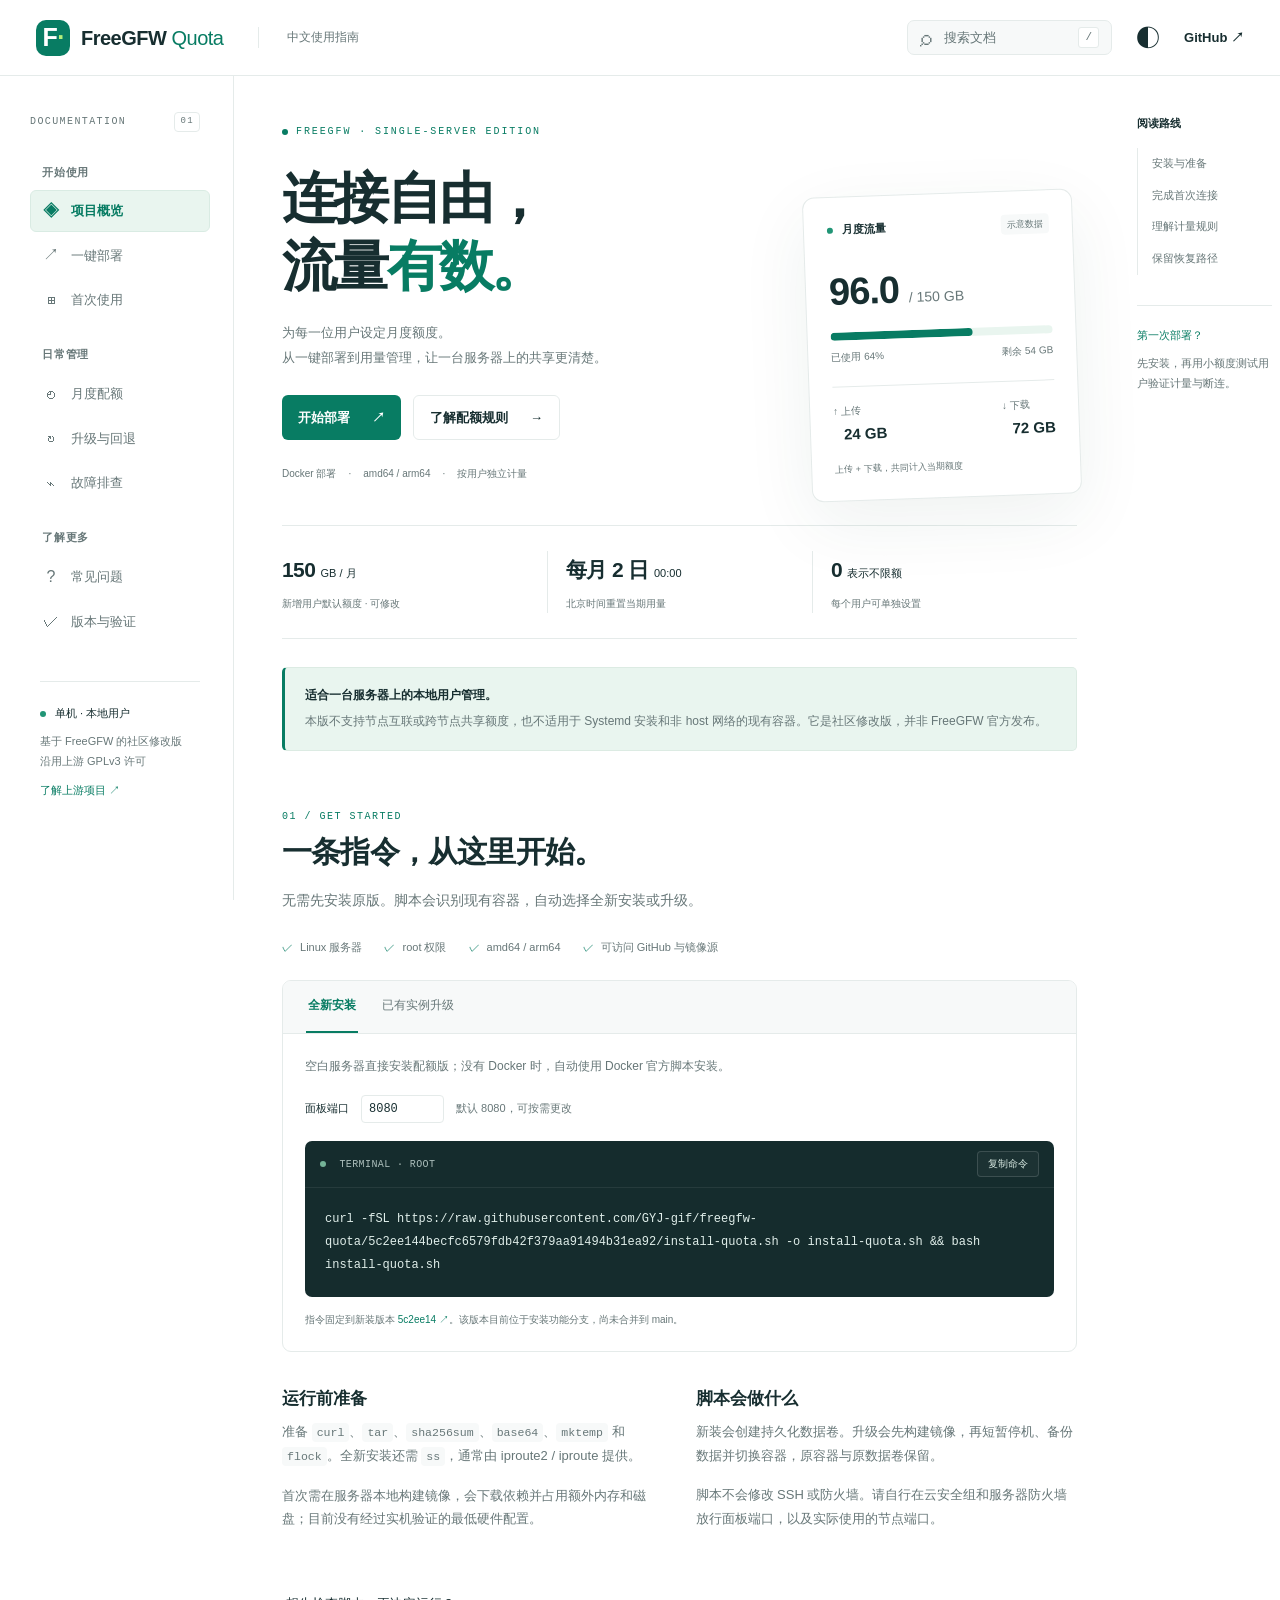
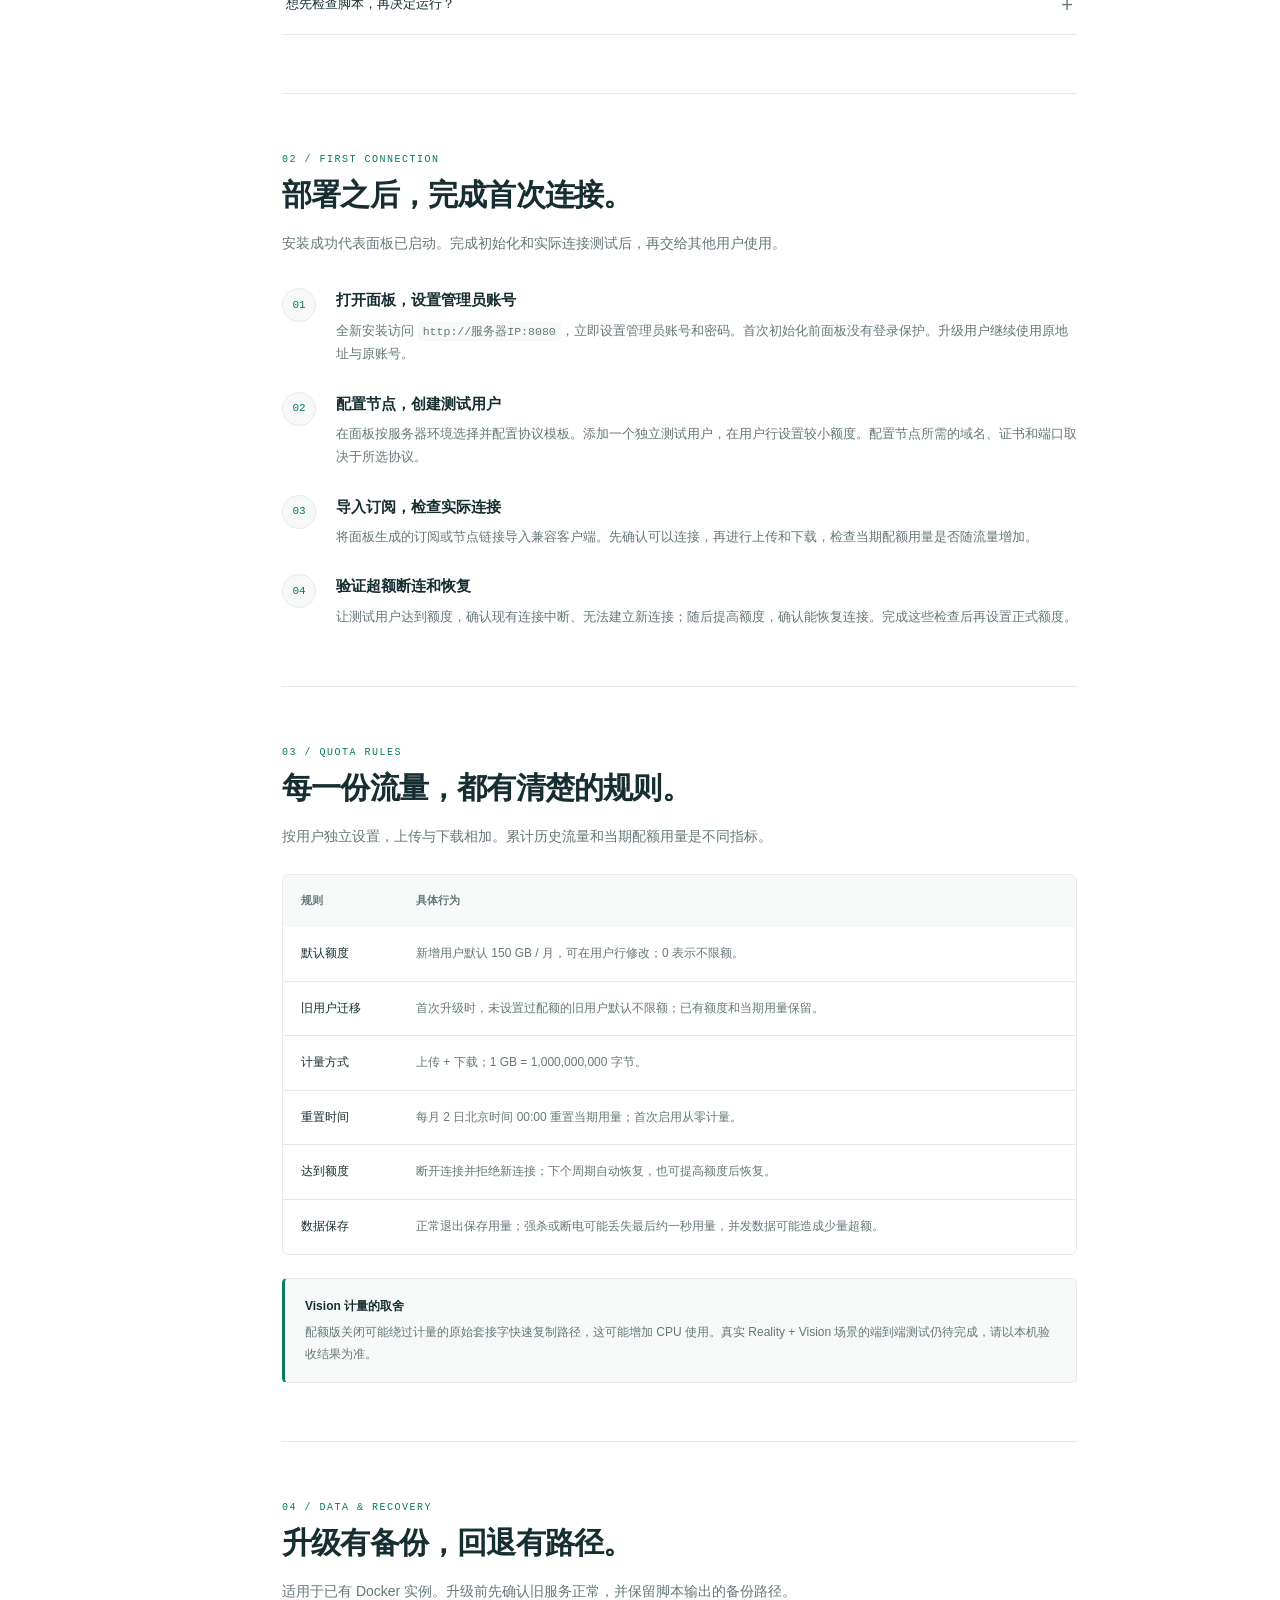
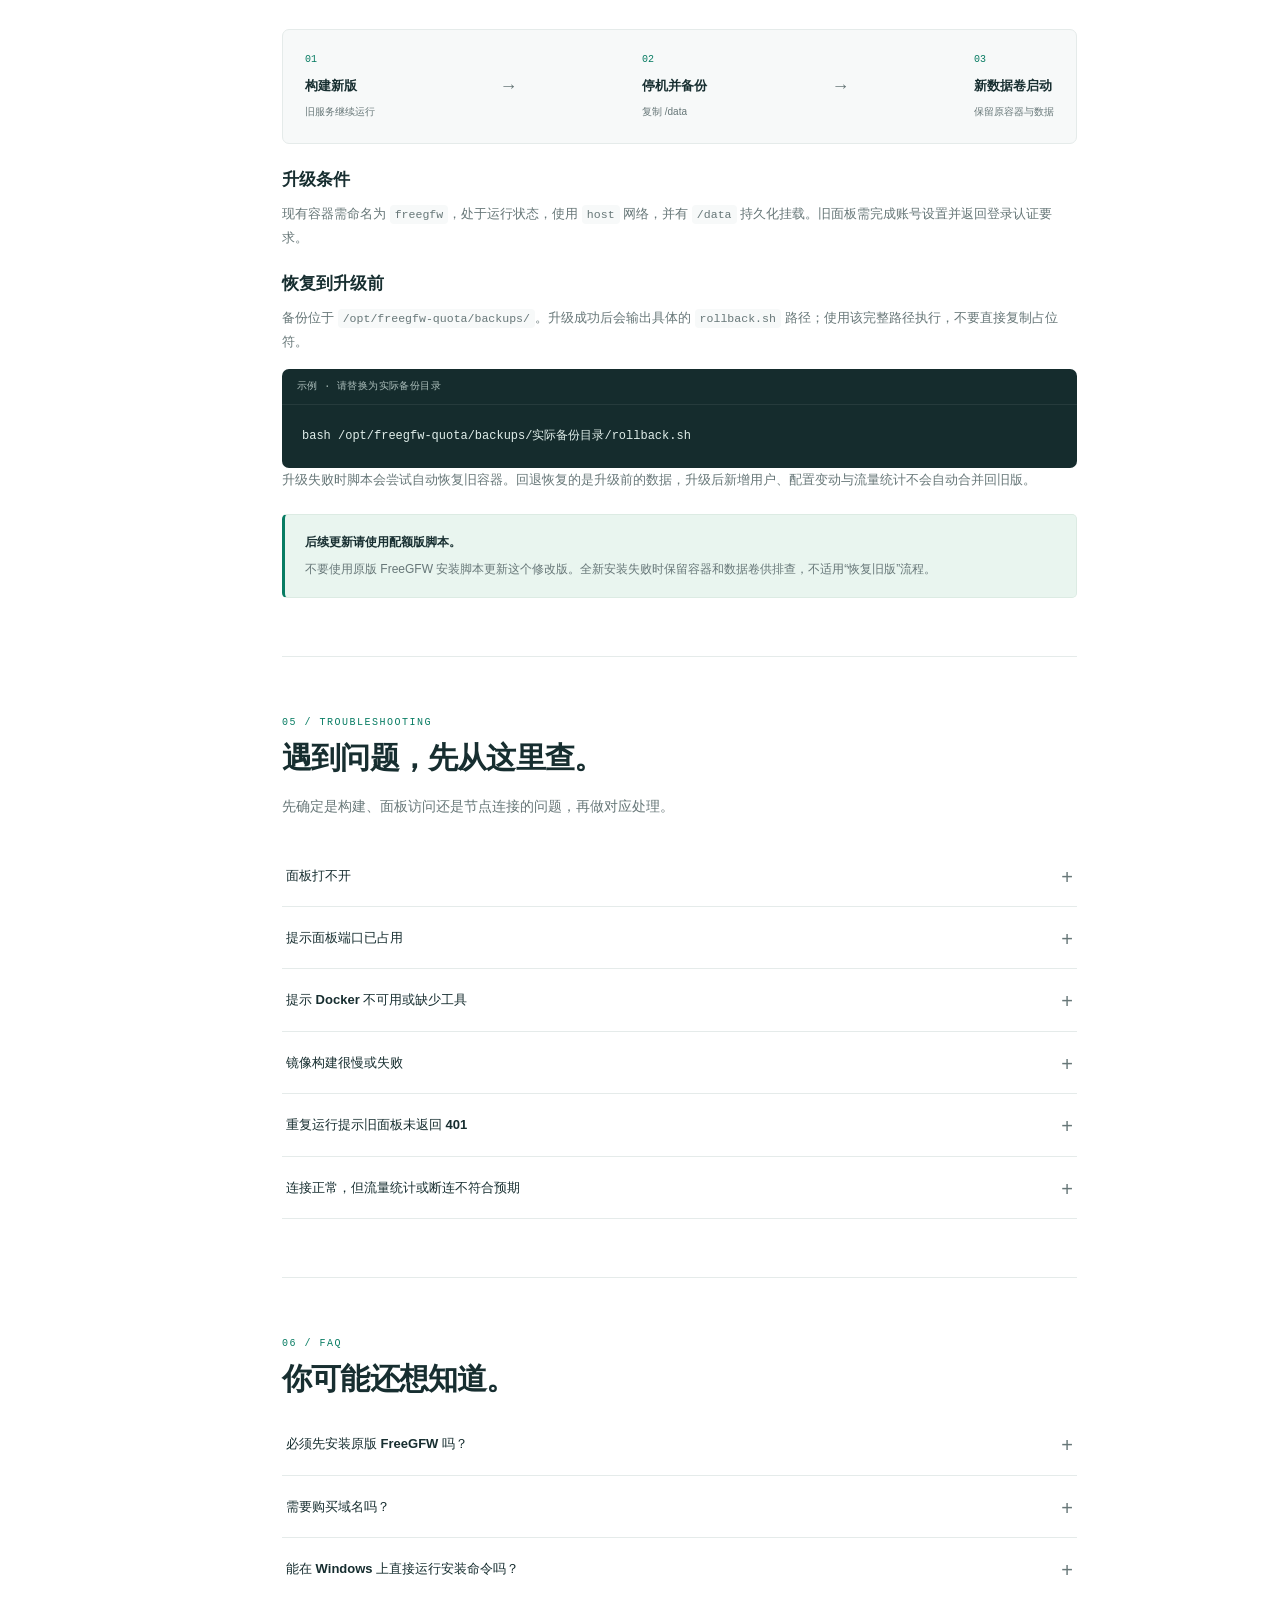
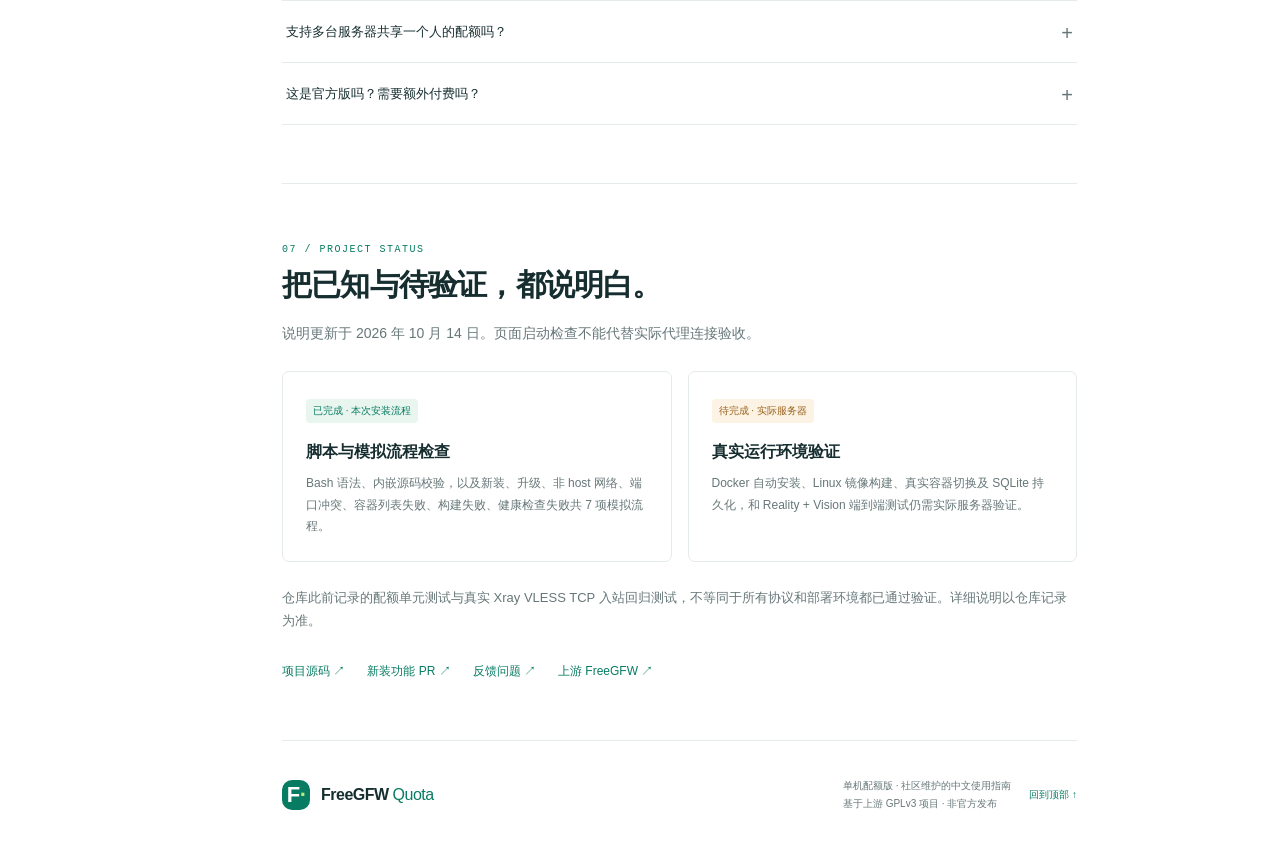
==== docs/index.html @ b4692ccc "docs: add responsive Chinese quota guide website" ====
<!doctype html>
<html lang="zh-CN">
<head>
  <meta charset="utf-8">
  <meta name="viewport" content="width=device-width,initial-scale=1">
  <meta name="description" content="FreeGFW 单机配额版中文使用指南：一键部署、月度流量配额、用户管理、备份回退与故障排查。">
  <meta name="theme-color" content="#f8fafb">
  <title>FreeGFW Quota · 单机配额版使用指南</title>
  <link rel="icon" href="icon.svg" type="image/svg+xml">
  <link rel="stylesheet" href="style.css">
  <script src="app.js" defer></script>
</head>
<body>
<a class="skip" href="#main">跳转到正文</a>
<header class="topbar">
  <a class="brand" href="#overview" aria-label="FreeGFW Quota 首页"><span class="brandmark">F<span>·</span></span><span>FreeGFW <b>Quota</b></span></a>
  <span class="header-label">中文使用指南</span>
  <div class="header-actions"><button id="search-open" class="search-button" type="button"><span>⌕</span> 搜索文档 <kbd>/</kbd></button><button id="theme-toggle" class="icon-button" type="button" aria-label="切换为深色模式">◐</button><a class="github-link" href="https://github.com/GYJ-gif/freegfw-quota">GitHub ↗</a><button id="menu-toggle" class="icon-button mobile-only" type="button" aria-label="打开目录" aria-expanded="false" aria-controls="sidebar">☰</button></div>
</header>
<div class="layout">
<aside id="sidebar" class="sidebar" aria-label="文档目录">
  <div class="sidebar-heading">DOCUMENTATION <span>01</span></div>
  <nav>
    <p>开始使用</p><a href="#overview" class="active"><span>◈</span> 项目概览</a><a href="#install"><span>↗</span> 一键部署</a><a href="#setup"><span>⊞</span> 首次使用</a>
    <p>日常管理</p><a href="#quota"><span>◴</span> 月度配额</a><a href="#upgrade"><span>↻</span> 升级与回退</a><a href="#troubleshooting"><span>⌁</span> 故障排查</a>
    <p>了解更多</p><a href="#faq"><span>?</span> 常见问题</a><a href="#status"><span>✓</span> 版本与验证</a>
  </nav>
  <div class="sidebar-note"><span class="status-dot"></span> 单机 · 本地用户<p>基于 FreeGFW 的社区修改版<br>沿用上游 GPLv3 许可</p><a href="https://freegfw.com/zh">了解上游项目 ↗</a></div>
</aside>
<main id="main">
  <section id="overview" class="hero doc-section" data-title="项目概览">
    <div class="eyebrow"><span></span> FREEGFW · SINGLE-SERVER EDITION</div>
    <h1>连接自由，<br>流量<span class="accent">有数。</span></h1>
    <p class="hero-description">为每一位用户设定月度额度。<br>从一键部署到用量管理，让一台服务器上的共享更清楚。</p>
    <div class="hero-actions"><a class="button primary" href="#install">开始部署 <span>↗</span></a><a class="button secondary" href="#quota">了解配额规则 <span>→</span></a></div>
    <div class="hero-tags"><span>Docker 部署</span><span>amd64 / arm64</span><span>按用户独立计量</span></div>
    <div class="quota-preview" aria-label="配额计算示意，非实际服务器数据">
      <div class="preview-heading"><span><i class="status-dot"></i> 月度流量</span><span class="demo-label">示意数据</span></div>
      <div class="preview-number">96.0 <span>/ 150 GB</span></div><div class="meter"><span></span></div>
      <div class="preview-foot"><span>已使用 64%</span><span>剩余 54 GB</span></div>
      <div class="preview-detail"><span>↑ 上传 <b>24 GB</b></span><span>↓ 下载 <b>72 GB</b></span></div>
      <p>上传 + 下载，共同计入当期额度</p>
    </div>
  </section>
  <div class="facts"><div><b>150 <small>GB / 月</small></b><span>新增用户默认额度 · 可修改</span></div><div><b>每月 2 日 <small>00:00</small></b><span>北京时间重置当期用量</span></div><div><b>0 <small>表示不限额</small></b><span>每个用户可单独设置</span></div></div>
  <div class="callout"><strong>适合一台服务器上的本地用户管理。</strong><p>本版不支持节点互联或跨节点共享额度，也不适用于 Systemd 安装和非 host 网络的现有容器。它是社区修改版，并非 FreeGFW 官方发布。</p></div>

  <section id="install" class="doc-section" data-title="一键部署">
    <div class="section-kicker">01 / GET STARTED</div><h2>一条指令，从这里开始。</h2><p class="section-lead">无需先安装原版。脚本会识别现有容器，自动选择全新安装或升级。</p>
    <div class="requirements"><span><i>✓</i> Linux 服务器</span><span><i>✓</i> root 权限</span><span><i>✓</i> amd64 / arm64</span><span><i>✓</i> 可访问 GitHub 与镜像源</span></div>
    <div class="install-panel">
      <div class="tabbar" role="tablist" aria-label="安装方式"><button type="button" role="tab" aria-selected="true" aria-controls="install-content" id="tab-fresh" data-mode="fresh">全新安装</button><button type="button" role="tab" aria-selected="false" aria-controls="install-content" id="tab-upgrade" data-mode="upgrade" tabindex="-1">已有实例升级</button></div>
      <div id="install-content" role="tabpanel" aria-labelledby="tab-fresh"><p id="install-description">空白服务器直接安装配额版；没有 Docker 时，自动使用 Docker 官方脚本安装。</p>
      <div class="port-row"><label for="panel-port">面板端口</label><input id="panel-port" type="number" min="1" max="65535" value="8080" inputmode="numeric" aria-describedby="port-note"><span id="port-note">默认 8080，可按需更改</span></div><p id="port-error" class="error" role="alert" hidden>请输入 1–65535 之间的整数端口。</p>
      <div class="codebox"><div class="codebar"><span><i></i> TERMINAL · ROOT</span><button type="button" data-copy="install-command">复制命令</button></div><pre><code id="install-command">curl -fSL https://raw.githubusercontent.com/GYJ-gif/freegfw-quota/5c2ee144becfc6579fdb42f379aa91494b31ea92/install-quota.sh -o install-quota.sh &amp;&amp; bash install-quota.sh</code></pre></div>
      <p class="version-note">指令固定到新装版本 <a href="https://github.com/GYJ-gif/freegfw-quota/commit/5c2ee144becfc6579fdb42f379aa91494b31ea92">5c2ee14 ↗</a>。该版本目前位于安装功能分支，尚未合并到 main。</p></div>
    </div>
    <div class="two-columns"><div><h3>运行前准备</h3><p>准备 <code>curl</code>、<code>tar</code>、<code>sha256sum</code>、<code>base64</code>、<code>mktemp</code> 和 <code>flock</code>。全新安装还需 <code>ss</code>，通常由 iproute2 / iproute 提供。</p><p>首次需在服务器本地构建镜像，会下载依赖并占用额外内存和磁盘；目前没有经过实机验证的最低硬件配置。</p></div><div><h3>脚本会做什么</h3><p>新装会创建持久化数据卷。升级会先构建镜像，再短暂停机、备份数据并切换容器，原容器与原数据卷保留。</p><p>脚本不会修改 SSH 或防火墙。请自行在云安全组和服务器防火墙放行面板端口，以及实际使用的节点端口。</p></div></div>
    <details><summary>想先检查脚本，再决定运行？</summary><p>先用上方命令中 <code>&amp;&amp;</code> 之前的部分下载脚本，然后执行：</p><div class="codebox compact"><div class="codebar"><span>只检查，不部署</span><button type="button" data-copy="verify-command">复制</button></div><pre><code id="verify-command">bash install-quota.sh --help
bash install-quota.sh --verify-bundle</code></pre></div><p><code>--verify-bundle</code> 只解码并校验内嵌源码，不部署服务。</p></details>
  </section>

  <section id="setup" class="doc-section" data-title="首次使用">
    <div class="section-kicker">02 / FIRST CONNECTION</div><h2>部署之后，完成首次连接。</h2><p class="section-lead">安装成功代表面板已启动。完成初始化和实际连接测试后，再交给其他用户使用。</p>
    <ol class="steps"><li><span>01</span><div><h3>打开面板，设置管理员账号</h3><p>全新安装访问 <code id="panel-address">http://服务器IP:8080</code>，立即设置管理员账号和密码。首次初始化前面板没有登录保护。升级用户继续使用原地址与原账号。</p></div></li><li><span>02</span><div><h3>配置节点，创建测试用户</h3><p>在面板按服务器环境选择并配置协议模板。添加一个独立测试用户，在用户行设置较小额度。配置节点所需的域名、证书和端口取决于所选协议。</p></div></li><li><span>03</span><div><h3>导入订阅，检查实际连接</h3><p>将面板生成的订阅或节点链接导入兼容客户端。先确认可以连接，再进行上传和下载，检查当期配额用量是否随流量增加。</p></div></li><li><span>04</span><div><h3>验证超额断连和恢复</h3><p>让测试用户达到额度，确认现有连接中断、无法建立新连接；随后提高额度，确认能恢复连接。完成这些检查后再设置正式额度。</p></div></li></ol>
  </section>

  <section id="quota" class="doc-section" data-title="月度配额">
    <div class="section-kicker">03 / QUOTA RULES</div><h2>每一份流量，都有清楚的规则。</h2><p class="section-lead">按用户独立设置，上传与下载相加。累计历史流量和当期配额用量是不同指标。</p>
    <div class="table-wrap"><table><thead><tr><th scope="col">规则</th><th scope="col">具体行为</th></tr></thead><tbody><tr><th scope="row">默认额度</th><td>新增用户默认 150 GB / 月，可在用户行修改；0 表示不限额。</td></tr><tr><th scope="row">旧用户迁移</th><td>首次升级时，未设置过配额的旧用户默认不限额；已有额度和当期用量保留。</td></tr><tr><th scope="row">计量方式</th><td>上传 + 下载；1 GB = 1,000,000,000 字节。</td></tr><tr><th scope="row">重置时间</th><td>每月 2 日北京时间 00:00 重置当期用量；首次启用从零计量。</td></tr><tr><th scope="row">达到额度</th><td>断开连接并拒绝新连接；下个周期自动恢复，也可提高额度后恢复。</td></tr><tr><th scope="row">数据保存</th><td>正常退出保存用量；强杀或断电可能丢失最后约一秒用量，并发数据可能造成少量超额。</td></tr></tbody></table></div>
    <div class="callout subtle"><strong>Vision 计量的取舍</strong><p>配额版关闭可能绕过计量的原始套接字快速复制路径，这可能增加 CPU 使用。真实 Reality + Vision 场景的端到端测试仍待完成，请以本机验收结果为准。</p></div>
  </section>

  <section id="upgrade" class="doc-section" data-title="升级与回退">
    <div class="section-kicker">04 / DATA & RECOVERY</div><h2>升级有备份，回退有路径。</h2><p class="section-lead">适用于已有 Docker 实例。升级前先确认旧服务正常，并保留脚本输出的备份路径。</p>
    <div class="flow" aria-label="升级流程"><div><b>01</b><strong>构建新版</strong><span>旧服务继续运行</span></div><span class="flow-arrow">→</span><div><b>02</b><strong>停机并备份</strong><span>复制 /data</span></div><span class="flow-arrow">→</span><div><b>03</b><strong>新数据卷启动</strong><span>保留原容器与数据</span></div></div>
    <h3>升级条件</h3><p>现有容器需命名为 <code>freegfw</code>，处于运行状态，使用 <code>host</code> 网络，并有 <code>/data</code> 持久化挂载。旧面板需完成账号设置并返回登录认证要求。</p>
    <h3>恢复到升级前</h3><p>备份位于 <code>/opt/freegfw-quota/backups/</code>。升级成功后会输出具体的 <code>rollback.sh</code> 路径；使用该完整路径执行，不要直接复制占位符。</p><div class="codebox compact"><div class="codebar"><span>示例 · 请替换为实际备份目录</span></div><pre><code>bash /opt/freegfw-quota/backups/实际备份目录/rollback.sh</code></pre></div>
    <p>升级失败时脚本会尝试自动恢复旧容器。回退恢复的是升级前的数据，升级后新增用户、配置变动与流量统计不会自动合并回旧版。</p><div class="callout"><strong>后续更新请使用配额版脚本。</strong><p>不要使用原版 FreeGFW 安装脚本更新这个修改版。全新安装失败时保留容器和数据卷供排查，不适用“恢复旧版”流程。</p></div>
  </section>

  <section id="troubleshooting" class="doc-section" data-title="故障排查">
    <div class="section-kicker">05 / TROUBLESHOOTING</div><h2>遇到问题，先从这里查。</h2><p class="section-lead">先确定是构建、面板访问还是节点连接的问题，再做对应处理。</p>
    <details><summary>面板打不开</summary><p>确认安装输出成功、容器正在运行，访问端口与设置一致。检查云安全组及本机防火墙；服务器本地能访问，不代表公网已放行。新装默认使用 HTTP。</p><div class="codebox compact"><div class="codebar"><span>只读检查</span><button type="button" data-copy="diagnose-command">复制</button></div><pre><code id="diagnose-command">docker ps -a --filter name=freegfw
docker logs --tail 100 freegfw</code></pre></div><p>日志可能包含服务器信息，公开提交问题前请隐藏密码、订阅链接与私钥。</p></details>
    <details><summary>提示面板端口已占用</summary><p>回到上方“一键部署”，选择未被使用的端口后重新复制命令；同时调整安全组和访问地址。不要为了释放端口直接删除不明服务。</p></details>
    <details><summary>提示 Docker 不可用或缺少工具</summary><p>已安装的 Docker 不会被重装，请先确认其服务已启动。缺少其他工具时，根据报错使用对应 Linux 发行版的包管理器安装；<code>ss</code> 通常包含在 iproute2 / iproute 中。</p></details>
    <details><summary>镜像构建很慢或失败</summary><p>首次会下载 Go 依赖和基础镜像，耗时取决于服务器网络与资源。检查输出中的下载错误、磁盘空间或内存不足。旧实例的升级在构建成功前不会停机。</p></details>
    <details><summary>重复运行提示旧面板未返回 401</summary><p>如果是刚安装的空白面板，请先在页面设置管理员账号和密码。已初始化时，核对面板端口；自定义端口需通过 <code>FREEGFW_PANEL_PORT</code> 传入。</p></details>
    <details><summary>连接正常，但流量统计或断连不符合预期</summary><p>确认运行的是配额版，并查看当期配额用量，而不是累计上传 / 下载。使用独立用户重新测试上传、下载和超额恢复。计量修复不会补算此前漏记的用量；真实 Reality + Vision 组合仍需实机验证。</p></details>
  </section>

  <section id="faq" class="doc-section" data-title="常见问题">
    <div class="section-kicker">06 / FAQ</div><h2>你可能还想知道。</h2>
    <details><summary>必须先安装原版 FreeGFW 吗？</summary><p>不需要。本页固定版本的命令支持从零安装；仓库 main 分支上的旧脚本目前仍仅支持升级，因此请使用本页提供的完整指令。</p></details>
    <details><summary>需要购买域名吗？</summary><p>阅读本说明网站不需要购买域名，网站使用免费的 GitHub Pages 地址。新装面板可先通过服务器 IP 和端口访问；具体节点协议或证书申请是否需要域名，取决于你的配置。</p></details>
    <details><summary>能在 Windows 上直接运行安装命令吗？</summary><p>不能直接在 Windows PowerShell 里运行。请通过 SSH 登录 Linux 服务器，再以 root 执行本页命令。</p></details>
    <details><summary>支持多台服务器共享一个人的配额吗？</summary><p>不支持。本版只管理单机本地用户，不能将上游的节点互联能力视作本版的跨节点配额能力。</p></details>
    <details><summary>这是官方版吗？需要额外付费吗？</summary><p>这是基于 FreeGFW 的社区修改版，沿用上游 GPLv3 许可，不代表官方发布。部署所需的服务器、网络流量以及可选域名费用由你使用的服务商决定。</p></details>
  </section>

  <section id="status" class="doc-section" data-title="版本与验证">
    <div class="section-kicker">07 / PROJECT STATUS</div><h2>把已知与待验证，都说明白。</h2><p class="section-lead">说明更新于 2026 年 10 月 14 日。页面启动检查不能代替实际代理连接验收。</p>
    <div class="status-grid"><div><span class="status-label done">已完成 · 本次安装流程</span><h3>脚本与模拟流程检查</h3><p>Bash 语法、内嵌源码校验，以及新装、升级、非 host 网络、端口冲突、容器列表失败、构建失败、健康检查失败共 7 项模拟流程。</p></div><div><span class="status-label pending">待完成 · 实际服务器</span><h3>真实运行环境验证</h3><p>Docker 自动安装、Linux 镜像构建、真实容器切换及 SQLite 持久化，和 Reality + Vision 端到端测试仍需实际服务器验证。</p></div></div>
    <p>仓库此前记录的配额单元测试与真实 Xray VLESS TCP 入站回归测试，不等同于所有协议和部署环境都已通过验证。详细说明以仓库记录为准。</p>
    <div class="source-links"><a href="https://github.com/GYJ-gif/freegfw-quota">项目源码 ↗</a><a href="https://github.com/GYJ-gif/freegfw-quota/pull/1">新装功能 PR ↗</a><a href="https://github.com/GYJ-gif/freegfw-quota/issues">反馈问题 ↗</a><a href="https://github.com/haradakashiwa/freegfw">上游 FreeGFW ↗</a></div>
  </section>
  <footer><a class="brand" href="#overview"><span class="brandmark small">F<span>·</span></span><span>FreeGFW <b>Quota</b></span></a><p>单机配额版 · 社区维护的中文使用指南<br>基于上游 GPLv3 项目 · 非官方发布</p><a href="#overview">回到顶部 ↑</a></footer>
</main>
<aside class="on-this-page"><span>阅读路线</span><a href="#install">安装与准备</a><a href="#setup">完成首次连接</a><a href="#quota">理解计量规则</a><a href="#upgrade">保留恢复路径</a><div class="reading-note">第一次部署？<p>先安装，再用小额度测试用户验证计量与断连。</p></div></aside>
</div>
<dialog id="search-dialog" aria-labelledby="search-title"><div class="search-dialog-top"><label id="search-title" for="search-input">搜索文档</label><button id="search-close" type="button" aria-label="关闭搜索">✕</button></div><input id="search-input" type="search" placeholder="输入关键词，如：端口、回退、配额" autocomplete="off"><div id="search-results" aria-live="polite"></div><p class="search-hint">在本页查找 · Esc 关闭</p></dialog>
<div id="toast" class="toast" role="status" aria-live="polite"></div>
</body>
</html>
---- docs/style.css ----
:root{color-scheme:light;--bg:#fff;--surface:#f7f9f9;--text:#172e30;--muted:#677778;--line:#e5ebea;--green:#087c63;--green-soft:#e9f5ef;--header:rgba(255,255,255,.96);--code:#152c2d;--shadow:0 22px 70px #20473a12}
*{box-sizing:border-box}html{scroll-behavior:smooth;scroll-padding-top:100px}body{margin:0;background:var(--bg);color:var(--text);font:15px/1.8 -apple-system,BlinkMacSystemFont,"Segoe UI","Microsoft YaHei",sans-serif}a{color:var(--green);text-decoration:none}button,input{font:inherit}button,a,input,summary{-webkit-tap-highlight-color:transparent}button{cursor:pointer}button:focus-visible,a:focus-visible,input:focus-visible,summary:focus-visible{outline:3px solid #3cab91;outline-offset:4px}button{color:inherit}p{margin:0 0 16px}h1,h2,h3{line-height:1.35}h2{font-size:30px;letter-spacing:-.8px;margin:8px 0 14px}h3{font-size:17px;margin:24px 0 10px}code{font-family:Consolas,"SFMono-Regular",monospace;font-size:.89em}p code,td code{background:var(--surface);padding:3px 5px;border-radius:4px;overflow-wrap:anywhere}.skip{position:fixed;left:16px;top:-100px;z-index:99;padding:8px;background:var(--bg)}.skip:focus{top:8px}.topbar{height:76px;position:sticky;top:0;z-index:20;display:flex;align-items:center;gap:35px;padding:0 36px;border-bottom:1px solid var(--line);background:var(--header);backdrop-filter:blur(14px)}.brand{display:flex;gap:11px;align-items:center;font-size:20px;font-weight:650;letter-spacing:-.5px;color:var(--text);white-space:nowrap}.brand b{font-weight:450;color:var(--green)}.brandmark{width:34px;height:36px;display:inline-flex;align-items:center;justify-content:center;border-radius:10px;background:var(--green);color:#fff;font-size:25px;font-weight:800;font-family:Arial,sans-serif;line-height:1}.brandmark span{color:#b4ef7b}.brandmark.small{width:28px;height:30px;font-size:22px}.header-label{font-size:12px;border-left:1px solid var(--line);padding-left:28px;color:var(--muted)}.header-actions{margin-left:auto;display:flex;align-items:center;gap:20px}.search-button{display:flex;align-items:center;gap:12px;width:205px;background:var(--surface);border:1px solid var(--line);border-radius:7px;padding:5px 12px;text-align:left;color:var(--muted);font-size:13px}.search-button span{font-size:23px;line-height:1}.search-button kbd{margin-left:auto;background:var(--bg);border:1px solid var(--line);padding:0 6px;border-radius:3px;font-size:11px}.icon-button{background:none;border:0;font-size:24px;width:32px;padding:0}.github-link{font-size:13px;color:var(--text);font-weight:600}.layout{display:grid;grid-template-columns:234px minmax(0,930px) 155px;max-width:1510px;margin:auto}.sidebar{position:sticky;top:76px;height:calc(100vh - 76px);padding:36px 23px 24px 30px;border-right:1px solid var(--line);overflow:auto;display:flex;flex-direction:column}.sidebar-heading{display:flex;justify-content:space-between;align-items:center;font:10px/1.5 Consolas,monospace;letter-spacing:1.4px;color:var(--muted);margin:0 10px 6px 0}.sidebar-heading span{font-size:9px;border:1px solid var(--line);padding:2px 5px;border-radius:4px}nav p{font-size:11px;font-weight:600;letter-spacing:.8px;color:var(--muted);margin:25px 0 8px 12px}nav a{display:flex;align-items:center;gap:12px;font-size:13px;color:var(--muted);padding:8px 12px;margin:3px 0;border-radius:6px;border:1px solid transparent}nav a span{font-size:16px;line-height:1;width:16px;text-align:center}nav a.active,nav a:hover{background:var(--green-soft);color:var(--green)}nav a.active{font-weight:650;border-color:#d9ebe3}.sidebar-note{font-size:11px;margin:36px 10px 0;padding-top:22px;border-top:1px solid var(--line)}.sidebar-note p{color:var(--muted);font-size:11px;margin:8px 0 10px}.status-dot{display:inline-block;width:6px;height:6px;border-radius:50%;background:#219576;margin-right:6px;vertical-align:middle}.on-this-page{position:sticky;top:112px;align-self:start;padding:0 8px 0 12px;margin-top:38px;font-size:11px}.on-this-page>span{font-weight:600;color:var(--text);display:block;margin-bottom:14px}.on-this-page>a{display:block;color:var(--muted);border-left:1px solid var(--line);padding:6px 0 6px 14px}.on-this-page>a:hover{color:var(--green)}.reading-note{margin-top:30px;border-top:1px solid var(--line);padding-top:20px;color:var(--green)}.reading-note p{font-size:11px;color:var(--muted);margin-top:8px}main{padding:0 48px;min-width:0}.doc-section{padding:58px 0;border-bottom:1px solid var(--line)}.hero{min-height:445px;position:relative;padding:48px 0 42px;border-bottom:0}.eyebrow{display:flex;gap:8px;align-items:center;color:var(--green);font:10px/1.5 Consolas,monospace;letter-spacing:1.9px;margin-bottom:26px}.eyebrow span{width:6px;height:6px;background:var(--green);border-radius:50%}h1{font-size:55px;line-height:1.23;letter-spacing:-2.7px;margin:0 0 21px;font-weight:750}.accent{color:var(--green)}.hero-description{font-size:14px;line-height:1.9;color:var(--muted);max-width:360px}.hero-actions{display:flex;gap:12px;margin-top:24px}.button{display:inline-flex;gap:22px;align-items:center;justify-content:center;padding:10px 16px;border-radius:6px;font-size:13px;font-weight:600;transition:transform .15s}.button:hover{transform:translateY(-2px)}.primary{background:var(--green);color:#fff}.secondary{border:1px solid var(--line);color:var(--text)}.hero-tags{display:flex;gap:12px;color:var(--muted);font-size:10px;margin-top:25px}.hero-tags span+span:before{content:'·';margin-right:12px}.quota-preview{position:absolute;right:0;top:117px;width:270px;padding:23px;border:1px solid var(--line);border-radius:12px;background:var(--bg);box-shadow:var(--shadow);transform:rotate(-2deg)}.preview-heading{display:flex;justify-content:space-between;align-items:center;font-size:11px;font-weight:600}.demo-label{font-size:9px;font-weight:400;color:var(--muted);background:var(--surface);padding:2px 6px;border-radius:4px}.preview-number{font:600 38px/1.4 Arial,sans-serif;margin:25px 0 14px;letter-spacing:-1px}.preview-number span{font-size:14px;color:var(--muted);font-weight:400;letter-spacing:0}.meter{height:8px;border-radius:5px;background:var(--green-soft);overflow:hidden}.meter span{display:block;width:64%;height:100%;background:var(--green);border-radius:5px}.preview-foot{display:flex;justify-content:space-between;font-size:10px;color:var(--muted);margin-top:8px}.preview-detail{display:flex;justify-content:space-between;border-top:1px solid var(--line);margin-top:20px;padding-top:15px;font-size:10px;color:var(--muted)}.preview-detail b{display:block;margin:3px 0 0 10px;font:600 15px/1.5 Arial;color:var(--text)}.quota-preview>p{font-size:9px;color:var(--muted);margin:15px 0 0}.facts{display:grid;grid-template-columns:1fr 1fr 1fr;border-top:1px solid var(--line);border-bottom:1px solid var(--line);padding:25px 0;margin-bottom:28px}.facts>div{padding:0 18px;border-left:1px solid var(--line)}.facts>div:first-child{padding-left:0;border:0}.facts b{font-size:21px;font-weight:600;display:block;letter-spacing:-.6px}.facts small{font-size:11px;font-weight:450;letter-spacing:0}.facts span{display:block;font-size:10px;color:var(--muted);margin-top:6px}.callout{background:var(--green-soft);border:1px solid #dcebe3;border-left:3px solid var(--green);border-radius:5px;padding:17px 20px;font-size:12px;margin:23px 0 0}.callout strong{font-weight:650}.callout p{margin:5px 0 0;color:var(--muted);line-height:1.8}.callout.subtle{background:var(--surface);border-color:var(--line);border-left-color:var(--green)}.section-kicker{color:var(--green);font:10px/1.5 Consolas,monospace;letter-spacing:1.5px}.section-lead{color:var(--muted);font-size:14px;line-height:1.9;margin-bottom:25px}.requirements{display:flex;gap:9px 22px;flex-wrap:wrap;font-size:11px;color:var(--muted);margin:22px 0}.requirements i{font-style:normal;color:var(--green);margin-right:4px}.install-panel{border:1px solid var(--line);border-radius:9px;overflow:hidden}.tabbar{display:flex;gap:22px;padding:0 23px;background:var(--surface);border-bottom:1px solid var(--line)}.tabbar button{border:0;border-bottom:2px solid transparent;padding:14px 2px;background:none;font-size:12px;color:var(--muted)}.tabbar button[aria-selected=true]{color:var(--green);border-bottom-color:var(--green);font-weight:600}#install-content{padding:22px}#install-description{font-size:12px;color:var(--muted)}.port-row{display:flex;align-items:center;gap:12px;font-size:11px;margin:18px 0}.port-row input{width:83px;border:1px solid var(--line);border-radius:4px;background:var(--bg);color:var(--text);padding:4px 7px;font:12px/1.5 Consolas,monospace}.port-row span{color:var(--muted)}.error{font-size:12px;color:#b04425}.codebox{border-radius:7px;background:var(--code);color:#e0eeea;overflow:hidden}.codebar{display:flex;justify-content:space-between;align-items:center;border-bottom:1px solid #ffffff12;padding:10px 15px;font-size:10px;color:#acbebb}.codebar>span{font:10px/1.5 Consolas,"Microsoft YaHei",monospace;letter-spacing:.4px}.codebar i{display:inline-block;width:6px;height:6px;border-radius:50%;background:#74b397;margin-right:7px}.codebar button{border:1px solid #ffffff24;border-radius:4px;background:#ffffff08;color:#d8e9e2;padding:3px 10px;font-size:10px}.codebar button:hover{background:#ffffff18}.codebar button:disabled{cursor:not-allowed;opacity:.5}pre{margin:0;padding:20px;font:12px/1.9 Consolas,monospace;white-space:pre-wrap;overflow-wrap:anywhere;word-break:break-word}pre code{font-size:inherit}.version-note{font-size:10px;color:var(--muted);margin:14px 0 0}.two-columns{display:grid;grid-template-columns:1fr 1fr;gap:32px;margin:12px 0 26px}.two-columns p,.doc-section>p:not(.section-lead){font-size:13px;color:var(--muted)}details{border-bottom:1px solid var(--line);padding:0 4px}summary{list-style:none;padding:19px 26px 19px 0;position:relative;font-size:13px;font-weight:550;cursor:pointer}summary::-webkit-details-marker{display:none}summary:after{content:'+';position:absolute;right:0;color:var(--muted);font:20px/1.3 Arial}details[open] summary:after{content:'−'}details p{font-size:13px;color:var(--muted)}details .codebox{margin-bottom:15px}.steps{list-style:none;padding:0;margin:30px 0 0}.steps li{display:flex;gap:20px;margin-bottom:24px}.steps li:last-child{margin:0}.steps li>span{flex-shrink:0;width:34px;height:34px;border:1px solid var(--line);background:var(--surface);border-radius:50%;display:flex;justify-content:center;align-items:center;color:var(--green);font:11px/1 Consolas,monospace;margin-top:2px}.steps h3{margin:4px 0 8px;font-size:15px}.steps p{font-size:13px;color:var(--muted);margin:0}.table-wrap{overflow:auto;border:1px solid var(--line);border-radius:7px}table{width:100%;border-collapse:collapse;font-size:12px;text-align:left}th,td{padding:16px 18px;border-bottom:1px solid var(--line);vertical-align:top}thead{background:var(--surface);font-size:11px;color:var(--muted)}tbody th{font-weight:550;white-space:nowrap;width:115px}td{color:var(--muted)}tr:last-child td,tr:last-child th{border-bottom:0}.flow{display:flex;align-items:center;justify-content:space-between;border:1px solid var(--line);border-radius:7px;background:var(--surface);padding:22px;margin:25px 0}.flow div{display:flex;flex-direction:column}.flow b{font:10px/1.5 Consolas,monospace;color:var(--green);margin-bottom:7px}.flow strong{font-size:13px;font-weight:600}.flow div>span{font-size:10px;color:var(--muted);margin-top:5px}.flow-arrow{color:var(--muted);font-size:18px}.status-grid{display:grid;grid-template-columns:1fr 1fr;gap:16px;margin:24px 0}.status-grid>div{padding:23px;border:1px solid var(--line);border-radius:7px}.status-label{font-size:10px;display:inline-block;border-radius:4px;padding:3px 7px}.done{background:var(--green-soft);color:var(--green)}.pending{background:#fcf3e4;color:#99621d}.status-grid h3{font-size:16px;margin-top:18px}.status-grid p{font-size:12px;color:var(--muted);margin:0}.source-links{display:flex;flex-wrap:wrap;gap:12px 22px;font-size:12px;margin-top:28px}footer{padding:36px 0 48px;display:flex;flex-wrap:wrap;align-items:center;gap:18px}footer .brand{font-size:16px}footer p{font-size:10px;color:var(--muted);margin:0 0 0 auto}footer>a:last-child{font-size:10px}.mobile-only{display:none}dialog{padding:23px;border:1px solid var(--line);border-radius:12px;background:var(--bg);color:var(--text);width:550px;max-width:calc(100vw - 32px);box-shadow:var(--shadow)}dialog::backdrop{background:#112c2a77;backdrop-filter:blur(4px)}.search-dialog-top{display:flex;justify-content:space-between;align-items:center;margin-bottom:15px}.search-dialog-top label{font-size:15px;font-weight:600}.search-dialog-top button{background:none;border:0;color:var(--muted)}#search-input{width:100%;border:1px solid var(--line);background:var(--surface);color:var(--text);border-radius:5px;padding:10px;font-size:13px}#search-results{max-height:45vh;overflow:auto;margin-top:12px}#search-results a{display:block;padding:12px;border-radius:5px}#search-results a:hover{background:var(--surface)}#search-results b{font-size:14px;display:block}#search-results span{font-size:11px;display:block;color:var(--muted)}#search-results>p,.search-hint{font-size:11px;color:var(--muted);margin:12px 0 0}.toast{position:fixed;bottom:25px;left:50%;transform:translateX(-50%) translateY(20px);padding:10px 20px;background:var(--text);color:var(--bg);border-radius:7px;font-size:12px;z-index:50;opacity:0;pointer-events:none;transition:.2s}.toast.visible{opacity:1;transform:translateX(-50%) translateY(0)}
html[data-theme=dark]{color-scheme:dark;--bg:#111e20;--surface:#172729;--text:#deebe7;--muted:#9ab0ac;--line:#2b3d3d;--green:#7ed0af;--green-soft:#1a3530;--header:rgba(17,30,32,.96);--code:#0d191b;--shadow:0 22px 70px #0003}html[data-theme=dark] .primary,html[data-theme=dark] .brandmark{color:#112d24}html[data-theme=dark] .brandmark span{color:#17543b}html[data-theme=dark] .callout,html[data-theme=dark] nav a.active{border-color:#294a3f}html[data-theme=dark] .pending{background:#3a3022;color:#edc489}
@media(min-width:1450px){main{padding:0 58px}.quota-preview{right:5px;width:290px}h1{font-size:61px}.hero{min-height:470px}.hero-description{font-size:15px}}
@media(max-width:1250px){.layout{grid-template-columns:216px minmax(0,1fr)}.on-this-page{display:none}.sidebar{padding-left:22px;padding-right:20px}main{padding:0 40px}.quota-preview{width:260px}.header-label{display:none}}
@media(max-width:980px){.quota-preview{width:220px;right:0;top:140px;padding:18px}h1{font-size:49px}.hero-description{font-size:12px;max-width:275px}.hero-tags{font-size:9px;gap:7px}.hero-tags span+span:before{margin-right:7px}.layout{grid-template-columns:190px minmax(0,1fr)}main{padding:0 28px}.sidebar{padding-left:16px;padding-right:16px}.sidebar-heading{font-size:9px}.hero-actions{gap:8px}.button{gap:12px;padding:9px 12px;font-size:12px}.preview-number{font-size:33px}.facts b{font-size:18px}.facts>div{padding:0 11px}.facts span{font-size:9px}}
@media(max-width:800px){.topbar{height:64px;padding:0 20px;gap:12px}.brand{font-size:18px}.header-actions{gap:12px}.search-button{width:32px;padding:0;background:none;border:0;font-size:0}.search-button span{font-size:26px}.search-button kbd{display:none}.github-link{font-size:11px}.mobile-only{display:block}.layout{display:block}.sidebar{display:none;position:fixed;top:64px;left:0;width:245px;height:calc(100dvh - 64px);background:var(--bg);z-index:19;box-shadow:10px 0 35px #0001}.sidebar.open{display:flex}main{max-width:740px;margin:auto;padding:0 28px}.hero{min-height:428px;padding-top:37px}.quota-preview{width:245px;top:115px}.hero-description{max-width:320px;font-size:13px}.hero-tags{font-size:10px}.button{font-size:13px}.doc-section{scroll-margin-top:0}h2{font-size:27px}}
@media(max-width:580px){.topbar{padding:0 16px}.header-actions{gap:7px}.github-link{display:none}.brand{font-size:17px;gap:8px}.brandmark{width:29px;height:31px;font-size:23px}main{padding:0 22px}.hero{padding-top:32px}.eyebrow{font-size:8px;letter-spacing:1.5px;margin-bottom:24px}h1{font-size:48px;letter-spacing:-2px}.hero-description{font-size:13px}.quota-preview{position:relative;top:auto;right:auto;width:100%;transform:none;margin:31px 0 0;padding:20px}.preview-number{margin:15px 0 12px}.preview-detail{margin-top:15px}.quota-preview>p{margin-top:10px}.hero-tags{font-size:9px;gap:9px}.facts{padding:20px 0;gap:0}.facts>div{padding:0 9px}.facts b{font-size:18px}.facts small{font-size:9px;display:block}.facts span{font-size:9px;line-height:1.7;max-width:90px}.callout{padding:15px;font-size:11px}.doc-section{padding:39px 0}.hero{padding-top:32px;padding-bottom:30px}h2{font-size:25px;letter-spacing:-.8px}.section-lead{font-size:13px}.requirements{gap:7px 13px;font-size:10px}#install-content{padding:16px}.tabbar{padding:0 16px}.port-row{gap:8px;flex-wrap:wrap}.port-row span{font-size:10px}pre{padding:16px;font-size:11px}.codebar{padding:9px 12px}.two-columns,.status-grid{grid-template-columns:1fr;gap:3px}.two-columns h3{margin-top:23px}.two-columns{margin-bottom:12px}.steps li{gap:13px}.steps li>span{width:29px;height:29px;font-size:10px}.steps p{font-size:12px}th,td{padding:12px;font-size:11px}tbody th{width:85px}.flow{padding:16px 12px}.flow strong{font-size:11px}.flow div>span{font-size:9px;max-width:82px}.flow-arrow{font-size:12px}.status-grid{gap:12px}.status-grid>div{padding:20px}.source-links{font-size:11px}footer{gap:15px}footer p{width:100%;margin:0;order:3}footer>a:last-child{margin-left:auto}}
@media(prefers-reduced-motion:reduce){html{scroll-behavior:auto}*,*:before,*:after{transition:none!important;animation:none!important}}
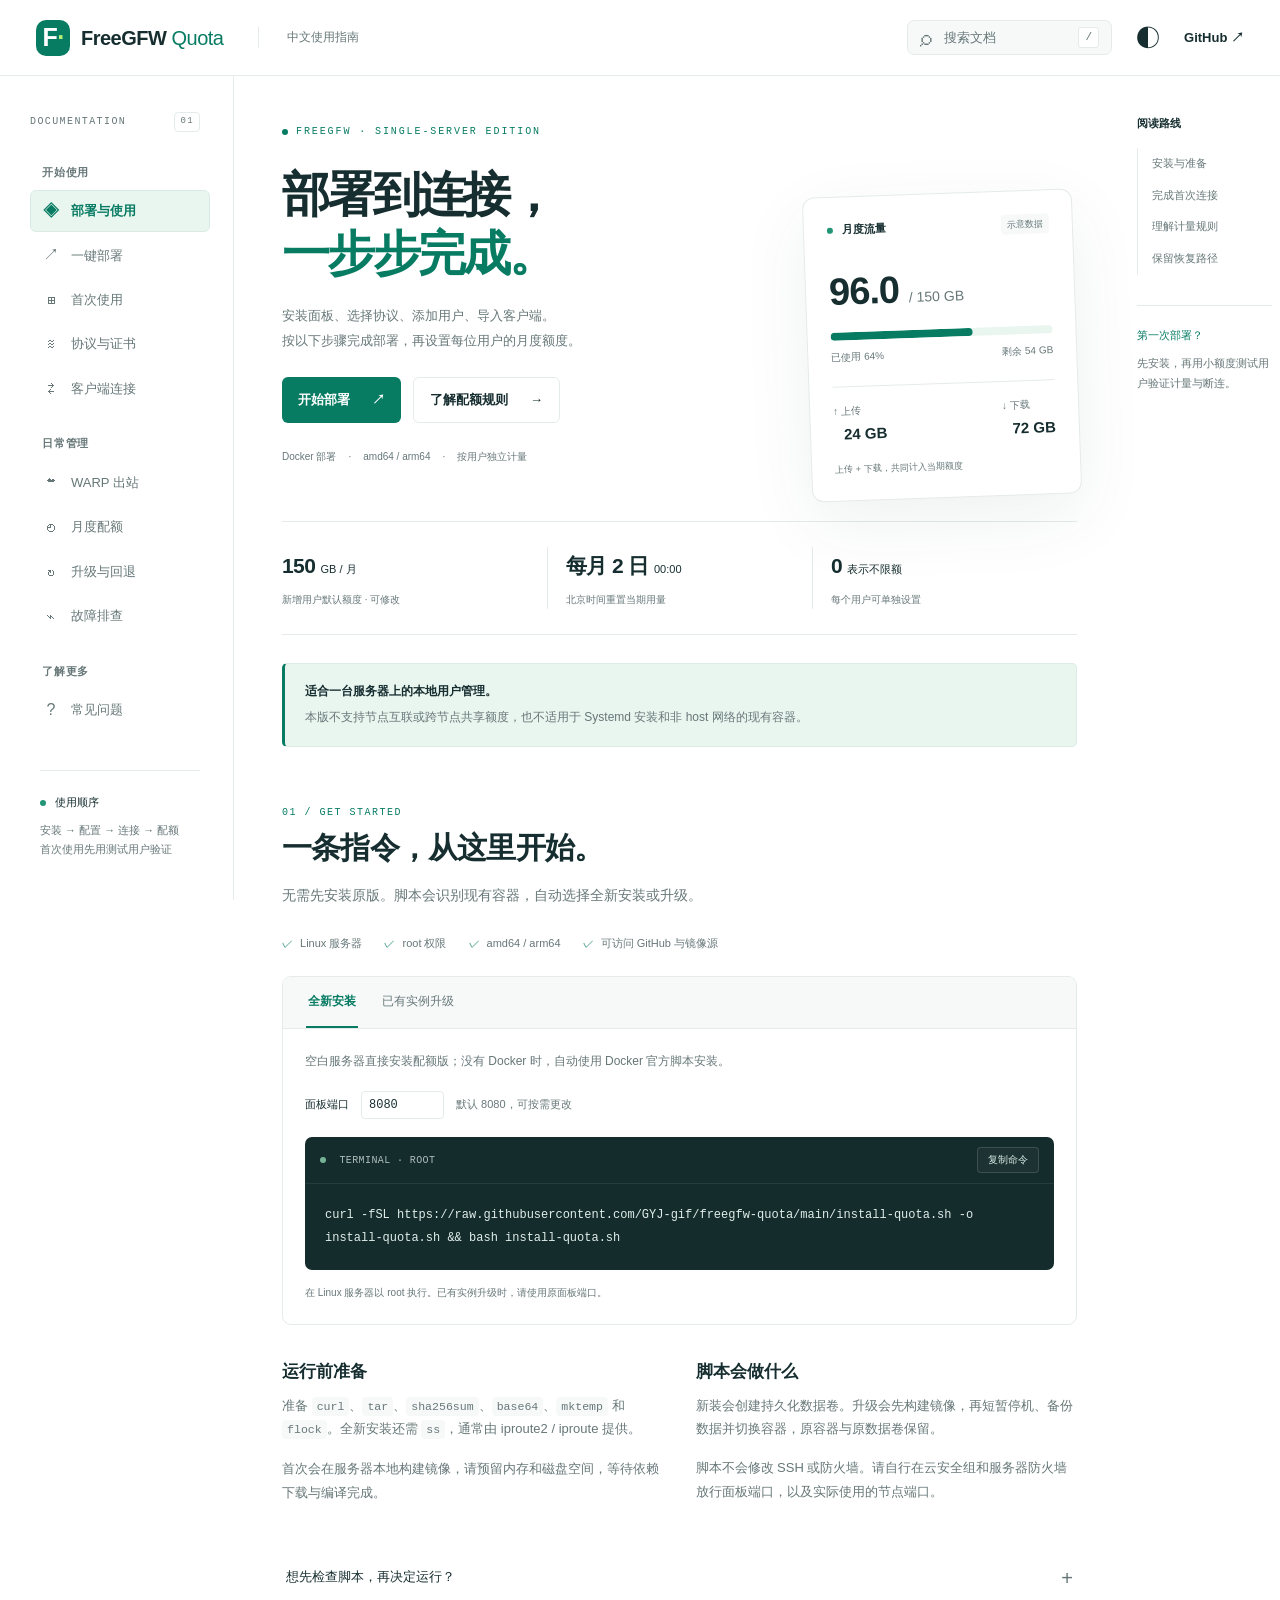
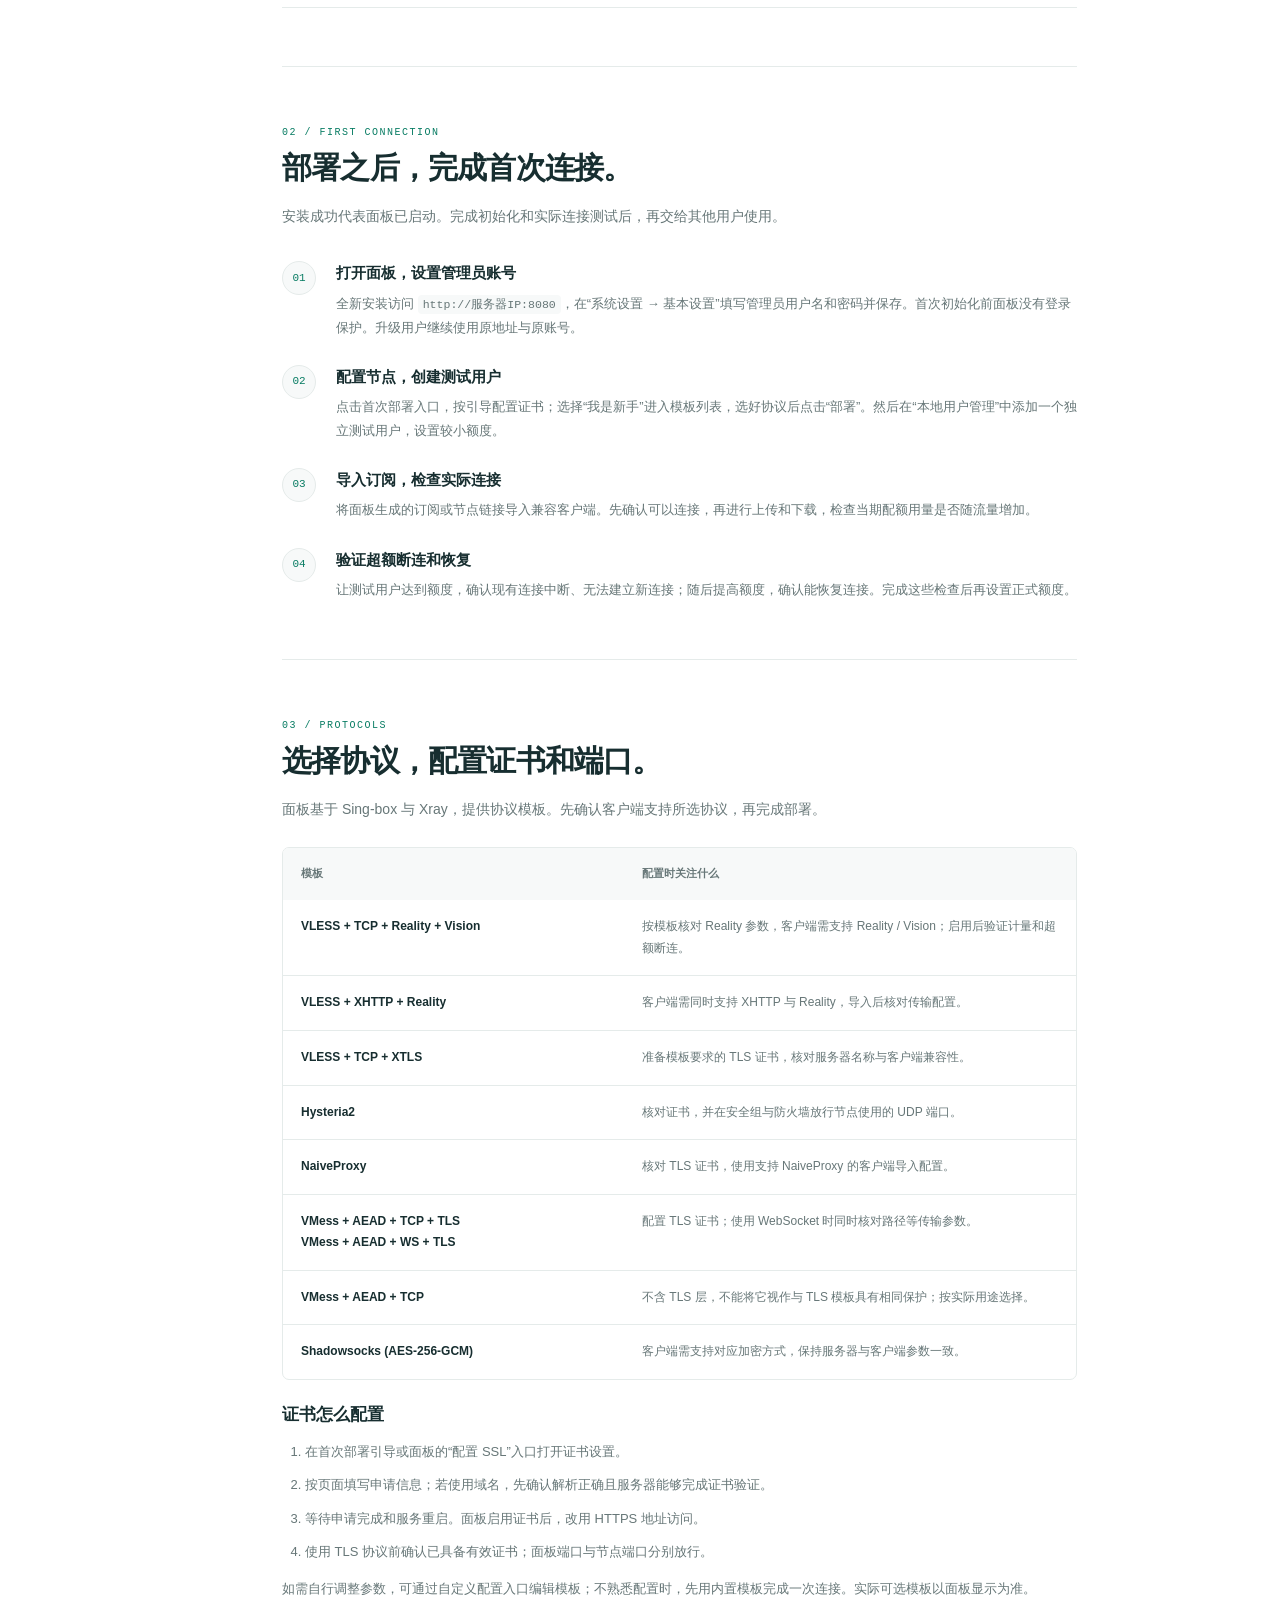
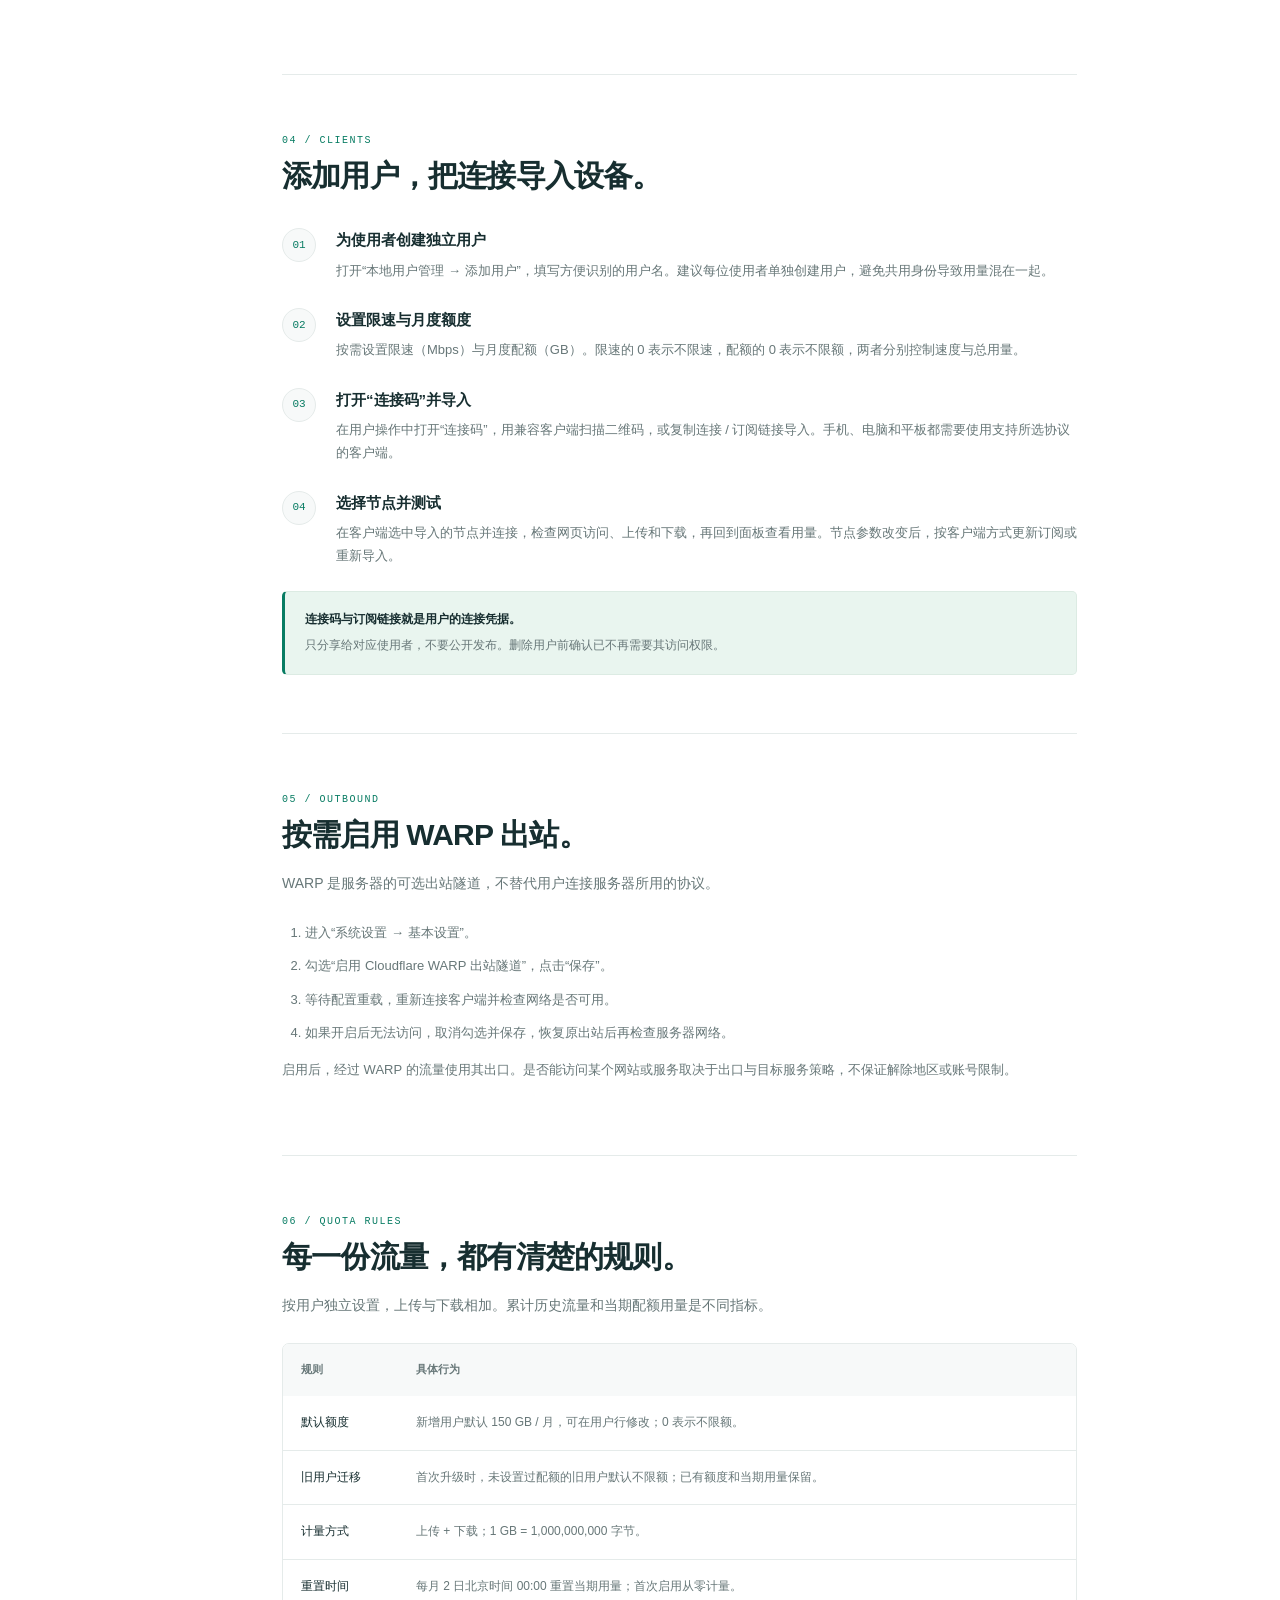
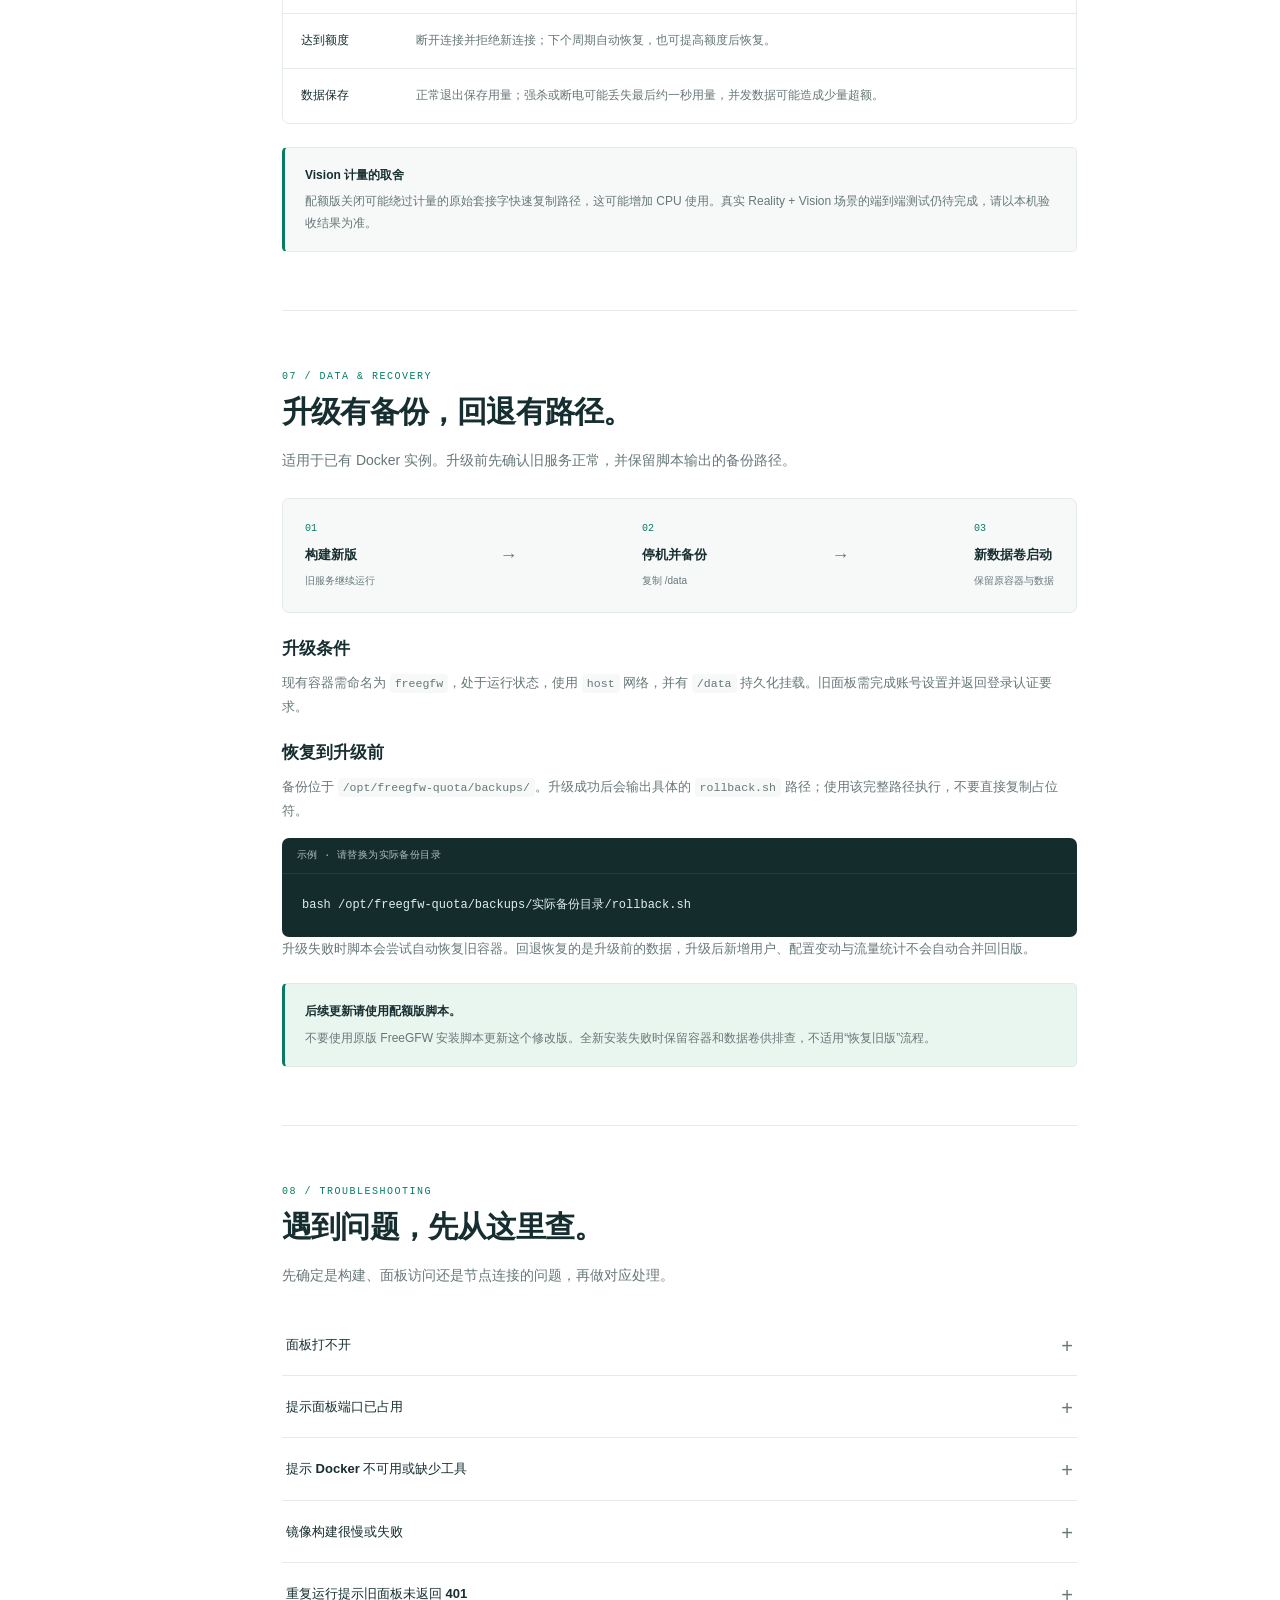
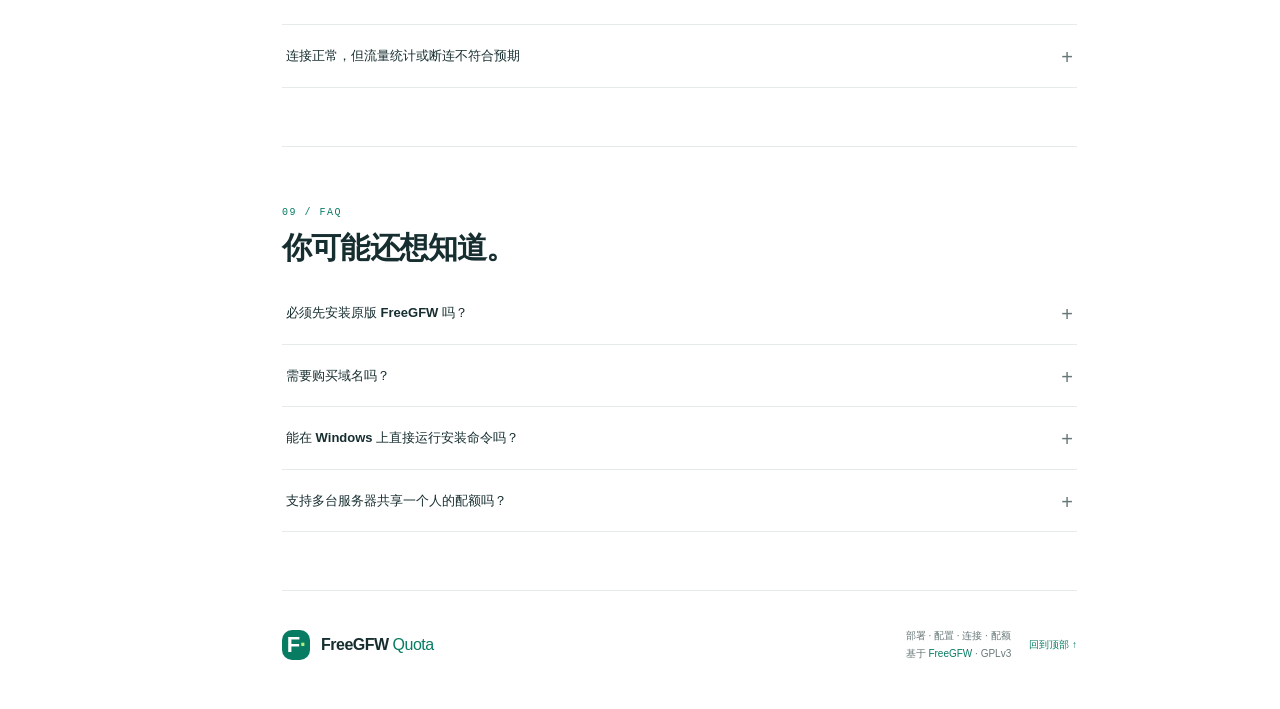
==== commit e45f5a28: "docs: unify final installer and practical deployment guide" ====
--- a/docs/index.html
+++ b/docs/index.html
@@ -21,17 +21,17 @@
 <aside id="sidebar" class="sidebar" aria-label="文档目录">
   <div class="sidebar-heading">DOCUMENTATION <span>01</span></div>
   <nav>
-    <p>开始使用</p><a href="#overview" class="active"><span>◈</span> 项目概览</a><a href="#install"><span>↗</span> 一键部署</a><a href="#setup"><span>⊞</span> 首次使用</a>
-    <p>日常管理</p><a href="#quota"><span>◴</span> 月度配额</a><a href="#upgrade"><span>↻</span> 升级与回退</a><a href="#troubleshooting"><span>⌁</span> 故障排查</a>
-    <p>了解更多</p><a href="#faq"><span>?</span> 常见问题</a><a href="#status"><span>✓</span> 版本与验证</a>
+    <p>开始使用</p><a href="#overview" class="active"><span>◈</span> 部署与使用</a><a href="#install"><span>↗</span> 一键部署</a><a href="#setup"><span>⊞</span> 首次使用</a>
+    <a href="#protocols"><span>≋</span> 协议与证书</a><a href="#clients"><span>⇄</span> 客户端连接</a><p>日常管理</p><a href="#warp"><span>☁</span> WARP 出站</a><a href="#quota"><span>◴</span> 月度配额</a><a href="#upgrade"><span>↻</span> 升级与回退</a><a href="#troubleshooting"><span>⌁</span> 故障排查</a>
+    <p>了解更多</p><a href="#faq"><span>?</span> 常见问题</a>
   </nav>
-  <div class="sidebar-note"><span class="status-dot"></span> 单机 · 本地用户<p>基于 FreeGFW 的社区修改版<br>沿用上游 GPLv3 许可</p><a href="https://freegfw.com/zh">了解上游项目 ↗</a></div>
+  <div class="sidebar-note"><span class="status-dot"></span> 使用顺序<p>安装 → 配置 → 连接 → 配额<br>首次使用先用测试用户验证</p></div>
 </aside>
 <main id="main">
-  <section id="overview" class="hero doc-section" data-title="项目概览">
+  <section id="overview" class="hero doc-section" data-title="部署与使用">
     <div class="eyebrow"><span></span> FREEGFW · SINGLE-SERVER EDITION</div>
-    <h1>连接自由，<br>流量<span class="accent">有数。</span></h1>
-    <p class="hero-description">为每一位用户设定月度额度。<br>从一键部署到用量管理，让一台服务器上的共享更清楚。</p>
+    <h1>部署到连接，<br><span class="accent">一步步完成。</span></h1>
+    <p class="hero-description">安装面板、选择协议、添加用户、导入客户端。<br>按以下步骤完成部署，再设置每位用户的月度额度。</p>
     <div class="hero-actions"><a class="button primary" href="#install">开始部署 <span>↗</span></a><a class="button secondary" href="#quota">了解配额规则 <span>→</span></a></div>
     <div class="hero-tags"><span>Docker 部署</span><span>amd64 / arm64</span><span>按用户独立计量</span></div>
     <div class="quota-preview" aria-label="配额计算示意，非实际服务器数据">
@@ -43,7 +43,7 @@
     </div>
   </section>
   <div class="facts"><div><b>150 <small>GB / 月</small></b><span>新增用户默认额度 · 可修改</span></div><div><b>每月 2 日 <small>00:00</small></b><span>北京时间重置当期用量</span></div><div><b>0 <small>表示不限额</small></b><span>每个用户可单独设置</span></div></div>
-  <div class="callout"><strong>适合一台服务器上的本地用户管理。</strong><p>本版不支持节点互联或跨节点共享额度，也不适用于 Systemd 安装和非 host 网络的现有容器。它是社区修改版，并非 FreeGFW 官方发布。</p></div>
+  <div class="callout"><strong>适合一台服务器上的本地用户管理。</strong><p>本版不支持节点互联或跨节点共享额度，也不适用于 Systemd 安装和非 host 网络的现有容器。</p></div>
 
   <section id="install" class="doc-section" data-title="一键部署">
     <div class="section-kicker">01 / GET STARTED</div><h2>一条指令，从这里开始。</h2><p class="section-lead">无需先安装原版。脚本会识别现有容器，自动选择全新安装或升级。</p>
@@ -52,27 +52,53 @@
       <div class="tabbar" role="tablist" aria-label="安装方式"><button type="button" role="tab" aria-selected="true" aria-controls="install-content" id="tab-fresh" data-mode="fresh">全新安装</button><button type="button" role="tab" aria-selected="false" aria-controls="install-content" id="tab-upgrade" data-mode="upgrade" tabindex="-1">已有实例升级</button></div>
       <div id="install-content" role="tabpanel" aria-labelledby="tab-fresh"><p id="install-description">空白服务器直接安装配额版；没有 Docker 时，自动使用 Docker 官方脚本安装。</p>
       <div class="port-row"><label for="panel-port">面板端口</label><input id="panel-port" type="number" min="1" max="65535" value="8080" inputmode="numeric" aria-describedby="port-note"><span id="port-note">默认 8080，可按需更改</span></div><p id="port-error" class="error" role="alert" hidden>请输入 1–65535 之间的整数端口。</p>
-      <div class="codebox"><div class="codebar"><span><i></i> TERMINAL · ROOT</span><button type="button" data-copy="install-command">复制命令</button></div><pre><code id="install-command">curl -fSL https://raw.githubusercontent.com/GYJ-gif/freegfw-quota/5c2ee144becfc6579fdb42f379aa91494b31ea92/install-quota.sh -o install-quota.sh &amp;&amp; bash install-quota.sh</code></pre></div>
-      <p class="version-note">指令固定到新装版本 <a href="https://github.com/GYJ-gif/freegfw-quota/commit/5c2ee144becfc6579fdb42f379aa91494b31ea92">5c2ee14 ↗</a>。该版本目前位于安装功能分支，尚未合并到 main。</p></div>
+      <div class="codebox"><div class="codebar"><span><i></i> TERMINAL · ROOT</span><button type="button" data-copy="install-command">复制命令</button></div><pre><code id="install-command">curl -fSL https://raw.githubusercontent.com/GYJ-gif/freegfw-quota/main/install-quota.sh -o install-quota.sh &amp;&amp; bash install-quota.sh</code></pre></div>
+      <p class="version-note">在 Linux 服务器以 root 执行。已有实例升级时，请使用原面板端口。</p></div>
     </div>
-    <div class="two-columns"><div><h3>运行前准备</h3><p>准备 <code>curl</code>、<code>tar</code>、<code>sha256sum</code>、<code>base64</code>、<code>mktemp</code> 和 <code>flock</code>。全新安装还需 <code>ss</code>，通常由 iproute2 / iproute 提供。</p><p>首次需在服务器本地构建镜像，会下载依赖并占用额外内存和磁盘；目前没有经过实机验证的最低硬件配置。</p></div><div><h3>脚本会做什么</h3><p>新装会创建持久化数据卷。升级会先构建镜像，再短暂停机、备份数据并切换容器，原容器与原数据卷保留。</p><p>脚本不会修改 SSH 或防火墙。请自行在云安全组和服务器防火墙放行面板端口，以及实际使用的节点端口。</p></div></div>
+    <div class="two-columns"><div><h3>运行前准备</h3><p>准备 <code>curl</code>、<code>tar</code>、<code>sha256sum</code>、<code>base64</code>、<code>mktemp</code> 和 <code>flock</code>。全新安装还需 <code>ss</code>，通常由 iproute2 / iproute 提供。</p><p>首次会在服务器本地构建镜像，请预留内存和磁盘空间，等待依赖下载与编译完成。</p></div><div><h3>脚本会做什么</h3><p>新装会创建持久化数据卷。升级会先构建镜像，再短暂停机、备份数据并切换容器，原容器与原数据卷保留。</p><p>脚本不会修改 SSH 或防火墙。请自行在云安全组和服务器防火墙放行面板端口，以及实际使用的节点端口。</p></div></div>
     <details><summary>想先检查脚本，再决定运行？</summary><p>先用上方命令中 <code>&amp;&amp;</code> 之前的部分下载脚本，然后执行：</p><div class="codebox compact"><div class="codebar"><span>只检查，不部署</span><button type="button" data-copy="verify-command">复制</button></div><pre><code id="verify-command">bash install-quota.sh --help
 bash install-quota.sh --verify-bundle</code></pre></div><p><code>--verify-bundle</code> 只解码并校验内嵌源码，不部署服务。</p></details>
   </section>
 
   <section id="setup" class="doc-section" data-title="首次使用">
     <div class="section-kicker">02 / FIRST CONNECTION</div><h2>部署之后，完成首次连接。</h2><p class="section-lead">安装成功代表面板已启动。完成初始化和实际连接测试后，再交给其他用户使用。</p>
-    <ol class="steps"><li><span>01</span><div><h3>打开面板，设置管理员账号</h3><p>全新安装访问 <code id="panel-address">http://服务器IP:8080</code>，立即设置管理员账号和密码。首次初始化前面板没有登录保护。升级用户继续使用原地址与原账号。</p></div></li><li><span>02</span><div><h3>配置节点，创建测试用户</h3><p>在面板按服务器环境选择并配置协议模板。添加一个独立测试用户，在用户行设置较小额度。配置节点所需的域名、证书和端口取决于所选协议。</p></div></li><li><span>03</span><div><h3>导入订阅，检查实际连接</h3><p>将面板生成的订阅或节点链接导入兼容客户端。先确认可以连接，再进行上传和下载，检查当期配额用量是否随流量增加。</p></div></li><li><span>04</span><div><h3>验证超额断连和恢复</h3><p>让测试用户达到额度，确认现有连接中断、无法建立新连接；随后提高额度，确认能恢复连接。完成这些检查后再设置正式额度。</p></div></li></ol>
+    <ol class="steps"><li><span>01</span><div><h3>打开面板，设置管理员账号</h3><p>全新安装访问 <code id="panel-address">http://服务器IP:8080</code>，在“系统设置 → 基本设置”填写管理员用户名和密码并保存。首次初始化前面板没有登录保护。升级用户继续使用原地址与原账号。</p></div></li><li><span>02</span><div><h3>配置节点，创建测试用户</h3><p>点击首次部署入口，按引导配置证书；选择“我是新手”进入模板列表，选好协议后点击“部署”。然后在“本地用户管理”中添加一个独立测试用户，设置较小额度。</p></div></li><li><span>03</span><div><h3>导入订阅，检查实际连接</h3><p>将面板生成的订阅或节点链接导入兼容客户端。先确认可以连接，再进行上传和下载，检查当期配额用量是否随流量增加。</p></div></li><li><span>04</span><div><h3>验证超额断连和恢复</h3><p>让测试用户达到额度，确认现有连接中断、无法建立新连接；随后提高额度，确认能恢复连接。完成这些检查后再设置正式额度。</p></div></li></ol>
+  </section>
+
+  <section id="protocols" class="doc-section" data-title="协议模板与证书">
+    <div class="section-kicker">03 / PROTOCOLS</div><h2>选择协议，配置证书和端口。</h2><p class="section-lead">面板基于 Sing-box 与 Xray，提供协议模板。先确认客户端支持所选协议，再完成部署。</p>
+    <div class="table-wrap"><table><thead><tr><th>模板</th><th>配置时关注什么</th></tr></thead><tbody>
+    <tr><th>VLESS + TCP + Reality + Vision</th><td>按模板核对 Reality 参数，客户端需支持 Reality / Vision；启用后验证计量和超额断连。</td></tr>
+    <tr><th>VLESS + XHTTP + Reality</th><td>客户端需同时支持 XHTTP 与 Reality，导入后核对传输配置。</td></tr>
+    <tr><th>VLESS + TCP + XTLS</th><td>准备模板要求的 TLS 证书，核对服务器名称与客户端兼容性。</td></tr>
+    <tr><th>Hysteria2</th><td>核对证书，并在安全组与防火墙放行节点使用的 UDP 端口。</td></tr>
+    <tr><th>NaiveProxy</th><td>核对 TLS 证书，使用支持 NaiveProxy 的客户端导入配置。</td></tr>
+    <tr><th>VMess + AEAD + TCP + TLS<br>VMess + AEAD + WS + TLS</th><td>配置 TLS 证书；使用 WebSocket 时同时核对路径等传输参数。</td></tr>
+    <tr><th>VMess + AEAD + TCP</th><td>不含 TLS 层，不能将它视作与 TLS 模板具有相同保护；按实际用途选择。</td></tr>
+    <tr><th>Shadowsocks (AES-256-GCM)</th><td>客户端需支持对应加密方式，保持服务器与客户端参数一致。</td></tr>
+    </tbody></table></div>
+    <h3>证书怎么配置</h3><ol class="instruction-list"><li>在首次部署引导或面板的“配置 SSL”入口打开证书设置。</li><li>按页面填写申请信息；若使用域名，先确认解析正确且服务器能够完成证书验证。</li><li>等待申请完成和服务重启。面板启用证书后，改用 HTTPS 地址访问。</li><li>使用 TLS 协议前确认已具备有效证书；面板端口与节点端口分别放行。</li></ol>
+    <p>如需自行调整参数，可通过自定义配置入口编辑模板；不熟悉配置时，先用内置模板完成一次连接。实际可选模板以面板显示为准。</p>
+  </section>
+  <section id="clients" class="doc-section" data-title="用户管理与客户端连接">
+    <div class="section-kicker">04 / CLIENTS</div><h2>添加用户，把连接导入设备。</h2>
+    <ol class="steps"><li><span>01</span><div><h3>为使用者创建独立用户</h3><p>打开“本地用户管理 → 添加用户”，填写方便识别的用户名。建议每位使用者单独创建用户，避免共用身份导致用量混在一起。</p></div></li><li><span>02</span><div><h3>设置限速与月度额度</h3><p>按需设置限速（Mbps）与月度配额（GB）。限速的 0 表示不限速，配额的 0 表示不限额，两者分别控制速度与总用量。</p></div></li><li><span>03</span><div><h3>打开“连接码”并导入</h3><p>在用户操作中打开“连接码”，用兼容客户端扫描二维码，或复制连接 / 订阅链接导入。手机、电脑和平板都需要使用支持所选协议的客户端。</p></div></li><li><span>04</span><div><h3>选择节点并测试</h3><p>在客户端选中导入的节点并连接，检查网页访问、上传和下载，再回到面板查看用量。节点参数改变后，按客户端方式更新订阅或重新导入。</p></div></li></ol>
+    <div class="callout"><strong>连接码与订阅链接就是用户的连接凭据。</strong><p>只分享给对应使用者，不要公开发布。删除用户前确认已不再需要其访问权限。</p></div>
+  </section>
+  <section id="warp" class="doc-section" data-title="Cloudflare WARP 出站">
+    <div class="section-kicker">05 / OUTBOUND</div><h2>按需启用 WARP 出站。</h2><p class="section-lead">WARP 是服务器的可选出站隧道，不替代用户连接服务器所用的协议。</p>
+    <ol class="instruction-list"><li>进入“系统设置 → 基本设置”。</li><li>勾选“启用 Cloudflare WARP 出站隧道”，点击“保存”。</li><li>等待配置重载，重新连接客户端并检查网络是否可用。</li><li>如果开启后无法访问，取消勾选并保存，恢复原出站后再检查服务器网络。</li></ol>
+    <p>启用后，经过 WARP 的流量使用其出口。是否能访问某个网站或服务取决于出口与目标服务策略，不保证解除地区或账号限制。</p>
   </section>
 
   <section id="quota" class="doc-section" data-title="月度配额">
-    <div class="section-kicker">03 / QUOTA RULES</div><h2>每一份流量，都有清楚的规则。</h2><p class="section-lead">按用户独立设置，上传与下载相加。累计历史流量和当期配额用量是不同指标。</p>
+    <div class="section-kicker">06 / QUOTA RULES</div><h2>每一份流量，都有清楚的规则。</h2><p class="section-lead">按用户独立设置，上传与下载相加。累计历史流量和当期配额用量是不同指标。</p>
     <div class="table-wrap"><table><thead><tr><th scope="col">规则</th><th scope="col">具体行为</th></tr></thead><tbody><tr><th scope="row">默认额度</th><td>新增用户默认 150 GB / 月，可在用户行修改；0 表示不限额。</td></tr><tr><th scope="row">旧用户迁移</th><td>首次升级时，未设置过配额的旧用户默认不限额；已有额度和当期用量保留。</td></tr><tr><th scope="row">计量方式</th><td>上传 + 下载；1 GB = 1,000,000,000 字节。</td></tr><tr><th scope="row">重置时间</th><td>每月 2 日北京时间 00:00 重置当期用量；首次启用从零计量。</td></tr><tr><th scope="row">达到额度</th><td>断开连接并拒绝新连接；下个周期自动恢复，也可提高额度后恢复。</td></tr><tr><th scope="row">数据保存</th><td>正常退出保存用量；强杀或断电可能丢失最后约一秒用量，并发数据可能造成少量超额。</td></tr></tbody></table></div>
     <div class="callout subtle"><strong>Vision 计量的取舍</strong><p>配额版关闭可能绕过计量的原始套接字快速复制路径，这可能增加 CPU 使用。真实 Reality + Vision 场景的端到端测试仍待完成，请以本机验收结果为准。</p></div>
   </section>
 
   <section id="upgrade" class="doc-section" data-title="升级与回退">
-    <div class="section-kicker">04 / DATA & RECOVERY</div><h2>升级有备份，回退有路径。</h2><p class="section-lead">适用于已有 Docker 实例。升级前先确认旧服务正常，并保留脚本输出的备份路径。</p>
+    <div class="section-kicker">07 / DATA & RECOVERY</div><h2>升级有备份，回退有路径。</h2><p class="section-lead">适用于已有 Docker 实例。升级前先确认旧服务正常，并保留脚本输出的备份路径。</p>
     <div class="flow" aria-label="升级流程"><div><b>01</b><strong>构建新版</strong><span>旧服务继续运行</span></div><span class="flow-arrow">→</span><div><b>02</b><strong>停机并备份</strong><span>复制 /data</span></div><span class="flow-arrow">→</span><div><b>03</b><strong>新数据卷启动</strong><span>保留原容器与数据</span></div></div>
     <h3>升级条件</h3><p>现有容器需命名为 <code>freegfw</code>，处于运行状态，使用 <code>host</code> 网络，并有 <code>/data</code> 持久化挂载。旧面板需完成账号设置并返回登录认证要求。</p>
     <h3>恢复到升级前</h3><p>备份位于 <code>/opt/freegfw-quota/backups/</code>。升级成功后会输出具体的 <code>rollback.sh</code> 路径；使用该完整路径执行，不要直接复制占位符。</p><div class="codebox compact"><div class="codebar"><span>示例 · 请替换为实际备份目录</span></div><pre><code>bash /opt/freegfw-quota/backups/实际备份目录/rollback.sh</code></pre></div>
@@ -80,7 +106,7 @@
   </section>
 
   <section id="troubleshooting" class="doc-section" data-title="故障排查">
-    <div class="section-kicker">05 / TROUBLESHOOTING</div><h2>遇到问题，先从这里查。</h2><p class="section-lead">先确定是构建、面板访问还是节点连接的问题，再做对应处理。</p>
+    <div class="section-kicker">08 / TROUBLESHOOTING</div><h2>遇到问题，先从这里查。</h2><p class="section-lead">先确定是构建、面板访问还是节点连接的问题，再做对应处理。</p>
     <details><summary>面板打不开</summary><p>确认安装输出成功、容器正在运行，访问端口与设置一致。检查云安全组及本机防火墙；服务器本地能访问，不代表公网已放行。新装默认使用 HTTP。</p><div class="codebox compact"><div class="codebar"><span>只读检查</span><button type="button" data-copy="diagnose-command">复制</button></div><pre><code id="diagnose-command">docker ps -a --filter name=freegfw
 docker logs --tail 100 freegfw</code></pre></div><p>日志可能包含服务器信息，公开提交问题前请隐藏密码、订阅链接与私钥。</p></details>
     <details><summary>提示面板端口已占用</summary><p>回到上方“一键部署”，选择未被使用的端口后重新复制命令；同时调整安全组和访问地址。不要为了释放端口直接删除不明服务。</p></details>
@@ -91,21 +117,14 @@
   </section>
 
   <section id="faq" class="doc-section" data-title="常见问题">
-    <div class="section-kicker">06 / FAQ</div><h2>你可能还想知道。</h2>
-    <details><summary>必须先安装原版 FreeGFW 吗？</summary><p>不需要。本页固定版本的命令支持从零安装；仓库 main 分支上的旧脚本目前仍仅支持升级，因此请使用本页提供的完整指令。</p></details>
-    <details><summary>需要购买域名吗？</summary><p>阅读本说明网站不需要购买域名，网站使用免费的 GitHub Pages 地址。新装面板可先通过服务器 IP 和端口访问；具体节点协议或证书申请是否需要域名，取决于你的配置。</p></details>
+    <div class="section-kicker">09 / FAQ</div><h2>你可能还想知道。</h2>
+    <details><summary>必须先安装原版 FreeGFW 吗？</summary><p>不需要。上方命令可直接安装配额版；检测到已有 freegfw 容器时自动进入升级流程。</p></details>
+    <details><summary>需要购买域名吗？</summary><p>面板可先通过服务器 IP 和端口访问。节点是否需要域名取决于协议和证书配置：使用域名申请证书时，先把域名解析到服务器；Reality 与普通 TLS 的配置要求不同，请按所选模板填写。</p></details>
     <details><summary>能在 Windows 上直接运行安装命令吗？</summary><p>不能直接在 Windows PowerShell 里运行。请通过 SSH 登录 Linux 服务器，再以 root 执行本页命令。</p></details>
     <details><summary>支持多台服务器共享一个人的配额吗？</summary><p>不支持。本版只管理单机本地用户，不能将上游的节点互联能力视作本版的跨节点配额能力。</p></details>
-    <details><summary>这是官方版吗？需要额外付费吗？</summary><p>这是基于 FreeGFW 的社区修改版，沿用上游 GPLv3 许可，不代表官方发布。部署所需的服务器、网络流量以及可选域名费用由你使用的服务商决定。</p></details>
   </section>
 
-  <section id="status" class="doc-section" data-title="版本与验证">
-    <div class="section-kicker">07 / PROJECT STATUS</div><h2>把已知与待验证，都说明白。</h2><p class="section-lead">说明更新于 2026 年 10 月 14 日。页面启动检查不能代替实际代理连接验收。</p>
-    <div class="status-grid"><div><span class="status-label done">已完成 · 本次安装流程</span><h3>脚本与模拟流程检查</h3><p>Bash 语法、内嵌源码校验，以及新装、升级、非 host 网络、端口冲突、容器列表失败、构建失败、健康检查失败共 7 项模拟流程。</p></div><div><span class="status-label pending">待完成 · 实际服务器</span><h3>真实运行环境验证</h3><p>Docker 自动安装、Linux 镜像构建、真实容器切换及 SQLite 持久化，和 Reality + Vision 端到端测试仍需实际服务器验证。</p></div></div>
-    <p>仓库此前记录的配额单元测试与真实 Xray VLESS TCP 入站回归测试，不等同于所有协议和部署环境都已通过验证。详细说明以仓库记录为准。</p>
-    <div class="source-links"><a href="https://github.com/GYJ-gif/freegfw-quota">项目源码 ↗</a><a href="https://github.com/GYJ-gif/freegfw-quota/pull/1">新装功能 PR ↗</a><a href="https://github.com/GYJ-gif/freegfw-quota/issues">反馈问题 ↗</a><a href="https://github.com/haradakashiwa/freegfw">上游 FreeGFW ↗</a></div>
-  </section>
-  <footer><a class="brand" href="#overview"><span class="brandmark small">F<span>·</span></span><span>FreeGFW <b>Quota</b></span></a><p>单机配额版 · 社区维护的中文使用指南<br>基于上游 GPLv3 项目 · 非官方发布</p><a href="#overview">回到顶部 ↑</a></footer>
+  <footer><a class="brand" href="#overview"><span class="brandmark small">F<span>·</span></span><span>FreeGFW <b>Quota</b></span></a><p>部署 · 配置 · 连接 · 配额<br>基于 <a href="https://github.com/haradakashiwa/freegfw">FreeGFW</a> · GPLv3</p><a href="#overview">回到顶部 ↑</a></footer>
 </main>
 <aside class="on-this-page"><span>阅读路线</span><a href="#install">安装与准备</a><a href="#setup">完成首次连接</a><a href="#quota">理解计量规则</a><a href="#upgrade">保留恢复路径</a><div class="reading-note">第一次部署？<p>先安装，再用小额度测试用户验证计量与断连。</p></div></aside>
 </div>
--- a/docs/style.css
+++ b/docs/style.css
@@ -7,3 +7,5 @@
 @media(max-width:800px){.topbar{height:64px;padding:0 20px;gap:12px}.brand{font-size:18px}.header-actions{gap:12px}.search-button{width:32px;padding:0;background:none;border:0;font-size:0}.search-button span{font-size:26px}.search-button kbd{display:none}.github-link{font-size:11px}.mobile-only{display:block}.layout{display:block}.sidebar{display:none;position:fixed;top:64px;left:0;width:245px;height:calc(100dvh - 64px);background:var(--bg);z-index:19;box-shadow:10px 0 35px #0001}.sidebar.open{display:flex}main{max-width:740px;margin:auto;padding:0 28px}.hero{min-height:428px;padding-top:37px}.quota-preview{width:245px;top:115px}.hero-description{max-width:320px;font-size:13px}.hero-tags{font-size:10px}.button{font-size:13px}.doc-section{scroll-margin-top:0}h2{font-size:27px}}
 @media(max-width:580px){.topbar{padding:0 16px}.header-actions{gap:7px}.github-link{display:none}.brand{font-size:17px;gap:8px}.brandmark{width:29px;height:31px;font-size:23px}main{padding:0 22px}.hero{padding-top:32px}.eyebrow{font-size:8px;letter-spacing:1.5px;margin-bottom:24px}h1{font-size:48px;letter-spacing:-2px}.hero-description{font-size:13px}.quota-preview{position:relative;top:auto;right:auto;width:100%;transform:none;margin:31px 0 0;padding:20px}.preview-number{margin:15px 0 12px}.preview-detail{margin-top:15px}.quota-preview>p{margin-top:10px}.hero-tags{font-size:9px;gap:9px}.facts{padding:20px 0;gap:0}.facts>div{padding:0 9px}.facts b{font-size:18px}.facts small{font-size:9px;display:block}.facts span{font-size:9px;line-height:1.7;max-width:90px}.callout{padding:15px;font-size:11px}.doc-section{padding:39px 0}.hero{padding-top:32px;padding-bottom:30px}h2{font-size:25px;letter-spacing:-.8px}.section-lead{font-size:13px}.requirements{gap:7px 13px;font-size:10px}#install-content{padding:16px}.tabbar{padding:0 16px}.port-row{gap:8px;flex-wrap:wrap}.port-row span{font-size:10px}pre{padding:16px;font-size:11px}.codebar{padding:9px 12px}.two-columns,.status-grid{grid-template-columns:1fr;gap:3px}.two-columns h3{margin-top:23px}.two-columns{margin-bottom:12px}.steps li{gap:13px}.steps li>span{width:29px;height:29px;font-size:10px}.steps p{font-size:12px}th,td{padding:12px;font-size:11px}tbody th{width:85px}.flow{padding:16px 12px}.flow strong{font-size:11px}.flow div>span{font-size:9px;max-width:82px}.flow-arrow{font-size:12px}.status-grid{gap:12px}.status-grid>div{padding:20px}.source-links{font-size:11px}footer{gap:15px}footer p{width:100%;margin:0;order:3}footer>a:last-child{margin-left:auto}}
 @media(prefers-reduced-motion:reduce){html{scroll-behavior:auto}*,*:before,*:after{transition:none!important;animation:none!important}}
+
+.instruction-list{font-size:13px;color:var(--muted);padding-left:23px}.instruction-list li{margin:10px 0}#protocols tbody th{white-space:normal;width:43%;overflow-wrap:anywhere}.hero h1{font-size:48px}@media(max-width:580px){.hero h1{font-size:39px}#protocols tbody th{font-size:10px}}
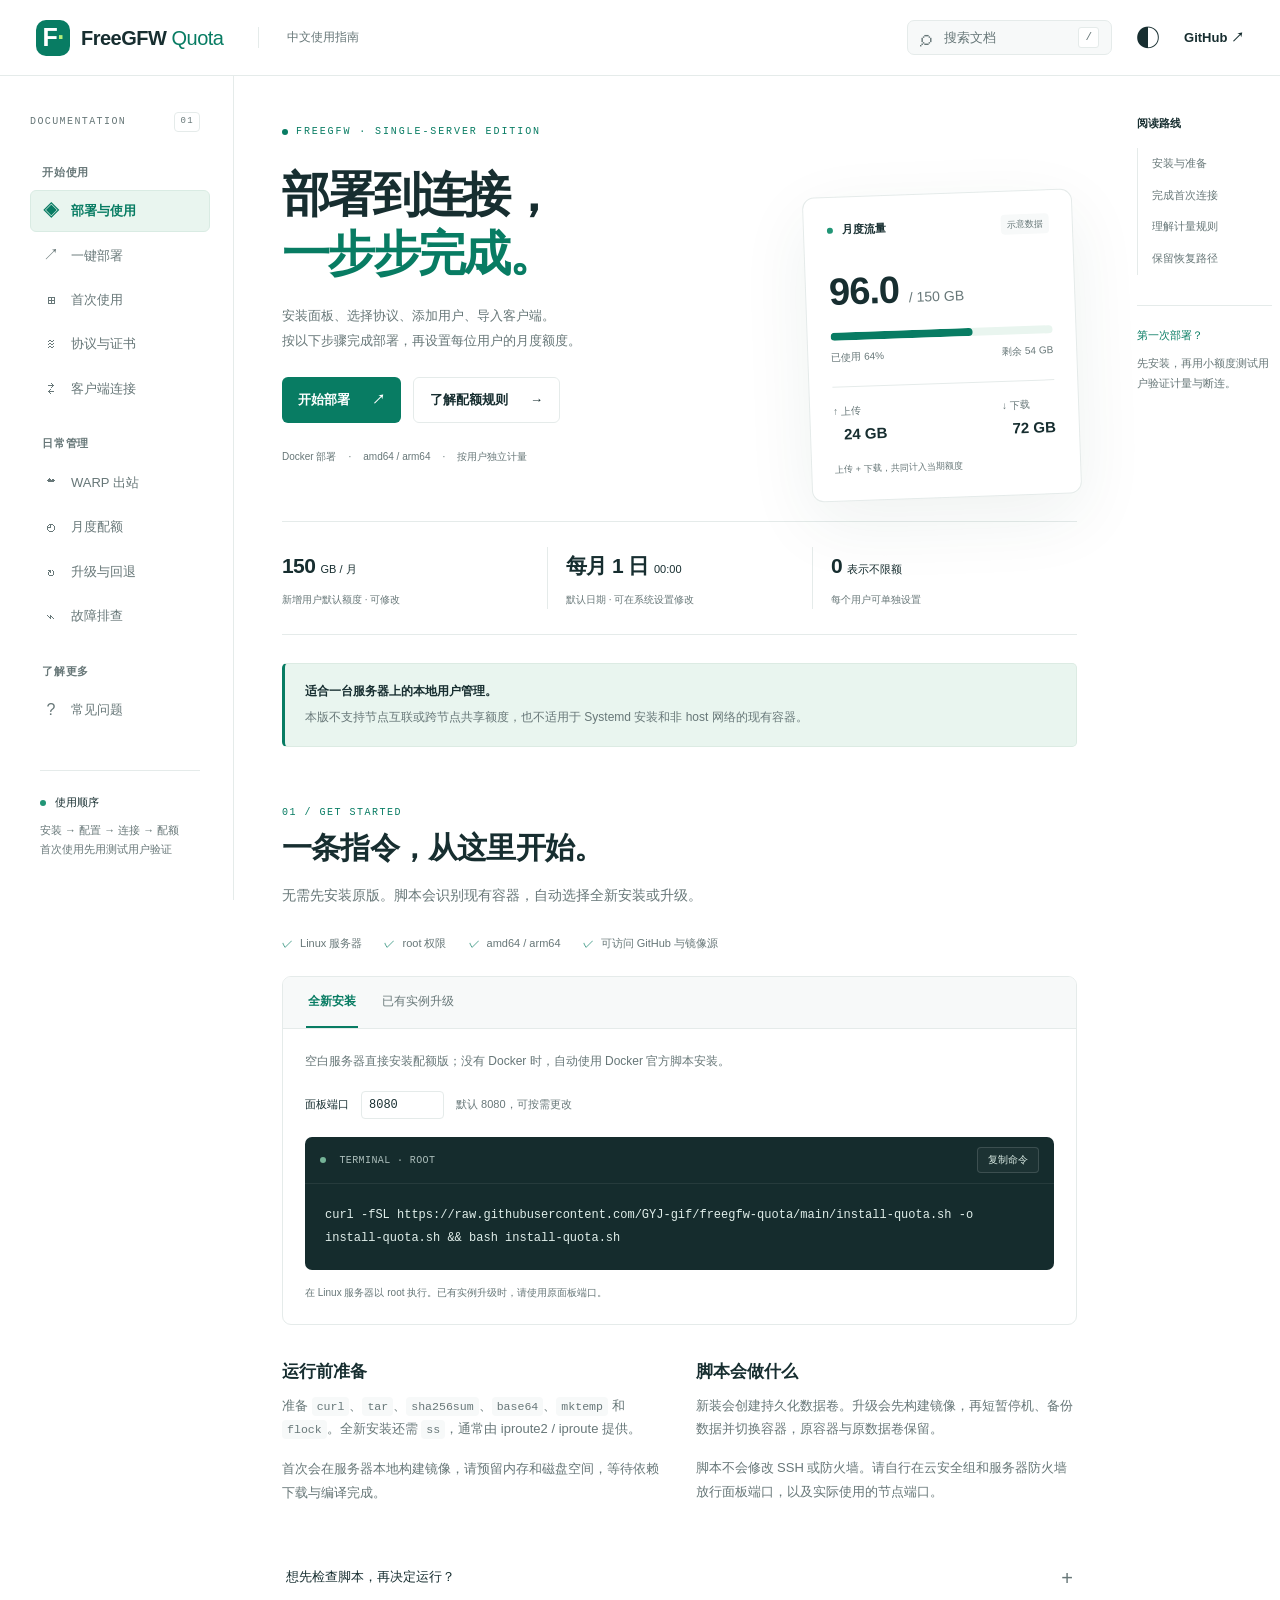
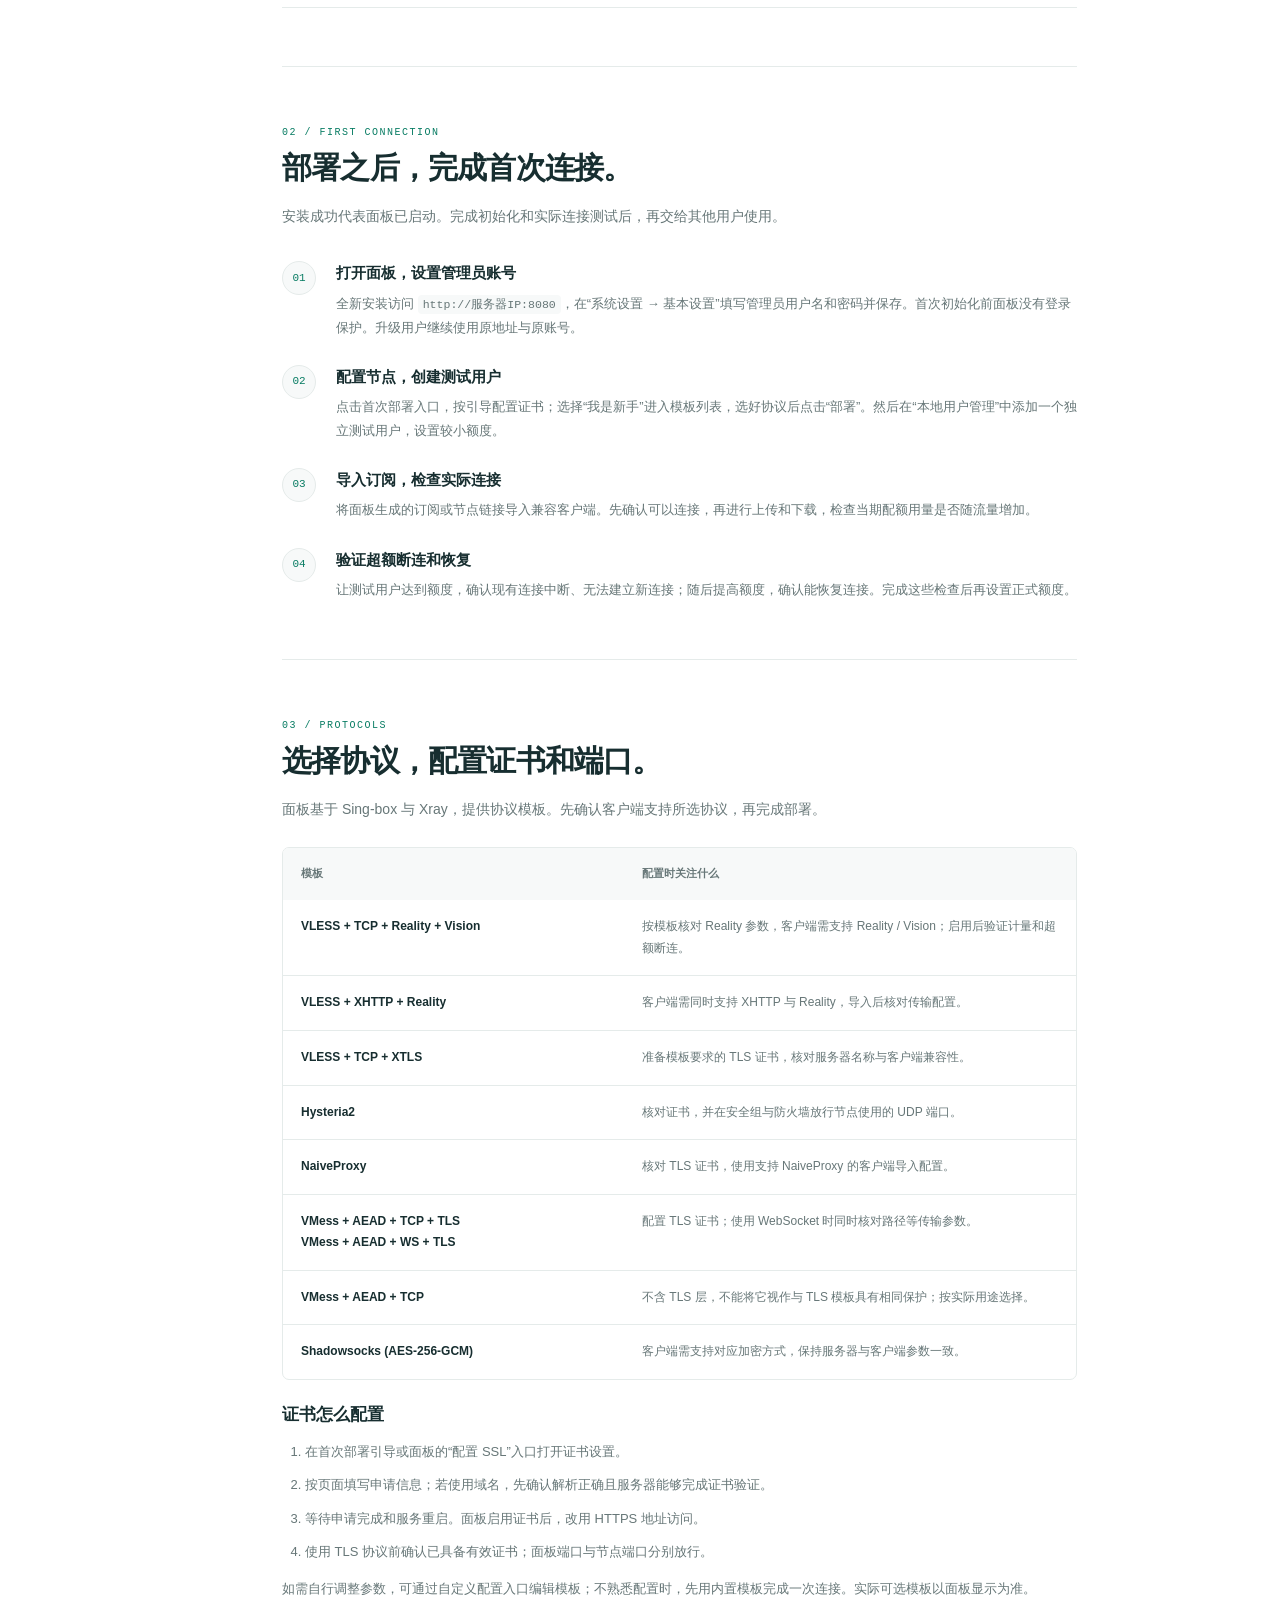
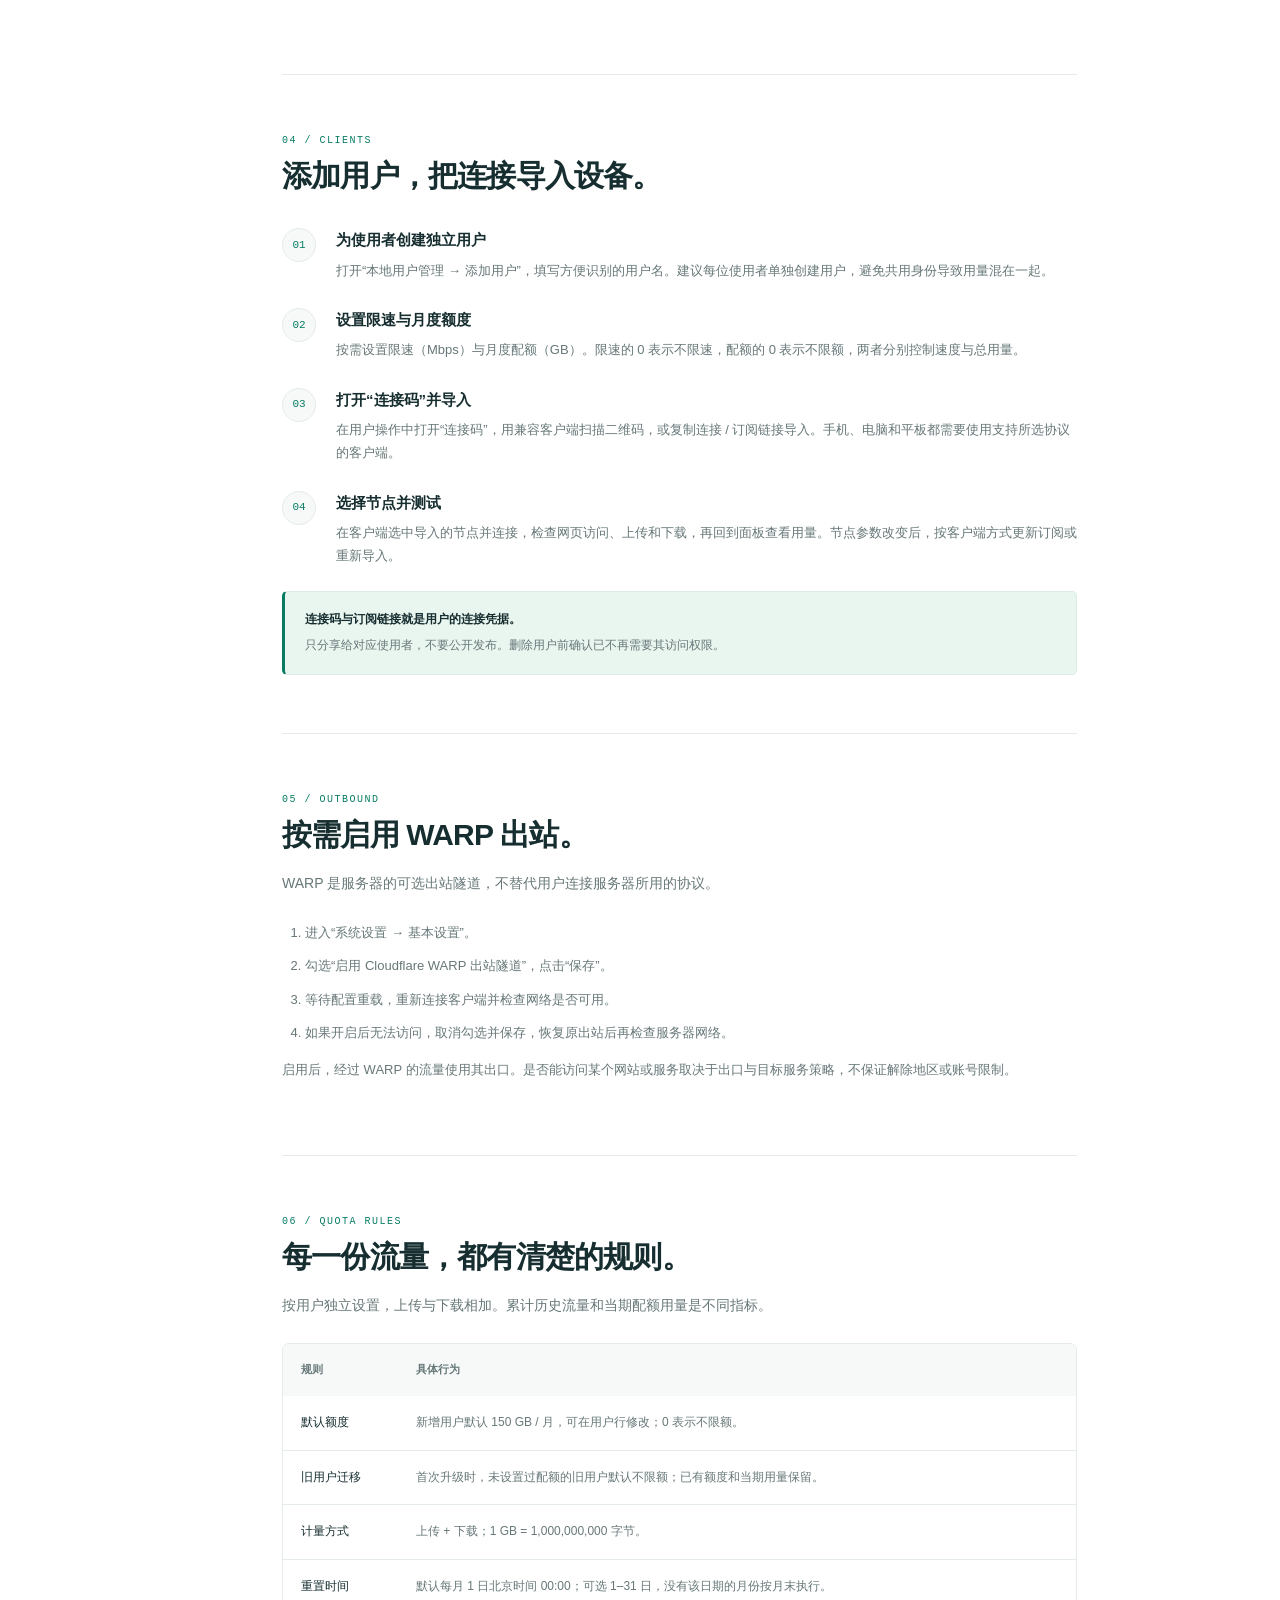
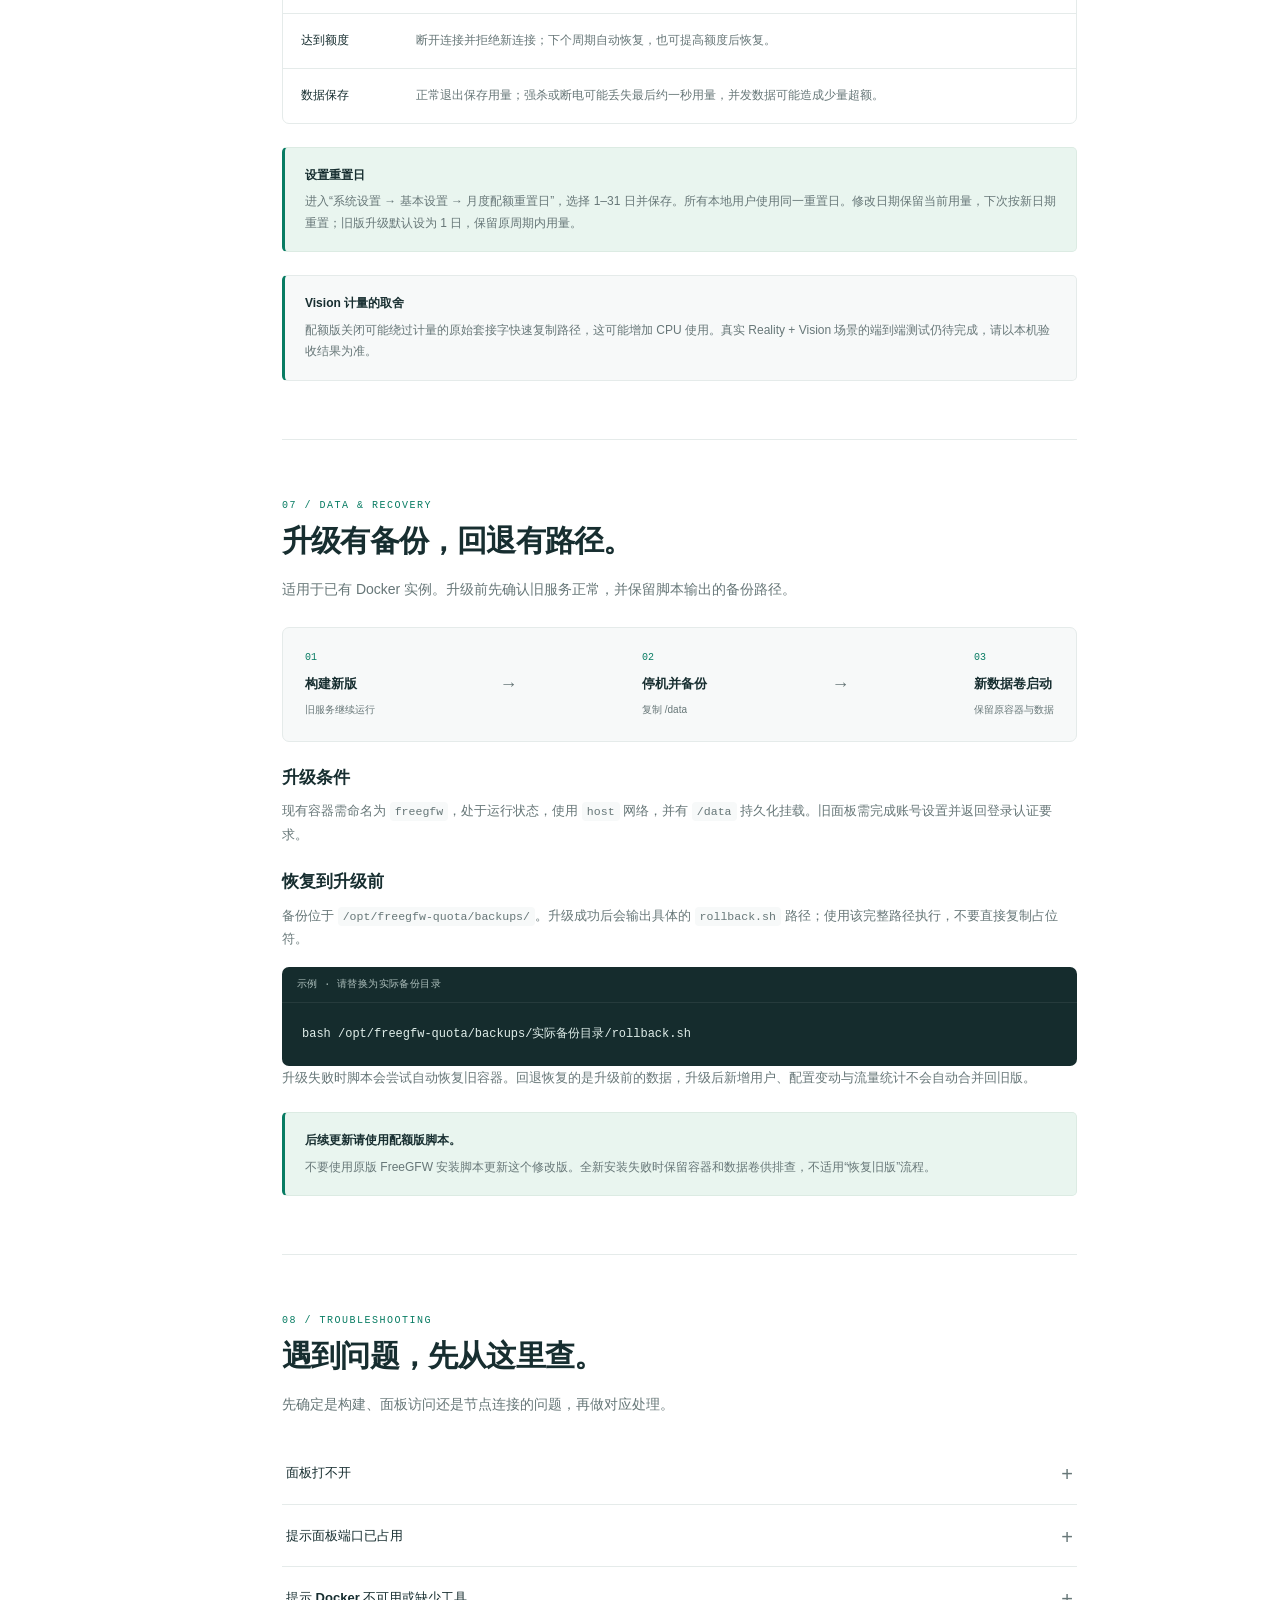
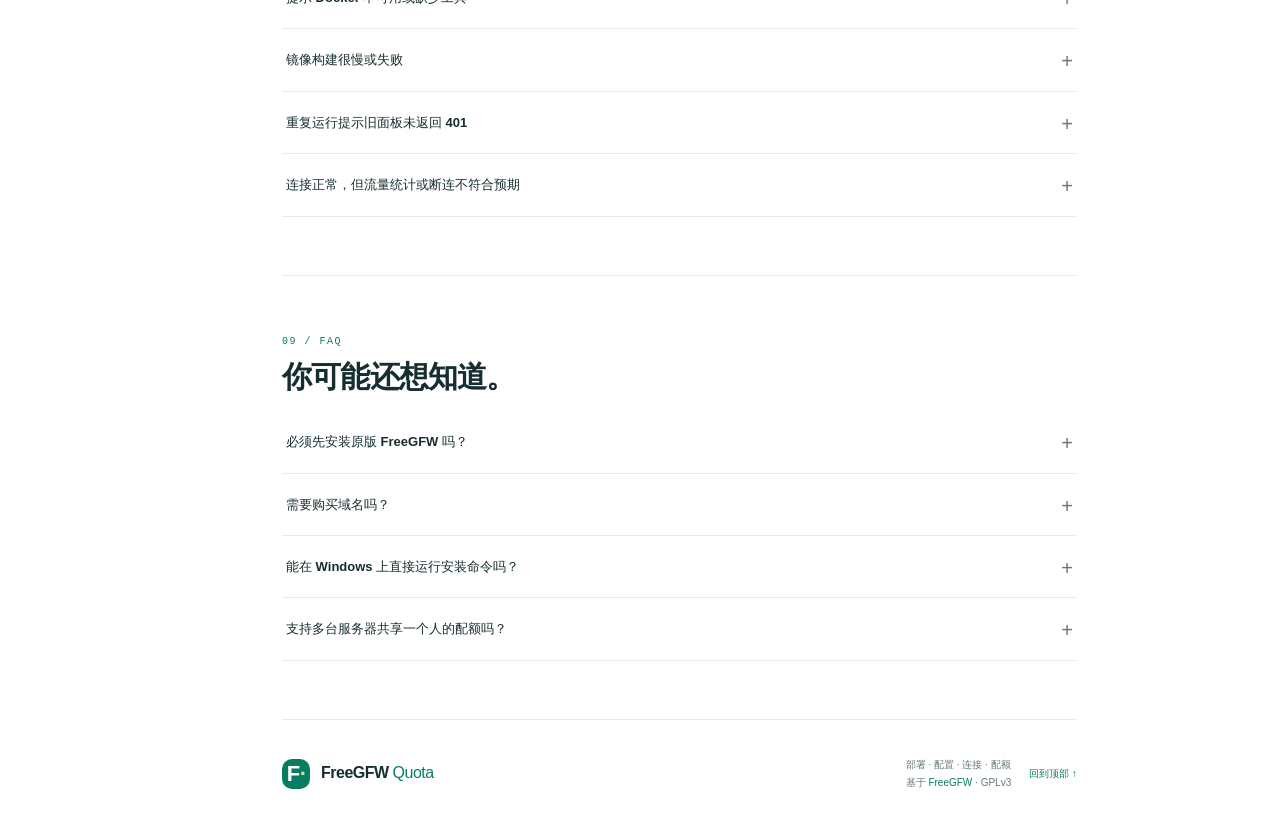
==== commit 85d65e7e: "feat: configurable monthly quota reset day defaulting to first" ====
--- a/docs/index.html
+++ b/docs/index.html
@@ -42,7 +42,7 @@
       <p>上传 + 下载，共同计入当期额度</p>
     </div>
   </section>
-  <div class="facts"><div><b>150 <small>GB / 月</small></b><span>新增用户默认额度 · 可修改</span></div><div><b>每月 2 日 <small>00:00</small></b><span>北京时间重置当期用量</span></div><div><b>0 <small>表示不限额</small></b><span>每个用户可单独设置</span></div></div>
+  <div class="facts"><div><b>150 <small>GB / 月</small></b><span>新增用户默认额度 · 可修改</span></div><div><b>每月 1 日 <small>00:00</small></b><span>默认日期 · 可在系统设置修改</span></div><div><b>0 <small>表示不限额</small></b><span>每个用户可单独设置</span></div></div>
   <div class="callout"><strong>适合一台服务器上的本地用户管理。</strong><p>本版不支持节点互联或跨节点共享额度，也不适用于 Systemd 安装和非 host 网络的现有容器。</p></div>
 
   <section id="install" class="doc-section" data-title="一键部署">
@@ -93,7 +93,8 @@
 
   <section id="quota" class="doc-section" data-title="月度配额">
     <div class="section-kicker">06 / QUOTA RULES</div><h2>每一份流量，都有清楚的规则。</h2><p class="section-lead">按用户独立设置，上传与下载相加。累计历史流量和当期配额用量是不同指标。</p>
-    <div class="table-wrap"><table><thead><tr><th scope="col">规则</th><th scope="col">具体行为</th></tr></thead><tbody><tr><th scope="row">默认额度</th><td>新增用户默认 150 GB / 月，可在用户行修改；0 表示不限额。</td></tr><tr><th scope="row">旧用户迁移</th><td>首次升级时，未设置过配额的旧用户默认不限额；已有额度和当期用量保留。</td></tr><tr><th scope="row">计量方式</th><td>上传 + 下载；1 GB = 1,000,000,000 字节。</td></tr><tr><th scope="row">重置时间</th><td>每月 2 日北京时间 00:00 重置当期用量；首次启用从零计量。</td></tr><tr><th scope="row">达到额度</th><td>断开连接并拒绝新连接；下个周期自动恢复，也可提高额度后恢复。</td></tr><tr><th scope="row">数据保存</th><td>正常退出保存用量；强杀或断电可能丢失最后约一秒用量，并发数据可能造成少量超额。</td></tr></tbody></table></div>
+    <div class="table-wrap"><table><thead><tr><th scope="col">规则</th><th scope="col">具体行为</th></tr></thead><tbody><tr><th scope="row">默认额度</th><td>新增用户默认 150 GB / 月，可在用户行修改；0 表示不限额。</td></tr><tr><th scope="row">旧用户迁移</th><td>首次升级时，未设置过配额的旧用户默认不限额；已有额度和当期用量保留。</td></tr><tr><th scope="row">计量方式</th><td>上传 + 下载；1 GB = 1,000,000,000 字节。</td></tr><tr><th scope="row">重置时间</th><td>默认每月 1 日北京时间 00:00；可选 1–31 日，没有该日期的月份按月末执行。</td></tr><tr><th scope="row">达到额度</th><td>断开连接并拒绝新连接；下个周期自动恢复，也可提高额度后恢复。</td></tr><tr><th scope="row">数据保存</th><td>正常退出保存用量；强杀或断电可能丢失最后约一秒用量，并发数据可能造成少量超额。</td></tr></tbody></table></div>
+    <div class="callout"><strong>设置重置日</strong><p>进入“系统设置 → 基本设置 → 月度配额重置日”，选择 1–31 日并保存。所有本地用户使用同一重置日。修改日期保留当前用量，下次按新日期重置；旧版升级默认设为 1 日，保留原周期内用量。</p></div>
     <div class="callout subtle"><strong>Vision 计量的取舍</strong><p>配额版关闭可能绕过计量的原始套接字快速复制路径，这可能增加 CPU 使用。真实 Reality + Vision 场景的端到端测试仍待完成，请以本机验收结果为准。</p></div>
   </section>
 
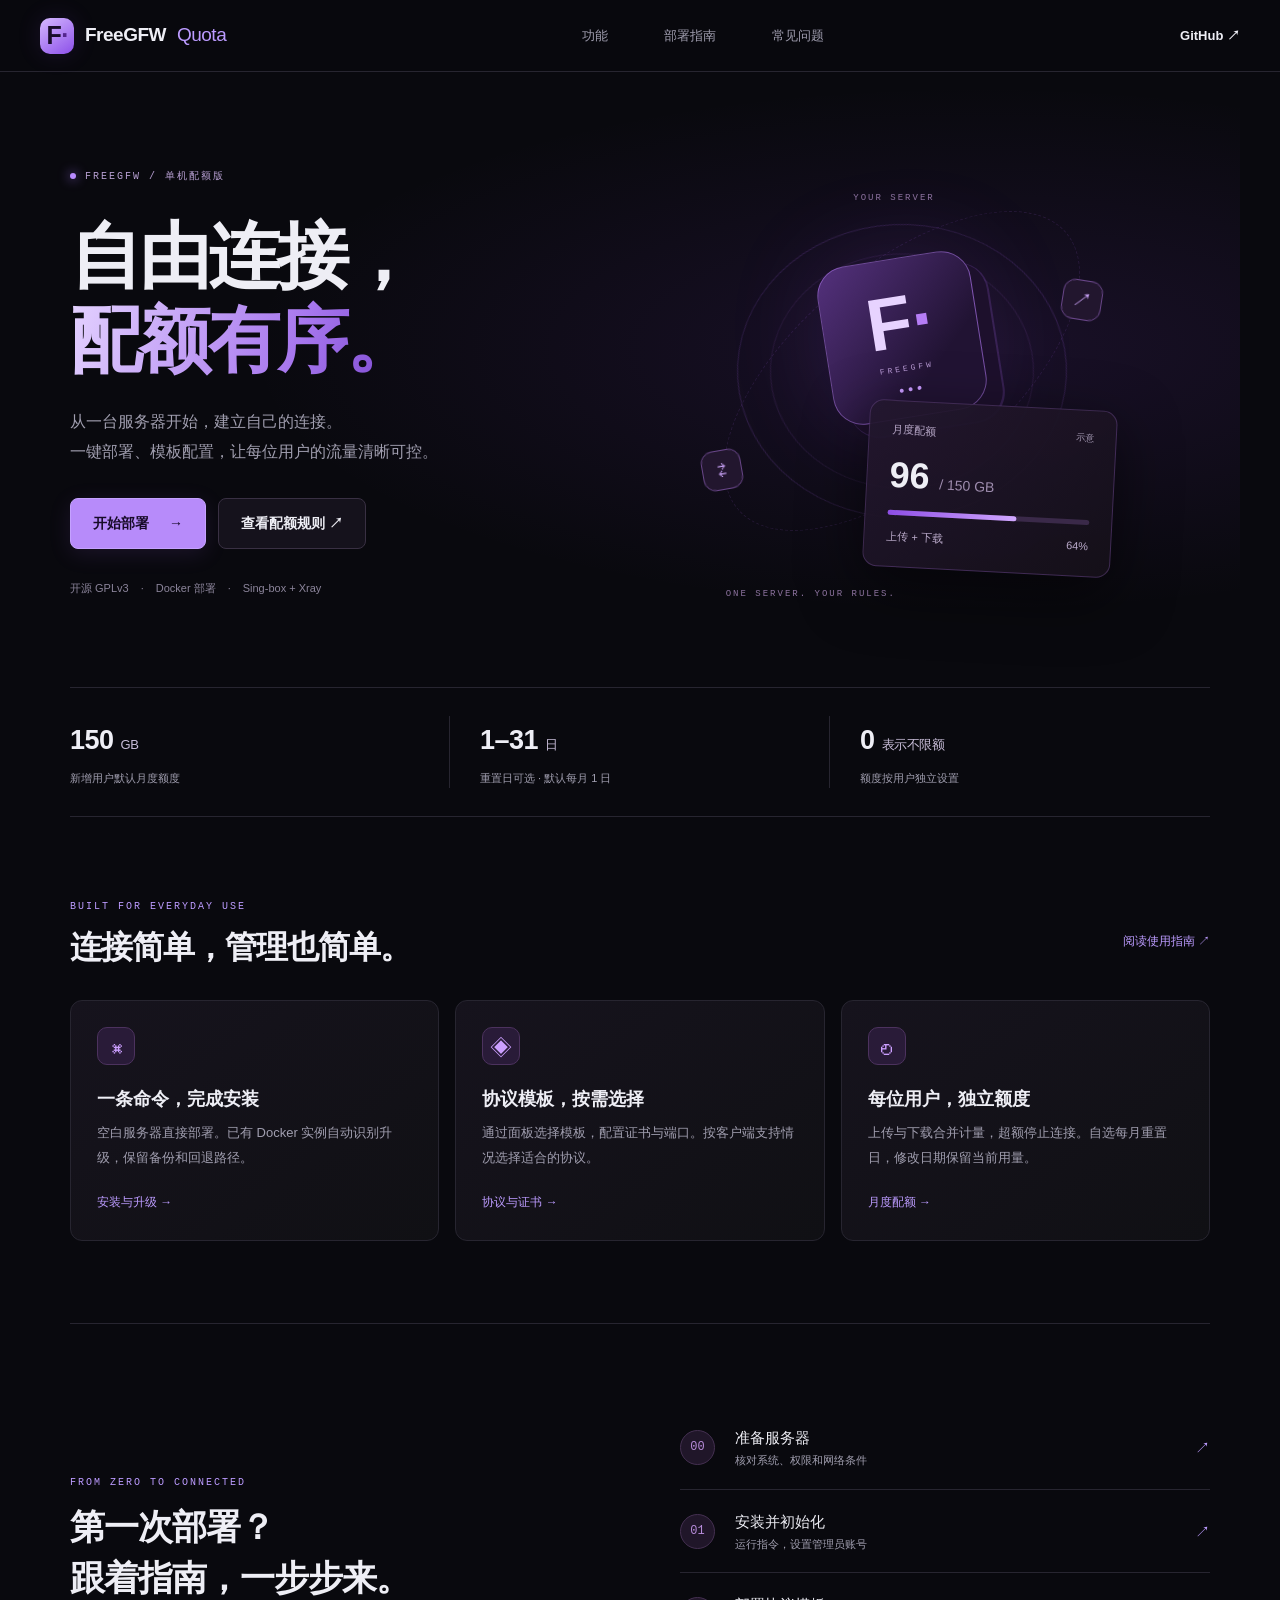
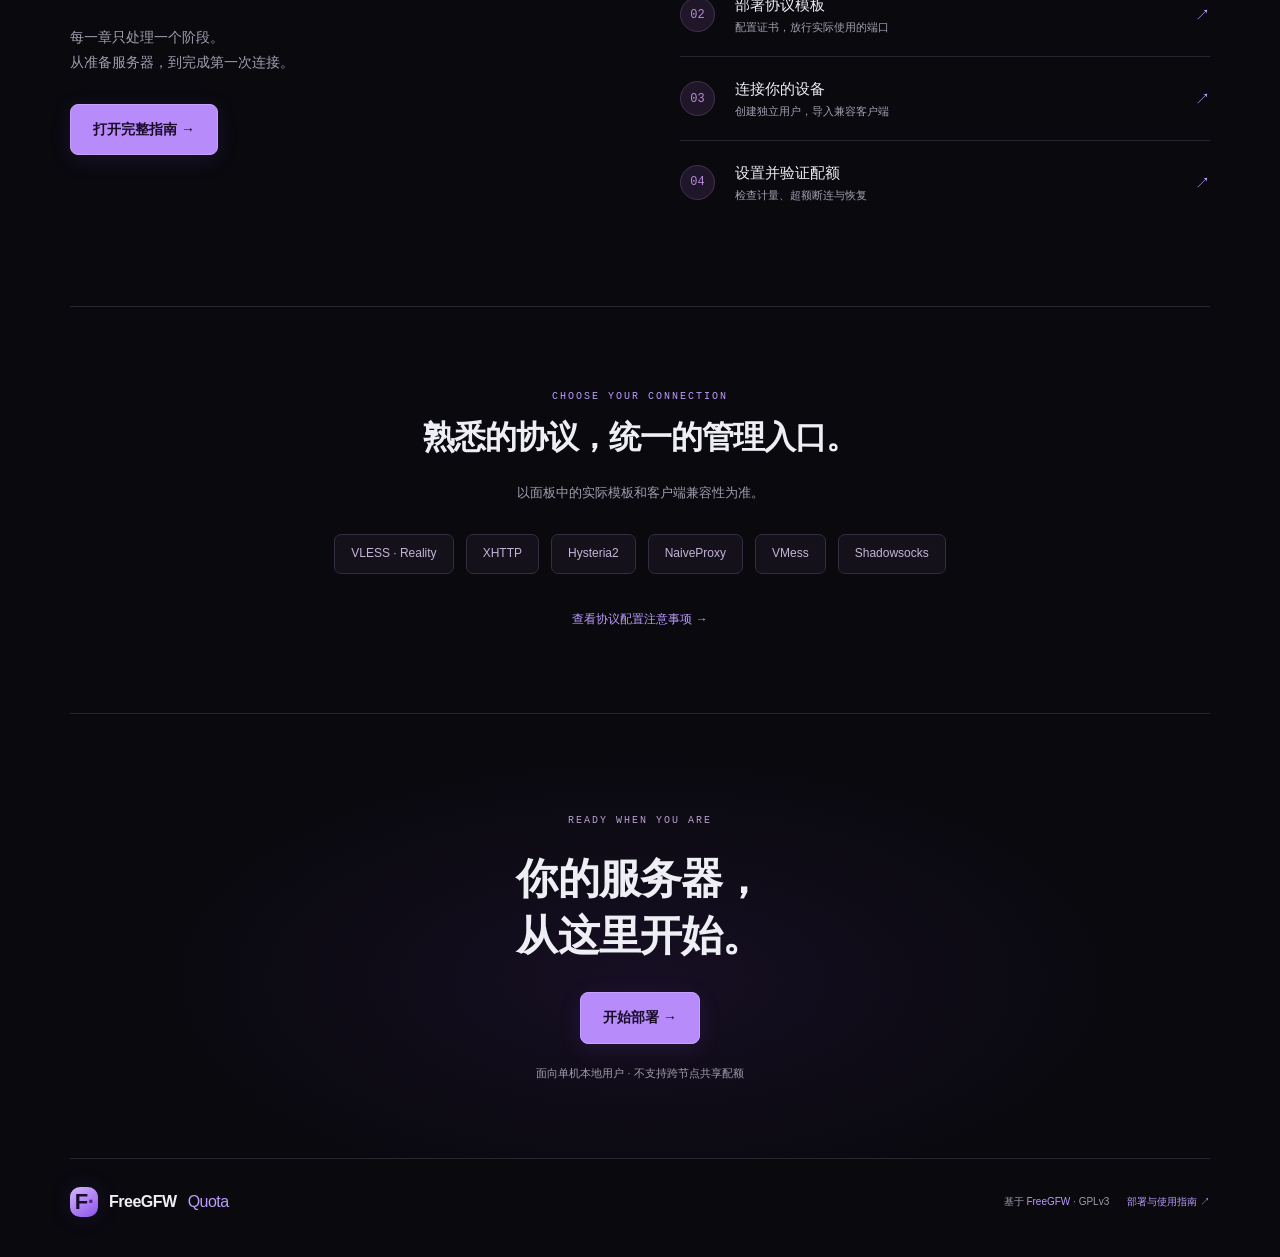
==== commit efcba68c: "Redesign docs with violet landing page and guided deployment" ====
--- a/docs/index.html
+++ b/docs/index.html
@@ -1,135 +1,10 @@
 <!doctype html>
-<html lang="zh-CN">
-<head>
-  <meta charset="utf-8">
-  <meta name="viewport" content="width=device-width,initial-scale=1">
-  <meta name="description" content="FreeGFW 单机配额版中文使用指南：一键部署、月度流量配额、用户管理、备份回退与故障排查。">
-  <meta name="theme-color" content="#f8fafb">
-  <title>FreeGFW Quota · 单机配额版使用指南</title>
-  <link rel="icon" href="icon.svg" type="image/svg+xml">
-  <link rel="stylesheet" href="style.css">
-  <script src="app.js" defer></script>
-</head>
-<body>
-<a class="skip" href="#main">跳转到正文</a>
-<header class="topbar">
-  <a class="brand" href="#overview" aria-label="FreeGFW Quota 首页"><span class="brandmark">F<span>·</span></span><span>FreeGFW <b>Quota</b></span></a>
-  <span class="header-label">中文使用指南</span>
-  <div class="header-actions"><button id="search-open" class="search-button" type="button"><span>⌕</span> 搜索文档 <kbd>/</kbd></button><button id="theme-toggle" class="icon-button" type="button" aria-label="切换为深色模式">◐</button><a class="github-link" href="https://github.com/GYJ-gif/freegfw-quota">GitHub ↗</a><button id="menu-toggle" class="icon-button mobile-only" type="button" aria-label="打开目录" aria-expanded="false" aria-controls="sidebar">☰</button></div>
-</header>
-<div class="layout">
-<aside id="sidebar" class="sidebar" aria-label="文档目录">
-  <div class="sidebar-heading">DOCUMENTATION <span>01</span></div>
-  <nav>
-    <p>开始使用</p><a href="#overview" class="active"><span>◈</span> 部署与使用</a><a href="#install"><span>↗</span> 一键部署</a><a href="#setup"><span>⊞</span> 首次使用</a>
-    <a href="#protocols"><span>≋</span> 协议与证书</a><a href="#clients"><span>⇄</span> 客户端连接</a><p>日常管理</p><a href="#warp"><span>☁</span> WARP 出站</a><a href="#quota"><span>◴</span> 月度配额</a><a href="#upgrade"><span>↻</span> 升级与回退</a><a href="#troubleshooting"><span>⌁</span> 故障排查</a>
-    <p>了解更多</p><a href="#faq"><span>?</span> 常见问题</a>
-  </nav>
-  <div class="sidebar-note"><span class="status-dot"></span> 使用顺序<p>安装 → 配置 → 连接 → 配额<br>首次使用先用测试用户验证</p></div>
-</aside>
-<main id="main">
-  <section id="overview" class="hero doc-section" data-title="部署与使用">
-    <div class="eyebrow"><span></span> FREEGFW · SINGLE-SERVER EDITION</div>
-    <h1>部署到连接，<br><span class="accent">一步步完成。</span></h1>
-    <p class="hero-description">安装面板、选择协议、添加用户、导入客户端。<br>按以下步骤完成部署，再设置每位用户的月度额度。</p>
-    <div class="hero-actions"><a class="button primary" href="#install">开始部署 <span>↗</span></a><a class="button secondary" href="#quota">了解配额规则 <span>→</span></a></div>
-    <div class="hero-tags"><span>Docker 部署</span><span>amd64 / arm64</span><span>按用户独立计量</span></div>
-    <div class="quota-preview" aria-label="配额计算示意，非实际服务器数据">
-      <div class="preview-heading"><span><i class="status-dot"></i> 月度流量</span><span class="demo-label">示意数据</span></div>
-      <div class="preview-number">96.0 <span>/ 150 GB</span></div><div class="meter"><span></span></div>
-      <div class="preview-foot"><span>已使用 64%</span><span>剩余 54 GB</span></div>
-      <div class="preview-detail"><span>↑ 上传 <b>24 GB</b></span><span>↓ 下载 <b>72 GB</b></span></div>
-      <p>上传 + 下载，共同计入当期额度</p>
-    </div>
-  </section>
-  <div class="facts"><div><b>150 <small>GB / 月</small></b><span>新增用户默认额度 · 可修改</span></div><div><b>每月 1 日 <small>00:00</small></b><span>默认日期 · 可在系统设置修改</span></div><div><b>0 <small>表示不限额</small></b><span>每个用户可单独设置</span></div></div>
-  <div class="callout"><strong>适合一台服务器上的本地用户管理。</strong><p>本版不支持节点互联或跨节点共享额度，也不适用于 Systemd 安装和非 host 网络的现有容器。</p></div>
-
-  <section id="install" class="doc-section" data-title="一键部署">
-    <div class="section-kicker">01 / GET STARTED</div><h2>一条指令，从这里开始。</h2><p class="section-lead">无需先安装原版。脚本会识别现有容器，自动选择全新安装或升级。</p>
-    <div class="requirements"><span><i>✓</i> Linux 服务器</span><span><i>✓</i> root 权限</span><span><i>✓</i> amd64 / arm64</span><span><i>✓</i> 可访问 GitHub 与镜像源</span></div>
-    <div class="install-panel">
-      <div class="tabbar" role="tablist" aria-label="安装方式"><button type="button" role="tab" aria-selected="true" aria-controls="install-content" id="tab-fresh" data-mode="fresh">全新安装</button><button type="button" role="tab" aria-selected="false" aria-controls="install-content" id="tab-upgrade" data-mode="upgrade" tabindex="-1">已有实例升级</button></div>
-      <div id="install-content" role="tabpanel" aria-labelledby="tab-fresh"><p id="install-description">空白服务器直接安装配额版；没有 Docker 时，自动使用 Docker 官方脚本安装。</p>
-      <div class="port-row"><label for="panel-port">面板端口</label><input id="panel-port" type="number" min="1" max="65535" value="8080" inputmode="numeric" aria-describedby="port-note"><span id="port-note">默认 8080，可按需更改</span></div><p id="port-error" class="error" role="alert" hidden>请输入 1–65535 之间的整数端口。</p>
-      <div class="codebox"><div class="codebar"><span><i></i> TERMINAL · ROOT</span><button type="button" data-copy="install-command">复制命令</button></div><pre><code id="install-command">curl -fSL https://raw.githubusercontent.com/GYJ-gif/freegfw-quota/main/install-quota.sh -o install-quota.sh &amp;&amp; bash install-quota.sh</code></pre></div>
-      <p class="version-note">在 Linux 服务器以 root 执行。已有实例升级时，请使用原面板端口。</p></div>
-    </div>
-    <div class="two-columns"><div><h3>运行前准备</h3><p>准备 <code>curl</code>、<code>tar</code>、<code>sha256sum</code>、<code>base64</code>、<code>mktemp</code> 和 <code>flock</code>。全新安装还需 <code>ss</code>，通常由 iproute2 / iproute 提供。</p><p>首次会在服务器本地构建镜像，请预留内存和磁盘空间，等待依赖下载与编译完成。</p></div><div><h3>脚本会做什么</h3><p>新装会创建持久化数据卷。升级会先构建镜像，再短暂停机、备份数据并切换容器，原容器与原数据卷保留。</p><p>脚本不会修改 SSH 或防火墙。请自行在云安全组和服务器防火墙放行面板端口，以及实际使用的节点端口。</p></div></div>
-    <details><summary>想先检查脚本，再决定运行？</summary><p>先用上方命令中 <code>&amp;&amp;</code> 之前的部分下载脚本，然后执行：</p><div class="codebox compact"><div class="codebar"><span>只检查，不部署</span><button type="button" data-copy="verify-command">复制</button></div><pre><code id="verify-command">bash install-quota.sh --help
-bash install-quota.sh --verify-bundle</code></pre></div><p><code>--verify-bundle</code> 只解码并校验内嵌源码，不部署服务。</p></details>
-  </section>
-
-  <section id="setup" class="doc-section" data-title="首次使用">
-    <div class="section-kicker">02 / FIRST CONNECTION</div><h2>部署之后，完成首次连接。</h2><p class="section-lead">安装成功代表面板已启动。完成初始化和实际连接测试后，再交给其他用户使用。</p>
-    <ol class="steps"><li><span>01</span><div><h3>打开面板，设置管理员账号</h3><p>全新安装访问 <code id="panel-address">http://服务器IP:8080</code>，在“系统设置 → 基本设置”填写管理员用户名和密码并保存。首次初始化前面板没有登录保护。升级用户继续使用原地址与原账号。</p></div></li><li><span>02</span><div><h3>配置节点，创建测试用户</h3><p>点击首次部署入口，按引导配置证书；选择“我是新手”进入模板列表，选好协议后点击“部署”。然后在“本地用户管理”中添加一个独立测试用户，设置较小额度。</p></div></li><li><span>03</span><div><h3>导入订阅，检查实际连接</h3><p>将面板生成的订阅或节点链接导入兼容客户端。先确认可以连接，再进行上传和下载，检查当期配额用量是否随流量增加。</p></div></li><li><span>04</span><div><h3>验证超额断连和恢复</h3><p>让测试用户达到额度，确认现有连接中断、无法建立新连接；随后提高额度，确认能恢复连接。完成这些检查后再设置正式额度。</p></div></li></ol>
-  </section>
-
-  <section id="protocols" class="doc-section" data-title="协议模板与证书">
-    <div class="section-kicker">03 / PROTOCOLS</div><h2>选择协议，配置证书和端口。</h2><p class="section-lead">面板基于 Sing-box 与 Xray，提供协议模板。先确认客户端支持所选协议，再完成部署。</p>
-    <div class="table-wrap"><table><thead><tr><th>模板</th><th>配置时关注什么</th></tr></thead><tbody>
-    <tr><th>VLESS + TCP + Reality + Vision</th><td>按模板核对 Reality 参数，客户端需支持 Reality / Vision；启用后验证计量和超额断连。</td></tr>
-    <tr><th>VLESS + XHTTP + Reality</th><td>客户端需同时支持 XHTTP 与 Reality，导入后核对传输配置。</td></tr>
-    <tr><th>VLESS + TCP + XTLS</th><td>准备模板要求的 TLS 证书，核对服务器名称与客户端兼容性。</td></tr>
-    <tr><th>Hysteria2</th><td>核对证书，并在安全组与防火墙放行节点使用的 UDP 端口。</td></tr>
-    <tr><th>NaiveProxy</th><td>核对 TLS 证书，使用支持 NaiveProxy 的客户端导入配置。</td></tr>
-    <tr><th>VMess + AEAD + TCP + TLS<br>VMess + AEAD + WS + TLS</th><td>配置 TLS 证书；使用 WebSocket 时同时核对路径等传输参数。</td></tr>
-    <tr><th>VMess + AEAD + TCP</th><td>不含 TLS 层，不能将它视作与 TLS 模板具有相同保护；按实际用途选择。</td></tr>
-    <tr><th>Shadowsocks (AES-256-GCM)</th><td>客户端需支持对应加密方式，保持服务器与客户端参数一致。</td></tr>
-    </tbody></table></div>
-    <h3>证书怎么配置</h3><ol class="instruction-list"><li>在首次部署引导或面板的“配置 SSL”入口打开证书设置。</li><li>按页面填写申请信息；若使用域名，先确认解析正确且服务器能够完成证书验证。</li><li>等待申请完成和服务重启。面板启用证书后，改用 HTTPS 地址访问。</li><li>使用 TLS 协议前确认已具备有效证书；面板端口与节点端口分别放行。</li></ol>
-    <p>如需自行调整参数，可通过自定义配置入口编辑模板；不熟悉配置时，先用内置模板完成一次连接。实际可选模板以面板显示为准。</p>
-  </section>
-  <section id="clients" class="doc-section" data-title="用户管理与客户端连接">
-    <div class="section-kicker">04 / CLIENTS</div><h2>添加用户，把连接导入设备。</h2>
-    <ol class="steps"><li><span>01</span><div><h3>为使用者创建独立用户</h3><p>打开“本地用户管理 → 添加用户”，填写方便识别的用户名。建议每位使用者单独创建用户，避免共用身份导致用量混在一起。</p></div></li><li><span>02</span><div><h3>设置限速与月度额度</h3><p>按需设置限速（Mbps）与月度配额（GB）。限速的 0 表示不限速，配额的 0 表示不限额，两者分别控制速度与总用量。</p></div></li><li><span>03</span><div><h3>打开“连接码”并导入</h3><p>在用户操作中打开“连接码”，用兼容客户端扫描二维码，或复制连接 / 订阅链接导入。手机、电脑和平板都需要使用支持所选协议的客户端。</p></div></li><li><span>04</span><div><h3>选择节点并测试</h3><p>在客户端选中导入的节点并连接，检查网页访问、上传和下载，再回到面板查看用量。节点参数改变后，按客户端方式更新订阅或重新导入。</p></div></li></ol>
-    <div class="callout"><strong>连接码与订阅链接就是用户的连接凭据。</strong><p>只分享给对应使用者，不要公开发布。删除用户前确认已不再需要其访问权限。</p></div>
-  </section>
-  <section id="warp" class="doc-section" data-title="Cloudflare WARP 出站">
-    <div class="section-kicker">05 / OUTBOUND</div><h2>按需启用 WARP 出站。</h2><p class="section-lead">WARP 是服务器的可选出站隧道，不替代用户连接服务器所用的协议。</p>
-    <ol class="instruction-list"><li>进入“系统设置 → 基本设置”。</li><li>勾选“启用 Cloudflare WARP 出站隧道”，点击“保存”。</li><li>等待配置重载，重新连接客户端并检查网络是否可用。</li><li>如果开启后无法访问，取消勾选并保存，恢复原出站后再检查服务器网络。</li></ol>
-    <p>启用后，经过 WARP 的流量使用其出口。是否能访问某个网站或服务取决于出口与目标服务策略，不保证解除地区或账号限制。</p>
-  </section>
-
-  <section id="quota" class="doc-section" data-title="月度配额">
-    <div class="section-kicker">06 / QUOTA RULES</div><h2>每一份流量，都有清楚的规则。</h2><p class="section-lead">按用户独立设置，上传与下载相加。累计历史流量和当期配额用量是不同指标。</p>
-    <div class="table-wrap"><table><thead><tr><th scope="col">规则</th><th scope="col">具体行为</th></tr></thead><tbody><tr><th scope="row">默认额度</th><td>新增用户默认 150 GB / 月，可在用户行修改；0 表示不限额。</td></tr><tr><th scope="row">旧用户迁移</th><td>首次升级时，未设置过配额的旧用户默认不限额；已有额度和当期用量保留。</td></tr><tr><th scope="row">计量方式</th><td>上传 + 下载；1 GB = 1,000,000,000 字节。</td></tr><tr><th scope="row">重置时间</th><td>默认每月 1 日北京时间 00:00；可选 1–31 日，没有该日期的月份按月末执行。</td></tr><tr><th scope="row">达到额度</th><td>断开连接并拒绝新连接；下个周期自动恢复，也可提高额度后恢复。</td></tr><tr><th scope="row">数据保存</th><td>正常退出保存用量；强杀或断电可能丢失最后约一秒用量，并发数据可能造成少量超额。</td></tr></tbody></table></div>
-    <div class="callout"><strong>设置重置日</strong><p>进入“系统设置 → 基本设置 → 月度配额重置日”，选择 1–31 日并保存。所有本地用户使用同一重置日。修改日期保留当前用量，下次按新日期重置；旧版升级默认设为 1 日，保留原周期内用量。</p></div>
-    <div class="callout subtle"><strong>Vision 计量的取舍</strong><p>配额版关闭可能绕过计量的原始套接字快速复制路径，这可能增加 CPU 使用。真实 Reality + Vision 场景的端到端测试仍待完成，请以本机验收结果为准。</p></div>
-  </section>
-
-  <section id="upgrade" class="doc-section" data-title="升级与回退">
-    <div class="section-kicker">07 / DATA & RECOVERY</div><h2>升级有备份，回退有路径。</h2><p class="section-lead">适用于已有 Docker 实例。升级前先确认旧服务正常，并保留脚本输出的备份路径。</p>
-    <div class="flow" aria-label="升级流程"><div><b>01</b><strong>构建新版</strong><span>旧服务继续运行</span></div><span class="flow-arrow">→</span><div><b>02</b><strong>停机并备份</strong><span>复制 /data</span></div><span class="flow-arrow">→</span><div><b>03</b><strong>新数据卷启动</strong><span>保留原容器与数据</span></div></div>
-    <h3>升级条件</h3><p>现有容器需命名为 <code>freegfw</code>，处于运行状态，使用 <code>host</code> 网络，并有 <code>/data</code> 持久化挂载。旧面板需完成账号设置并返回登录认证要求。</p>
-    <h3>恢复到升级前</h3><p>备份位于 <code>/opt/freegfw-quota/backups/</code>。升级成功后会输出具体的 <code>rollback.sh</code> 路径；使用该完整路径执行，不要直接复制占位符。</p><div class="codebox compact"><div class="codebar"><span>示例 · 请替换为实际备份目录</span></div><pre><code>bash /opt/freegfw-quota/backups/实际备份目录/rollback.sh</code></pre></div>
-    <p>升级失败时脚本会尝试自动恢复旧容器。回退恢复的是升级前的数据，升级后新增用户、配置变动与流量统计不会自动合并回旧版。</p><div class="callout"><strong>后续更新请使用配额版脚本。</strong><p>不要使用原版 FreeGFW 安装脚本更新这个修改版。全新安装失败时保留容器和数据卷供排查，不适用“恢复旧版”流程。</p></div>
-  </section>
-
-  <section id="troubleshooting" class="doc-section" data-title="故障排查">
-    <div class="section-kicker">08 / TROUBLESHOOTING</div><h2>遇到问题，先从这里查。</h2><p class="section-lead">先确定是构建、面板访问还是节点连接的问题，再做对应处理。</p>
-    <details><summary>面板打不开</summary><p>确认安装输出成功、容器正在运行，访问端口与设置一致。检查云安全组及本机防火墙；服务器本地能访问，不代表公网已放行。新装默认使用 HTTP。</p><div class="codebox compact"><div class="codebar"><span>只读检查</span><button type="button" data-copy="diagnose-command">复制</button></div><pre><code id="diagnose-command">docker ps -a --filter name=freegfw
-docker logs --tail 100 freegfw</code></pre></div><p>日志可能包含服务器信息，公开提交问题前请隐藏密码、订阅链接与私钥。</p></details>
-    <details><summary>提示面板端口已占用</summary><p>回到上方“一键部署”，选择未被使用的端口后重新复制命令；同时调整安全组和访问地址。不要为了释放端口直接删除不明服务。</p></details>
-    <details><summary>提示 Docker 不可用或缺少工具</summary><p>已安装的 Docker 不会被重装，请先确认其服务已启动。缺少其他工具时，根据报错使用对应 Linux 发行版的包管理器安装；<code>ss</code> 通常包含在 iproute2 / iproute 中。</p></details>
-    <details><summary>镜像构建很慢或失败</summary><p>首次会下载 Go 依赖和基础镜像，耗时取决于服务器网络与资源。检查输出中的下载错误、磁盘空间或内存不足。旧实例的升级在构建成功前不会停机。</p></details>
-    <details><summary>重复运行提示旧面板未返回 401</summary><p>如果是刚安装的空白面板，请先在页面设置管理员账号和密码。已初始化时，核对面板端口；自定义端口需通过 <code>FREEGFW_PANEL_PORT</code> 传入。</p></details>
-    <details><summary>连接正常，但流量统计或断连不符合预期</summary><p>确认运行的是配额版，并查看当期配额用量，而不是累计上传 / 下载。使用独立用户重新测试上传、下载和超额恢复。计量修复不会补算此前漏记的用量；真实 Reality + Vision 组合仍需实机验证。</p></details>
-  </section>
-
-  <section id="faq" class="doc-section" data-title="常见问题">
-    <div class="section-kicker">09 / FAQ</div><h2>你可能还想知道。</h2>
-    <details><summary>必须先安装原版 FreeGFW 吗？</summary><p>不需要。上方命令可直接安装配额版；检测到已有 freegfw 容器时自动进入升级流程。</p></details>
-    <details><summary>需要购买域名吗？</summary><p>面板可先通过服务器 IP 和端口访问。节点是否需要域名取决于协议和证书配置：使用域名申请证书时，先把域名解析到服务器；Reality 与普通 TLS 的配置要求不同，请按所选模板填写。</p></details>
-    <details><summary>能在 Windows 上直接运行安装命令吗？</summary><p>不能直接在 Windows PowerShell 里运行。请通过 SSH 登录 Linux 服务器，再以 root 执行本页命令。</p></details>
-    <details><summary>支持多台服务器共享一个人的配额吗？</summary><p>不支持。本版只管理单机本地用户，不能将上游的节点互联能力视作本版的跨节点配额能力。</p></details>
-  </section>
-
-  <footer><a class="brand" href="#overview"><span class="brandmark small">F<span>·</span></span><span>FreeGFW <b>Quota</b></span></a><p>部署 · 配置 · 连接 · 配额<br>基于 <a href="https://github.com/haradakashiwa/freegfw">FreeGFW</a> · GPLv3</p><a href="#overview">回到顶部 ↑</a></footer>
-</main>
-<aside class="on-this-page"><span>阅读路线</span><a href="#install">安装与准备</a><a href="#setup">完成首次连接</a><a href="#quota">理解计量规则</a><a href="#upgrade">保留恢复路径</a><div class="reading-note">第一次部署？<p>先安装，再用小额度测试用户验证计量与断连。</p></div></aside>
-</div>
-<dialog id="search-dialog" aria-labelledby="search-title"><div class="search-dialog-top"><label id="search-title" for="search-input">搜索文档</label><button id="search-close" type="button" aria-label="关闭搜索">✕</button></div><input id="search-input" type="search" placeholder="输入关键词，如：端口、回退、配额" autocomplete="off"><div id="search-results" aria-live="polite"></div><p class="search-hint">在本页查找 · Esc 关闭</p></dialog>
-<div id="toast" class="toast" role="status" aria-live="polite"></div>
-</body>
-</html>
+<html lang="zh-CN" data-theme="dark"><head><meta charset="utf-8"><meta name="viewport" content="width=device-width,initial-scale=1"><meta name="description" content="FreeGFW Quota 单机配额版：从一键安装到客户端连接，逐步完成部署与月度流量管理。"><meta name="theme-color" content="#09090e"><title>FreeGFW Quota · 自由连接，配额有序</title><link rel="icon" href="icon.svg"><link rel="stylesheet" href="style.css"><script src="home.js" defer></script></head>
+<body class="landing"><a class="skip" href="#main">跳转到正文</a><header class="topbar"><a class="brand" href="index.html"><span class="brandmark">F<span>·</span></span>FreeGFW <b>Quota</b></a><nav class="home-nav" aria-label="主导航"><a href="#features">功能</a><a href="guide.html">部署指南</a><a href="guide.html#faq">常见问题</a></nav><a class="github-link" href="https://github.com/GYJ-gif/freegfw-quota">GitHub ↗</a></header>
+<main id="main" class="home-main"><section class="cover"><div class="cover-grid" aria-hidden="true"></div><div class="cover-copy"><div class="release"><span></span> FREEGFW / 单机配额版</div><h1>自由连接，<br><em>配额有序。</em></h1><p>从一台服务器开始，建立自己的连接。<br>一键部署、模板配置，让每位用户的流量清晰可控。</p><div class="hero-actions"><a class="button primary" href="guide.html">开始部署 <span>→</span></a><a class="button secondary" href="guide.html#quota">查看配额规则 ↗</a></div><div class="cover-meta"><span>开源 GPLv3</span><i>·</i><span>Docker 部署</span><i>·</i><span>Sing-box + Xray</span></div></div>
+<div class="cover-art" aria-label="单机用户配额示意，非实时数据"><div class="orbit orbit-one"></div><div class="orbit orbit-two"></div><div class="orbit-label label-top">YOUR SERVER</div><div class="server-cube"><span>F<span>·</span></span><small>FREEGFW</small><div class="server-lights"><i></i><i></i><i></i></div></div><div class="mini-card"><div class="mini-top"><span>月度配额</span><small>示意</small></div><div class="mini-value">96 <span>/ 150 GB</span></div><div class="mini-meter"><i></i></div><div class="mini-bottom"><span>上传 + 下载</span><span>64%</span></div></div><div class="node node-a">↗</div><div class="node node-b">⇄</div><div class="orbit-label label-bottom">ONE SERVER. YOUR RULES.</div></div></section>
+<div class="home-stats"><div><b>150 <small>GB</small></b><span>新增用户默认月度额度</span></div><div><b>1–31 <small>日</small></b><span>重置日可选 · 默认每月 1 日</span></div><div><b>0 <small>表示不限额</small></b><span>额度按用户独立设置</span></div></div>
+<section id="features" class="home-section"><div class="section-kicker">BUILT FOR EVERYDAY USE</div><div class="section-title"><h2>连接简单，管理也简单。</h2><a href="guide.html#clients">阅读使用指南 ↗</a></div><div class="feature-grid"><a href="guide.html#install"><span class="feature-icon">⌘</span><h3>一条命令，完成安装</h3><p>空白服务器直接部署。已有 Docker 实例自动识别升级，保留备份和回退路径。</p><span class="card-link">安装与升级 →</span></a><a href="guide.html#protocols"><span class="feature-icon">◈</span><h3>协议模板，按需选择</h3><p>通过面板选择模板，配置证书与端口。按客户端支持情况选择适合的协议。</p><span class="card-link">协议与证书 →</span></a><a href="guide.html#quota"><span class="feature-icon">◴</span><h3>每位用户，独立额度</h3><p>上传与下载合并计量，超额停止连接。自选每月重置日，修改日期保留当前用量。</p><span class="card-link">月度配额 →</span></a></div></section>
+<section class="home-section journey"><div><div class="section-kicker">FROM ZERO TO CONNECTED</div><h2>第一次部署？<br>跟着指南，一步步来。</h2><p>每一章只处理一个阶段。<br>从准备服务器，到完成第一次连接。</p><a class="button primary" href="guide.html">打开完整指南 →</a></div><ol class="journey-list"><li><a href="guide.html"><span>00</span><div><b>准备服务器</b><small>核对系统、权限和网络条件</small></div><i>↗</i></a></li><li><a href="guide.html#install"><span>01</span><div><b>安装并初始化</b><small>运行指令，设置管理员账号</small></div><i>↗</i></a></li><li><a href="guide.html#protocols"><span>02</span><div><b>部署协议模板</b><small>配置证书，放行实际使用的端口</small></div><i>↗</i></a></li><li><a href="guide.html#clients"><span>03</span><div><b>连接你的设备</b><small>创建独立用户，导入兼容客户端</small></div><i>↗</i></a></li><li><a href="guide.html#quota"><span>04</span><div><b>设置并验证配额</b><small>检查计量、超额断连与恢复</small></div><i>↗</i></a></li></ol></section>
+<section class="home-section protocol-band"><div class="section-kicker">CHOOSE YOUR CONNECTION</div><h2>熟悉的协议，统一的管理入口。</h2><p>以面板中的实际模板和客户端兼容性为准。</p><div class="protocol-chips"><span>VLESS · Reality</span><span>XHTTP</span><span>Hysteria2</span><span>NaiveProxy</span><span>VMess</span><span>Shadowsocks</span></div><a href="guide.html#protocols">查看协议配置注意事项 →</a></section>
+<section class="final-cta"><span class="release">READY WHEN YOU ARE</span><h2>你的服务器，<br>从这里开始。</h2><a class="button primary" href="guide.html">开始部署 →</a><p>面向单机本地用户 · 不支持跨节点共享配额</p></section><footer><a class="brand" href="index.html"><span class="brandmark small">F<span>·</span></span>FreeGFW <b>Quota</b></a><p>基于 <a href="https://github.com/haradakashiwa/freegfw">FreeGFW</a> · GPLv3</p><a href="guide.html">部署与使用指南 ↗</a></footer></main></body></html>
--- a/docs/style.css
+++ b/docs/style.css
@@ -9,3 +9,16 @@
 @media(prefers-reduced-motion:reduce){html{scroll-behavior:auto}*,*:before,*:after{transition:none!important;animation:none!important}}
 
 .instruction-list{font-size:13px;color:var(--muted);padding-left:23px}.instruction-list li{margin:10px 0}#protocols tbody th{white-space:normal;width:43%;overflow-wrap:anywhere}.hero h1{font-size:48px}@media(max-width:580px){.hero h1{font-size:39px}#protocols tbody th{font-size:10px}}
+
+/* Black / violet visual system shared by home and guide. */
+:root,html[data-theme=dark]{color-scheme:dark;--bg:#09090e;--surface:#121219;--text:#eeeef5;--muted:#a09eaf;--line:#272530;--green:#bc9bff;--green-soft:#21182f;--header:rgba(9,9,14,.88);--code:#0b0a11;--shadow:0 24px 80px #0005}
+html[data-theme=light]{color-scheme:light;--bg:#faf9ff;--surface:#f0edf7;--text:#211c30;--muted:#62596f;--line:#ddd6e9;--green:#7440bf;--green-soft:#ece2ff;--header:rgba(250,249,255,.94);--code:#15101f}
+::selection{background:#7444aa;color:white}button:focus-visible,a:focus-visible,input:focus-visible,summary:focus-visible{outline-color:#bc9bff}.topbar{height:72px;padding:0 max(28px,calc((100vw - 1200px)/2));gap:32px}.brand{font-size:19px}.brandmark,html[data-theme=dark] .brandmark{background:linear-gradient(145deg,#d5b8ff,#8c50e9);color:#190d2a;box-shadow:0 0 24px #9455e922}.brandmark span,html[data-theme=dark] .brandmark span{color:#54258e}.button{border-radius:8px;padding:12px 22px;font-size:14px;display:inline-flex;align-items:center;gap:20px;transition:transform .2s,background .2s}.button:hover{transform:translateY(-2px)}.primary,html[data-theme=dark] .primary{background:#b78bfa;color:#170b28;border:1px solid #c5a2ff;box-shadow:0 5px 22px #9c62e520}.secondary{color:var(--text);background:#15121c;border:1px solid #393043}.status-dot{background:var(--green)}.callout,html[data-theme=dark] .callout{border:1px solid #423052;background:var(--green-soft)}.callout.subtle{background:var(--surface);border-color:var(--line)}nav a.active,html[data-theme=dark] nav a.active{background:var(--green-soft);border-color:#594071;color:var(--green)}.codebox{background:var(--code);border:1px solid var(--line)}.codebar{background:#191421;color:#c0afda}.codebar button{color:#dfcaff;border-color:#594071}pre{color:#e6d9fa;white-space:pre-wrap;overflow-wrap:anywhere}dialog::backdrop{background:#07050dcc}.error{color:#ff9eaf}.guide-page .layout{grid-template-columns:235px minmax(0,850px) 180px;max-width:1380px}.guide-page main{padding:0 45px;min-height:calc(100vh - 72px)}.guide-page .doc-section{border:0;padding:48px 0 30px;min-height:60vh}.guide-page .doc-section[hidden]{display:none}.guide-page h1{font-size:36px;letter-spacing:-1px;line-height:1.35}.guide-page h2{font-size:28px}.guide-page .section-lead{font-size:16px;color:var(--muted)}.guide-page p,.guide-page .steps p,.guide-page .instruction-list,.guide-page td{font-size:14px;line-height:1.9}.guide-page .sidebar{top:72px;height:calc(100dvh - 72px)}.guide-page .on-this-page{top:72px;padding-top:50px}.guide-page .section-kicker{color:var(--green);font-size:11px;letter-spacing:2px}.chapter-goal{padding:18px 20px;border:1px solid var(--line);border-radius:10px;margin:28px 0;font-weight:600}.chapter-goal span{display:block;color:var(--muted);font-weight:400;margin-top:4px}.route-cards{display:grid;gap:9px}.route-cards a{padding:13px 18px;background:var(--surface);border:1px solid var(--line);border-radius:8px}.route-cards b{margin-right:15px;color:var(--muted)}.chapter-pagination{display:grid;grid-template-columns:1fr 1fr;gap:16px;border-top:1px solid var(--line);padding:25px 0}.chapter-pagination a{border:1px solid var(--line);border-radius:10px;padding:16px 20px;color:var(--text)}.chapter-pagination a:hover{border-color:var(--green);background:var(--surface)}.chapter-pagination a:last-child{text-align:right}.chapter-pagination span{display:block;color:var(--muted);font-size:12px}.chapter-pagination strong{font-size:15px}.guide-page footer{border-top:1px solid var(--line)}
+.landing .topbar{justify-content:space-between}.home-nav{display:flex;gap:30px;font-size:13px}.home-nav a{color:var(--muted)}.home-nav a:hover{color:var(--text)}.home-main{max-width:1200px;margin:auto;padding:0 30px}.cover{position:relative;display:grid;grid-template-columns:1.12fr 1fr;align-items:center;min-height:615px;gap:20px}.cover-grid{position:absolute;inset:0 -30px;pointer-events:none;background:radial-gradient(ellipse at 78% 45%,#8c42df20,transparent 55%);z-index:-1}.release{display:inline-flex;gap:9px;align-items:center;color:#b8a0d3;letter-spacing:2px;font:10px/1.5 Consolas,monospace}.release>span{width:6px;height:6px;border-radius:50%;background:#b98bff;box-shadow:0 0 12px #a173ff}.cover h1{font-size:clamp(50px,5.6vw,76px);line-height:1.17;letter-spacing:-3px;margin:28px 0 24px;font-weight:750}.cover h1 em{font-style:normal;background:linear-gradient(110deg,#e4d2ff,#a777ee 65%,#7844cd);background-clip:text;color:transparent}.cover-copy>p{font-size:16px;color:var(--muted);line-height:1.9}.hero-actions{display:flex;gap:12px;margin:30px 0}.cover-meta{display:flex;gap:12px;font-size:11px;color:#8c859b}.cover-meta i{font-style:normal}.cover-art{height:420px;position:relative;isolation:isolate}.orbit{position:absolute;left:50%;top:48%;width:330px;height:330px;border:1px solid #8850c43d;border-radius:50%;transform:translate(-50%,-50%) rotateX(27deg) rotate(-20deg)}.orbit-two{width:430px;height:210px;transform:translate(-50%,-50%) rotate(-40deg);border-style:dashed;border-color:#915bc929}.orbit-one:before{content:'';position:absolute;inset:32px;border:1px solid #75439b33;border-radius:50%}.server-cube{position:absolute;left:50%;top:40%;transform:translate(-50%,-50%) rotate(-9deg);width:155px;height:160px;border:1px solid #be85ff77;border-radius:30px;background:linear-gradient(135deg,#54317d,#211333 70%);box-shadow:14px 14px 0 #1d102c,15px 15px 0 1px #6e419b55,0 0 100px #a253ff24;display:flex;align-items:center;justify-content:center;flex-direction:column}.server-cube>span{font-size:74px;font-weight:800;line-height:1;color:#e7d3ff}.server-cube>span span{color:#b57df5}.server-cube small{font:8px Consolas,monospace;letter-spacing:3px;color:#b89ad5;margin-top:5px}.server-lights{display:flex;gap:5px;margin-top:15px}.server-lights i{width:4px;height:4px;border-radius:50%;background:#c89aff}.mini-card{position:absolute;right:8px;bottom:18px;width:248px;border:1px solid #6d4a8f70;border-radius:14px;background:linear-gradient(140deg,#23172fef,#151019f5);padding:19px 22px;box-shadow:0 20px 60px #0008;transform:rotate(3deg)}.mini-top,.mini-bottom{display:flex;justify-content:space-between;color:#b9a9c9;font-size:11px}.mini-top small{color:#a69ab4}.mini-value{font-size:36px;line-height:1.5;font-weight:600;margin:8px 0}.mini-value span{font-size:14px;color:#9e8cae;font-weight:400}.mini-meter{height:5px;background:#3a2949;border-radius:4px;margin-bottom:12px}.mini-meter i{display:block;height:100%;width:64%;background:linear-gradient(90deg,#8d4de5,#d1a8ff);border-radius:4px}.orbit-label{position:absolute;color:#8d739f;font:9px Consolas,monospace;letter-spacing:2px}.label-top{top:23px;left:39%}.label-bottom{bottom:-9px;left:10%}.node{position:absolute;width:40px;height:40px;border-radius:12px;background:#22162e;border:1px solid #684588;color:#c7a0f4;display:grid;place-items:center;font-size:20px}.node-a{top:110px;right:20px;transform:rotate(9deg)}.node-b{left:20px;bottom:100px;transform:rotate(-10deg)}.home-stats{display:grid;grid-template-columns:repeat(3,1fr);border-top:1px solid var(--line);border-bottom:1px solid var(--line);padding:28px 0}.home-stats>div{padding:0 30px;border-right:1px solid var(--line)}.home-stats>div:first-child{padding-left:0}.home-stats>div:last-child{border:0}.home-stats b{font-size:27px;letter-spacing:-.5px}.home-stats small{font-size:13px;color:#c8bdd8;font-weight:400}.home-stats span{display:block;color:var(--muted);font-size:11px;margin-top:4px}.home-section{padding:82px 0;border-bottom:1px solid var(--line)}.section-title{display:flex;justify-content:space-between;align-items:center;margin-bottom:30px;gap:20px}.home-section h2{font-size:32px;letter-spacing:-1px;margin:12px 0 22px}.section-title h2{margin-bottom:0}.section-title>a{font-size:12px;white-space:nowrap}.section-kicker{font:10px/1.5 Consolas,monospace;letter-spacing:2px;color:var(--green)}.feature-grid{display:grid;grid-template-columns:repeat(3,1fr);gap:16px}.feature-grid>a{display:block;padding:26px;background:linear-gradient(145deg,#16131d,#101014);border:1px solid var(--line);border-radius:12px;color:var(--text);transition:border-color .2s,transform .2s}.feature-grid>a:hover{border-color:#70518d;transform:translateY(-4px)}.feature-icon{width:38px;height:38px;border:1px solid #4c325e;border-radius:10px;background:#291b38;display:grid;place-items:center;color:#cc9fff;font-size:22px}.feature-grid h3{font-size:18px;margin:22px 0 10px}.feature-grid p{font-size:13px;color:var(--muted);line-height:1.9}.card-link{display:block;margin-top:22px;color:var(--green);font-size:12px}.journey{display:grid;grid-template-columns:1fr 1fr;gap:80px;align-items:center}.journey h2{font-size:35px;line-height:1.45}.journey p{color:var(--muted);font-size:14px;margin-bottom:28px}.journey-list{list-style:none;margin:0;padding:0}.journey-list li+li{border-top:1px solid var(--line)}.journey-list a{display:flex;align-items:center;gap:20px;padding:18px 0;color:var(--text)}.journey-list a>span{font:12px Consolas,monospace;color:#b68bd9;background:#201629;border:1px solid #443051;border-radius:50%;width:35px;height:35px;display:grid;place-items:center}.journey-list b{display:block;font-size:15px;font-weight:500}.journey-list small{display:block;font-size:11px;color:var(--muted)}.journey-list i{margin-left:auto;font-style:normal;color:var(--green)}.protocol-band{text-align:center}.protocol-band p{font-size:13px;color:var(--muted)}.protocol-chips{display:flex;flex-wrap:wrap;gap:12px;justify-content:center;margin:30px 0}.protocol-chips span{padding:8px 16px;border:1px solid #352c41;border-radius:7px;background:#14111a;font-size:12px;color:#c5b4d8}.protocol-band>a{font-size:12px}.final-cta{text-align:center;padding:90px 0 75px;background:radial-gradient(ellipse at 50% 60%,#6732a324,transparent 60%)}.final-cta h2{font-size:42px;line-height:1.35;margin:20px 0 28px}.final-cta p{font-size:11px;color:var(--muted);margin:20px 0 0}.home-main footer{border-top:1px solid var(--line);padding:28px 0 40px}
+@media(max-width:1100px){.guide-page .layout{grid-template-columns:215px minmax(0,1fr)}.guide-page .on-this-page{display:none}.cover-art{transform:scale(.88)}.home-nav{gap:20px}.journey{gap:40px}}
+@media(max-width:800px){.topbar{padding:0 22px;height:64px}.home-nav a:first-child{display:none}.home-nav{gap:16px;font-size:12px}.home-main{padding:0 24px}.cover{grid-template-columns:1fr;gap:0;padding:60px 0 25px}.cover-copy{text-align:center}.cover h1{font-size:62px}.hero-actions,.cover-meta{justify-content:center}.cover-art{width:440px;max-width:100%;margin:auto;height:350px;transform:scale(.9)}.home-stats>div{padding:0 16px}.feature-grid{grid-template-columns:1fr}.feature-grid>a{padding:24px}.journey{grid-template-columns:1fr;gap:30px}.home-section{padding:55px 0}.section-title{align-items:flex-start;flex-direction:column;gap:8px}.home-section h2{font-size:29px}.guide-page .layout{display:block}.guide-page main{padding:0 24px}.guide-page .sidebar{top:64px;height:calc(100dvh - 64px)}.guide-page h1{font-size:29px}.guide-page .hero-actions{justify-content:flex-start}}
+@media(max-width:480px){.landing .topbar{gap:12px;padding:0 18px}.landing .brand{font-size:15px}.home-nav{gap:12px}.home-nav a:last-child{display:none}.cover h1{font-size:52px}.cover-copy>p{font-size:13px}.cover .button{padding:11px 15px;font-size:12px;gap:8px}.cover-meta{font-size:9px;gap:8px}.cover-art{height:320px}.orbit-one{width:280px;height:280px}.orbit-two{width:340px;height:180px}.mini-card{right:0;bottom:0;width:210px;padding:15px 18px}.server-cube{width:135px;height:140px;left:45%}.node-b{left:0;bottom:60px}.node-a{right:0;top:70px}.label-bottom{bottom:-24px;font-size:8px}.home-stats{margin-top:24px;padding:24px 0}.home-stats b{font-size:21px}.home-stats small{display:block;font-size:10px}.home-stats span{font-size:9px}.home-stats>div{padding:0 12px}.home-stats>div:last-child{padding-right:0}.chapter-pagination{gap:10px}.chapter-pagination a{padding:14px 12px}.guide-page .doc-section{padding-top:30px}.guide-page h2{font-size:24px}}
+
+.codebar i{background:#b98bff}.guide-page .sidebar{scrollbar-width:thin;scrollbar-color:#3d304e transparent}.guide-page .on-this-page a{line-height:1.7;margin-bottom:10px}.guide-page [hidden]{display:none!important}
+
+.cover>*{min-width:0}.cover-art{width:100%;max-width:440px}@media(max-width:800px){.cover{grid-template-columns:minmax(0,1fr)}.cover-art{width:100%;max-width:440px}}
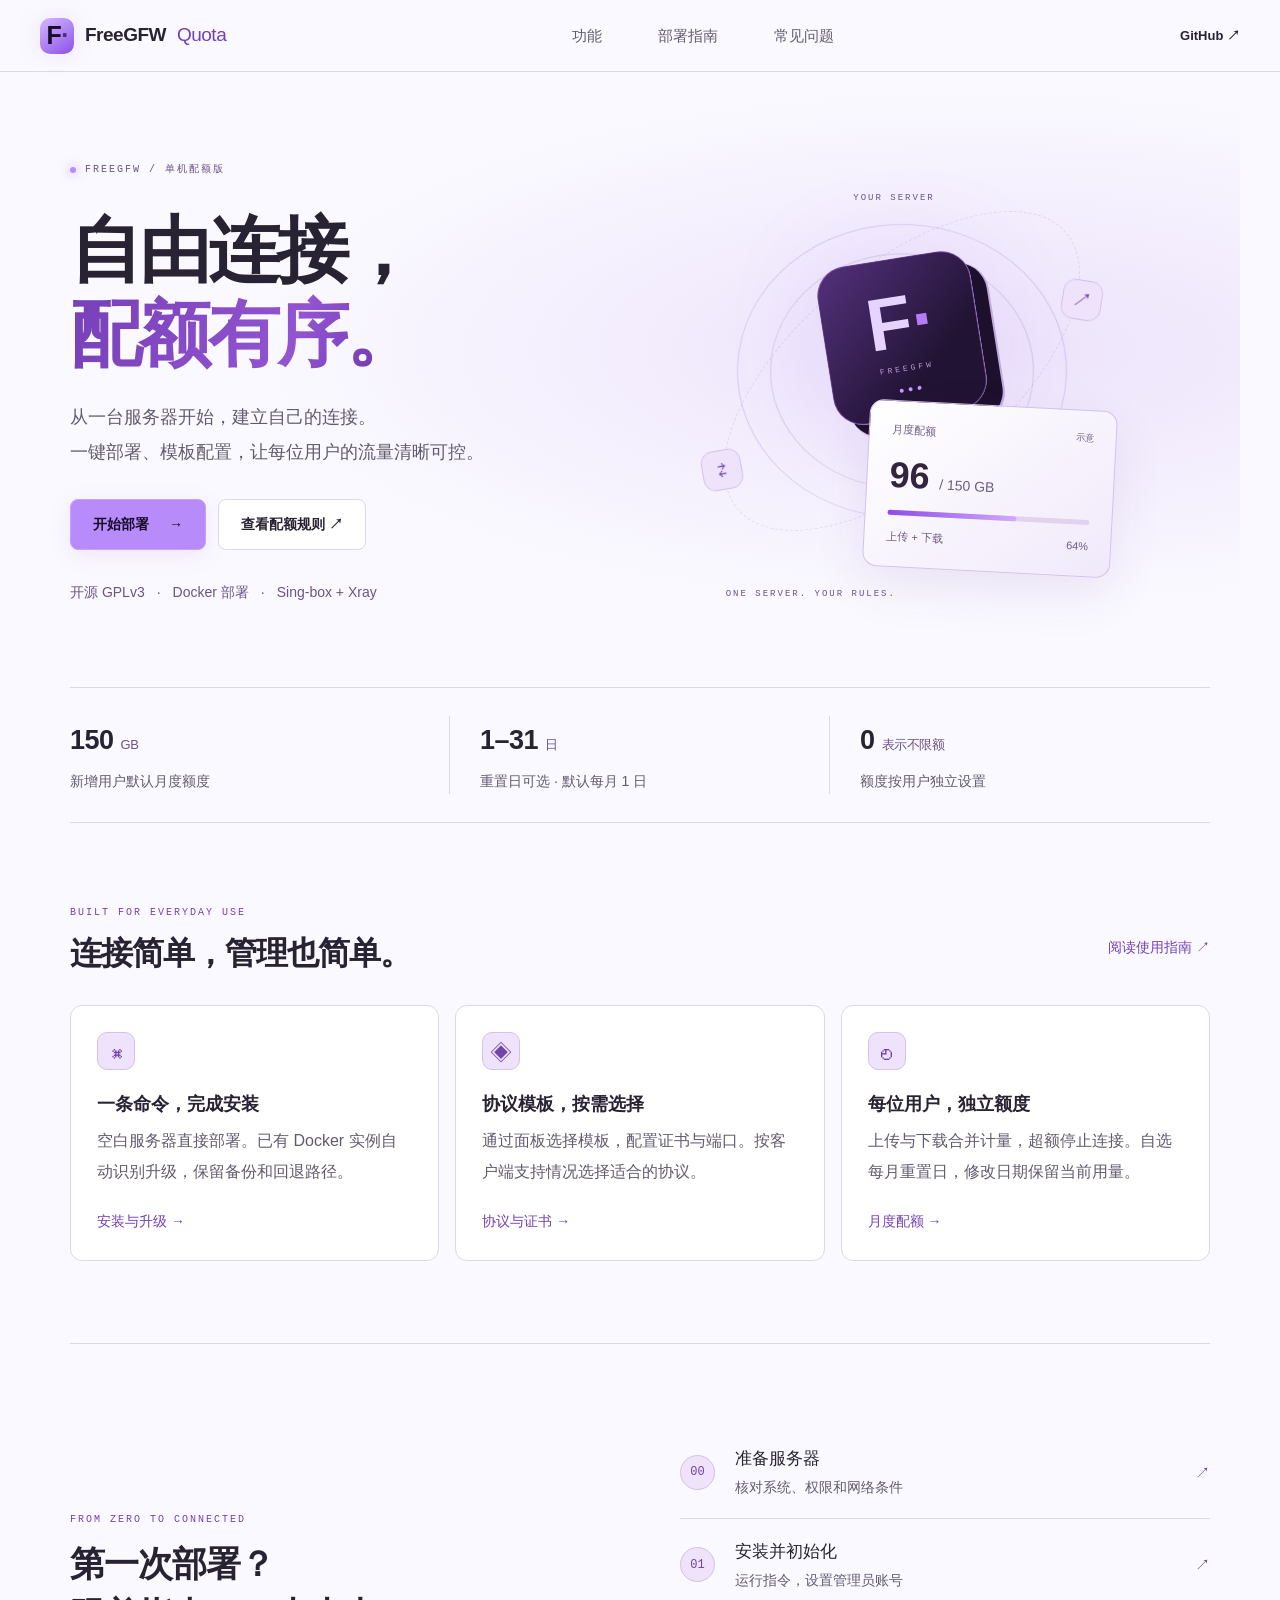
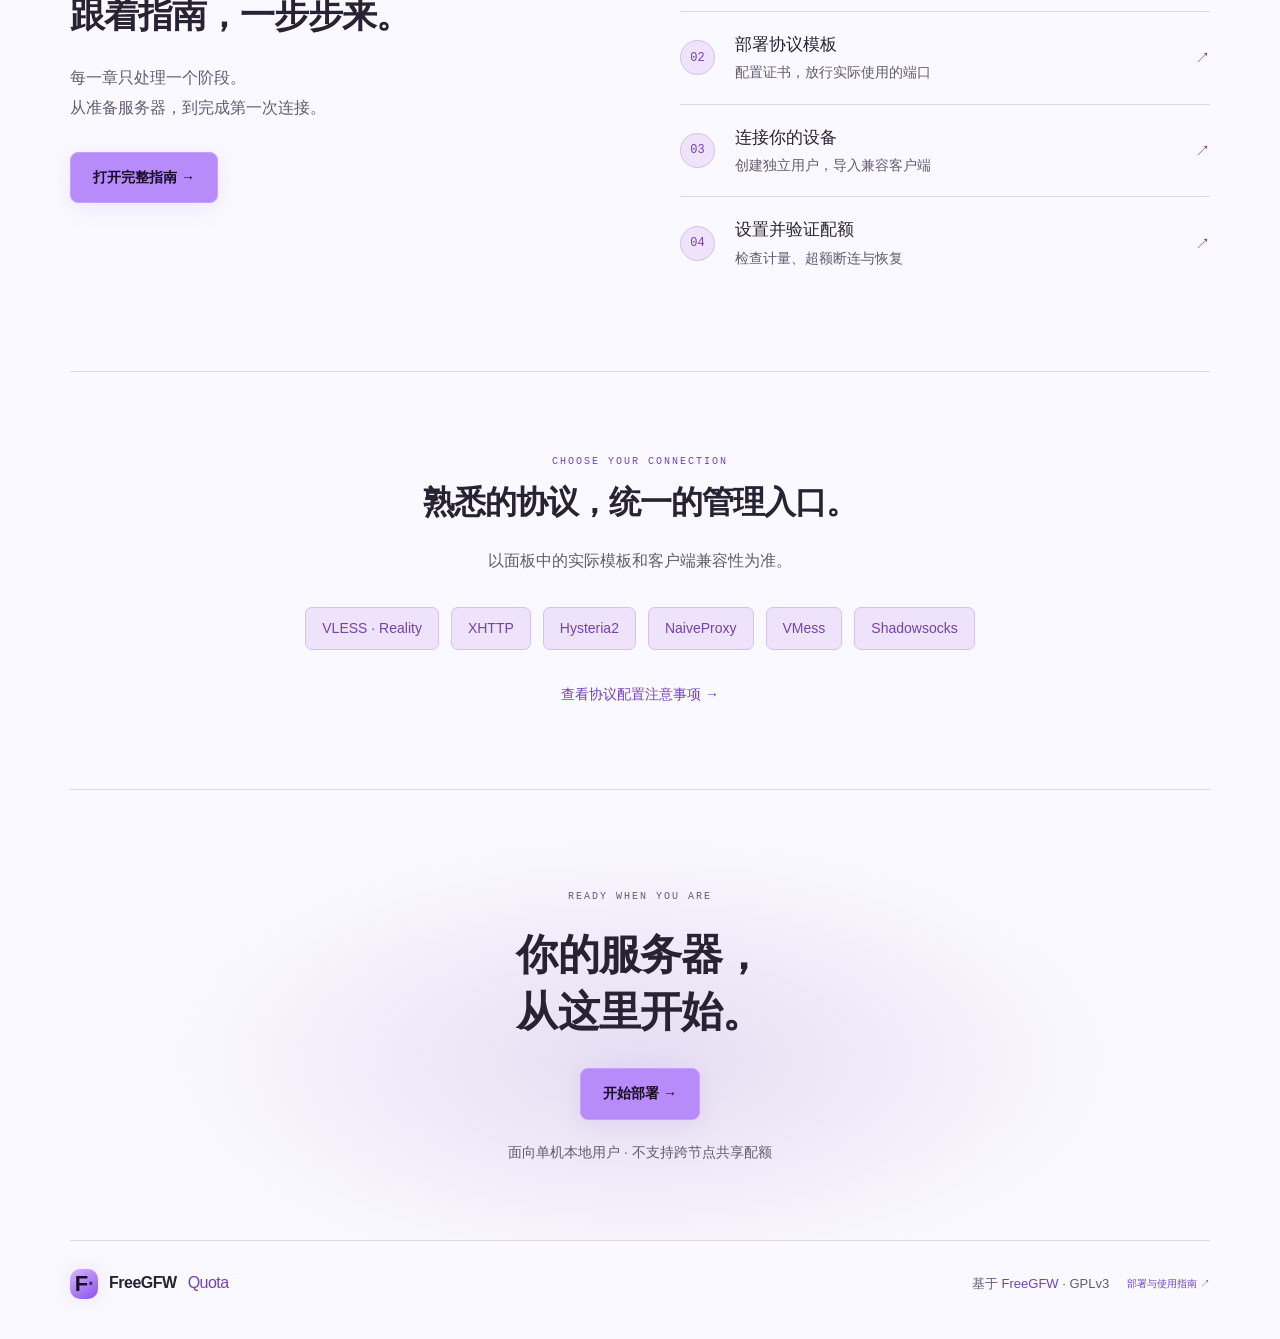
==== commit 05a1cab8: "Default to light violet theme and improve reading sizes" ====
--- a/docs/index.html
+++ b/docs/index.html
@@ -1,5 +1,5 @@
 <!doctype html>
-<html lang="zh-CN" data-theme="dark"><head><meta charset="utf-8"><meta name="viewport" content="width=device-width,initial-scale=1"><meta name="description" content="FreeGFW Quota 单机配额版：从一键安装到客户端连接，逐步完成部署与月度流量管理。"><meta name="theme-color" content="#09090e"><title>FreeGFW Quota · 自由连接，配额有序</title><link rel="icon" href="icon.svg"><link rel="stylesheet" href="style.css"><script src="home.js" defer></script></head>
+<html lang="zh-CN" data-theme="light"><head><meta charset="utf-8"><meta name="viewport" content="width=device-width,initial-scale=1"><meta name="description" content="FreeGFW Quota 单机配额版：从一键安装到客户端连接，逐步完成部署与月度流量管理。"><meta name="theme-color" content="#faf9ff"><title>FreeGFW Quota · 自由连接，配额有序</title><link rel="icon" href="icon.svg"><link rel="stylesheet" href="style.css"><script src="home.js" defer></script></head>
 <body class="landing"><a class="skip" href="#main">跳转到正文</a><header class="topbar"><a class="brand" href="index.html"><span class="brandmark">F<span>·</span></span>FreeGFW <b>Quota</b></a><nav class="home-nav" aria-label="主导航"><a href="#features">功能</a><a href="guide.html">部署指南</a><a href="guide.html#faq">常见问题</a></nav><a class="github-link" href="https://github.com/GYJ-gif/freegfw-quota">GitHub ↗</a></header>
 <main id="main" class="home-main"><section class="cover"><div class="cover-grid" aria-hidden="true"></div><div class="cover-copy"><div class="release"><span></span> FREEGFW / 单机配额版</div><h1>自由连接，<br><em>配额有序。</em></h1><p>从一台服务器开始，建立自己的连接。<br>一键部署、模板配置，让每位用户的流量清晰可控。</p><div class="hero-actions"><a class="button primary" href="guide.html">开始部署 <span>→</span></a><a class="button secondary" href="guide.html#quota">查看配额规则 ↗</a></div><div class="cover-meta"><span>开源 GPLv3</span><i>·</i><span>Docker 部署</span><i>·</i><span>Sing-box + Xray</span></div></div>
 <div class="cover-art" aria-label="单机用户配额示意，非实时数据"><div class="orbit orbit-one"></div><div class="orbit orbit-two"></div><div class="orbit-label label-top">YOUR SERVER</div><div class="server-cube"><span>F<span>·</span></span><small>FREEGFW</small><div class="server-lights"><i></i><i></i><i></i></div></div><div class="mini-card"><div class="mini-top"><span>月度配额</span><small>示意</small></div><div class="mini-value">96 <span>/ 150 GB</span></div><div class="mini-meter"><i></i></div><div class="mini-bottom"><span>上传 + 下载</span><span>64%</span></div></div><div class="node node-a">↗</div><div class="node node-b">⇄</div><div class="orbit-label label-bottom">ONE SERVER. YOUR RULES.</div></div></section>
--- a/docs/style.css
+++ b/docs/style.css
@@ -22,3 +22,18 @@
 .codebar i{background:#b98bff}.guide-page .sidebar{scrollbar-width:thin;scrollbar-color:#3d304e transparent}.guide-page .on-this-page a{line-height:1.7;margin-bottom:10px}.guide-page [hidden]{display:none!important}
 
 .cover>*{min-width:0}.cover-art{width:100%;max-width:440px}@media(max-width:800px){.cover{grid-template-columns:minmax(0,1fr)}.cover-art{width:100%;max-width:440px}}
+
+/* Comfortable reading: light by default, with violet accents. */
+html[data-theme=light]{--bg:#faf9ff;--surface:#f2eef8;--text:#282333;--muted:#625b70;--line:#ded7e9;--green:#7440b5;--green-soft:#eee4fb;--header:rgba(250,249,255,.95);--code:#f1edf7;--shadow:0 18px 55px #58407016}
+html[data-theme=light] .secondary,html[data-theme=light] .feature-grid>a{background:#fff;color:var(--text);border-color:var(--line)}
+html[data-theme=light] .cover h1 em{background-image:linear-gradient(110deg,#7740b7,#9254d1 65%,#6733a6)}
+html[data-theme=light] .release,html[data-theme=light] .cover-meta,html[data-theme=light] .orbit-label,html[data-theme=light] .home-stats small{color:#6c5385}
+html[data-theme=light] .feature-icon,html[data-theme=light] .journey-list a>span,html[data-theme=light] .protocol-chips span,html[data-theme=light] .node{background:#eee3fa;border-color:#d5c1e9;color:#7343a5}
+html[data-theme=light] .mini-card{background:linear-gradient(140deg,#fff,#f1e9fb);border-color:#d5c1e9;box-shadow:0 18px 50px #66339918;color:#33243f}
+html[data-theme=light] .mini-top,html[data-theme=light] .mini-bottom,html[data-theme=light] .mini-top small,html[data-theme=light] .mini-value span{color:#705b83}
+html[data-theme=light] .mini-meter{background:#e1d2f0}html[data-theme=light] .codebar{background:#e8e0f2;color:#5b4274}html[data-theme=light] .codebar button{color:#5f348a;border-color:#bba5d1}html[data-theme=light] pre{color:#372448}html[data-theme=light] .error{color:#ab2344}
+.guide-page p,.guide-page .steps p,.guide-page .instruction-list,.guide-page td,.guide-page th,.guide-page details p{font-size:16px;line-height:1.95}
+.guide-page .section-lead{font-size:18px}.guide-page .steps h3{font-size:18px}.guide-page summary{font-size:16px}.guide-page pre{font-size:14px;line-height:1.9}.guide-page .sidebar nav a{font-size:15px}.guide-page .sidebar nav p{font-size:13px}.guide-page .on-this-page{font-size:13px}.guide-page .sidebar-note,.guide-page .sidebar-note p{font-size:13px}.guide-page .version-note{font-size:14px}
+.cover-copy>p{font-size:18px}.feature-grid p,.journey p,.protocol-band p{font-size:16px;line-height:1.9}.journey-list small{font-size:14px}.journey-list b{font-size:17px}.home-stats span,.cover-meta,.protocol-chips span,.card-link,.protocol-band>a,.section-title>a,.final-cta p{font-size:14px}.home-nav a{font-size:15px}.home-main footer p,.guide-page footer p{font-size:13px}
+@media(max-width:580px){.cover-copy>p{font-size:16px}.cover-meta{font-size:11px}.home-stats span{font-size:12px}.home-stats small{font-size:12px}.guide-page p,.guide-page .steps p,.guide-page td,.guide-page th,.guide-page details p{font-size:16px}.guide-page .section-lead{font-size:17px}.guide-page pre{font-size:13px}.home-nav a{font-size:13px}.guide-page #protocols tbody th{font-size:14px}.guide-page .chapter-pagination strong{font-size:14px}}
+.guide-page #install-description{font-size:16px;line-height:1.95}.guide-page .port-row,.guide-page .port-row span,.guide-page .tabbar button{font-size:14px}.guide-page .requirements{font-size:13px}
